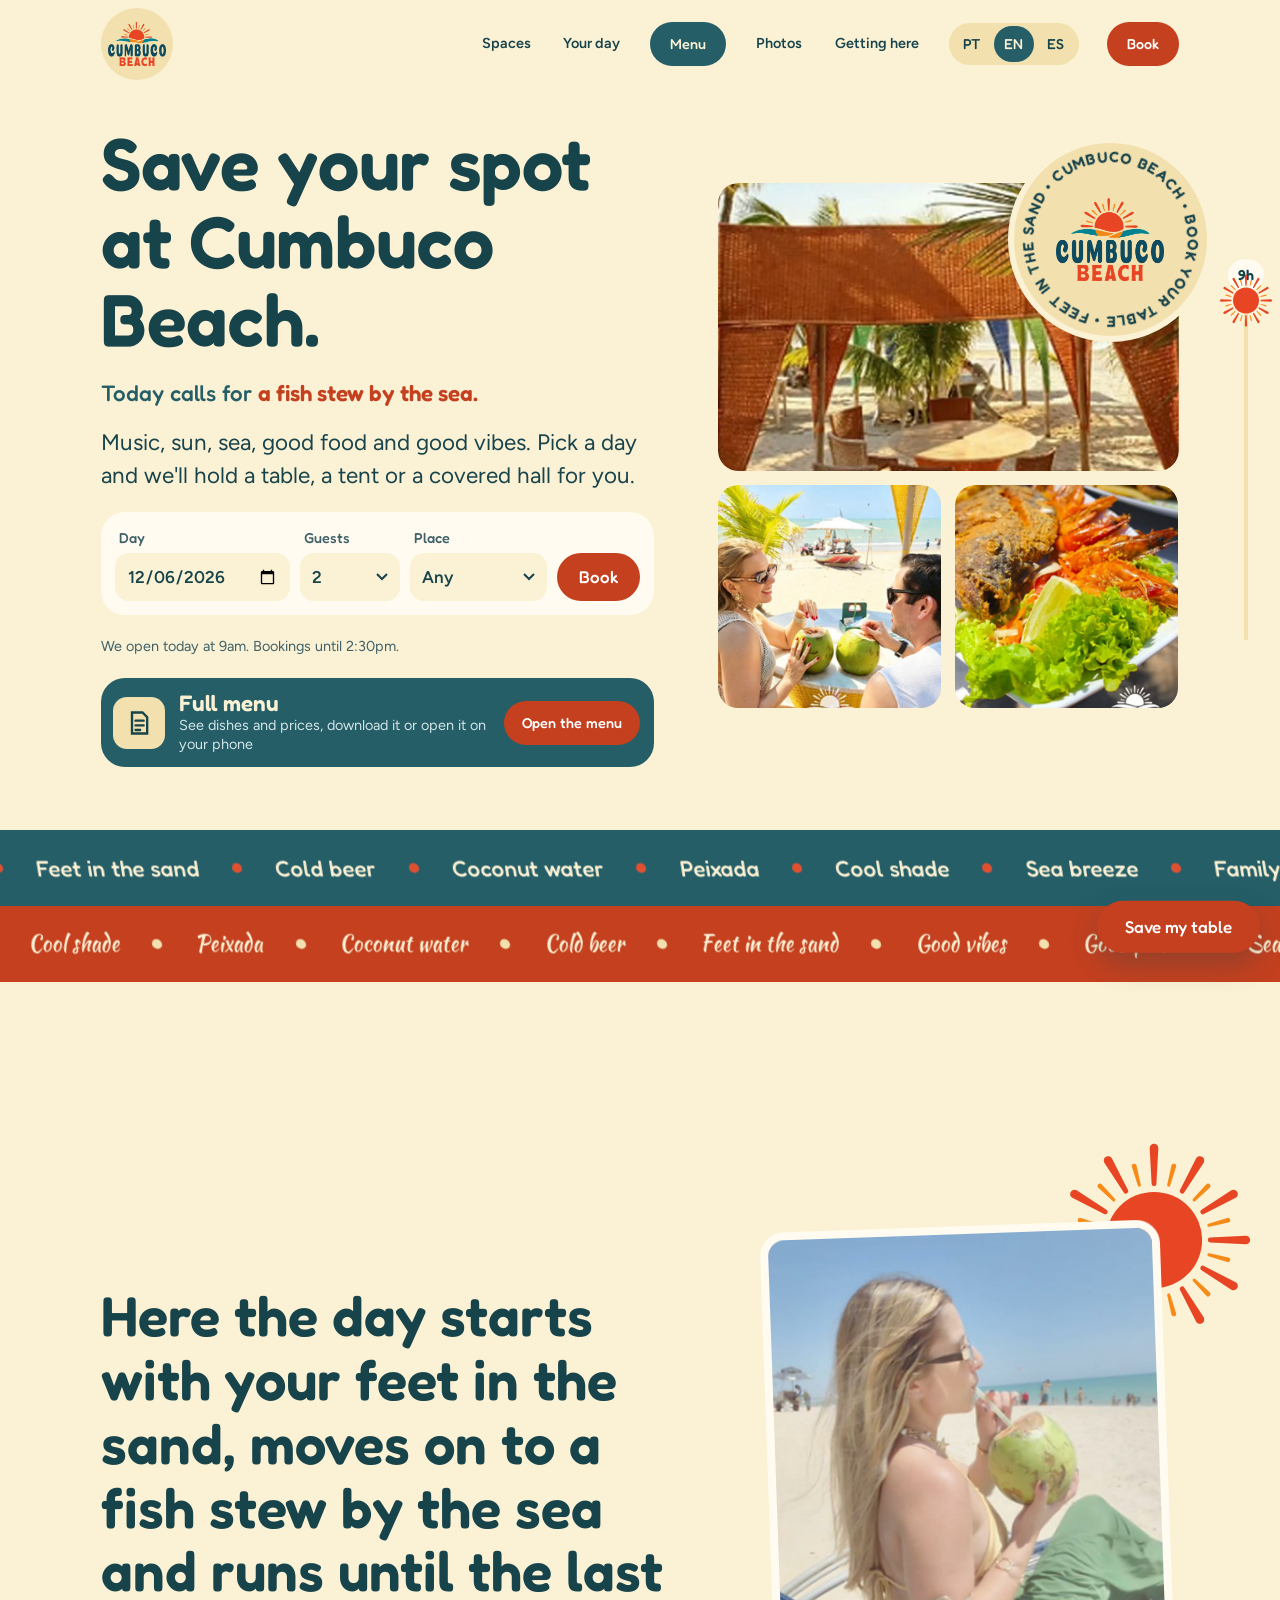
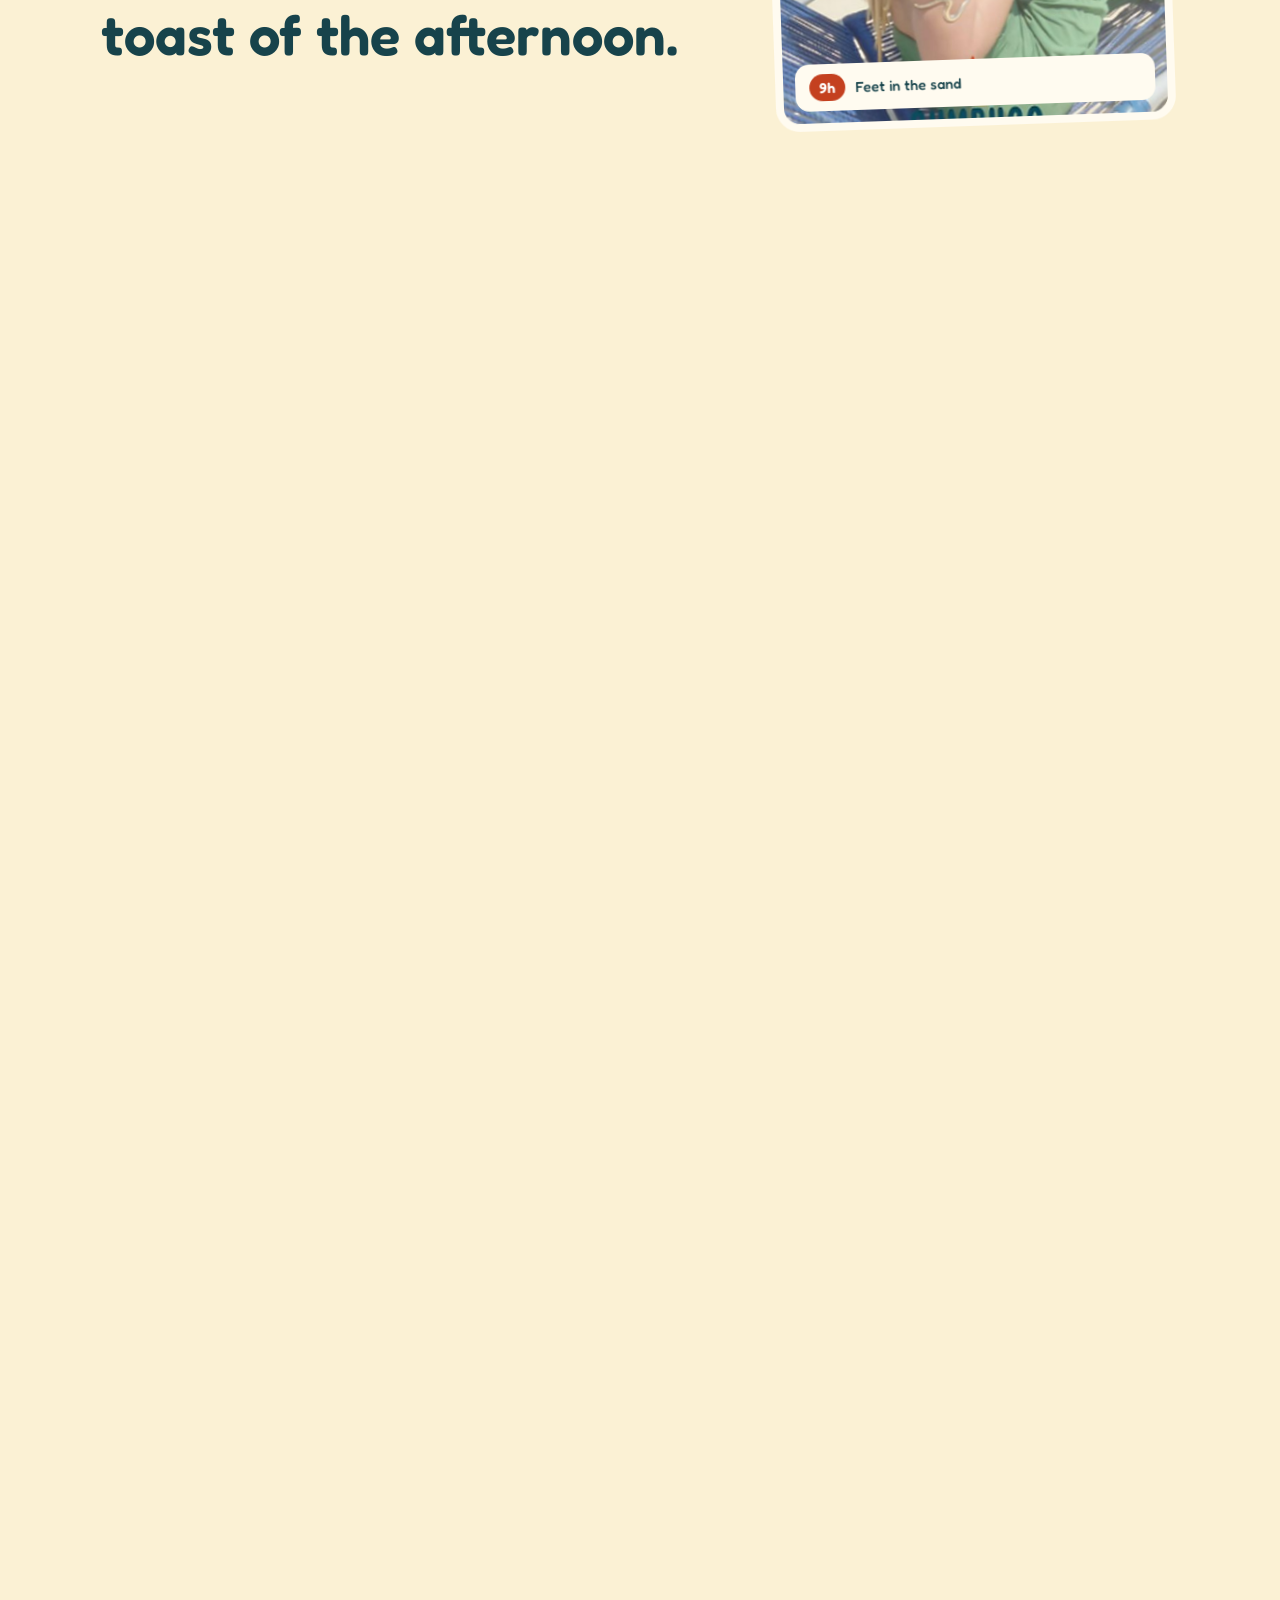
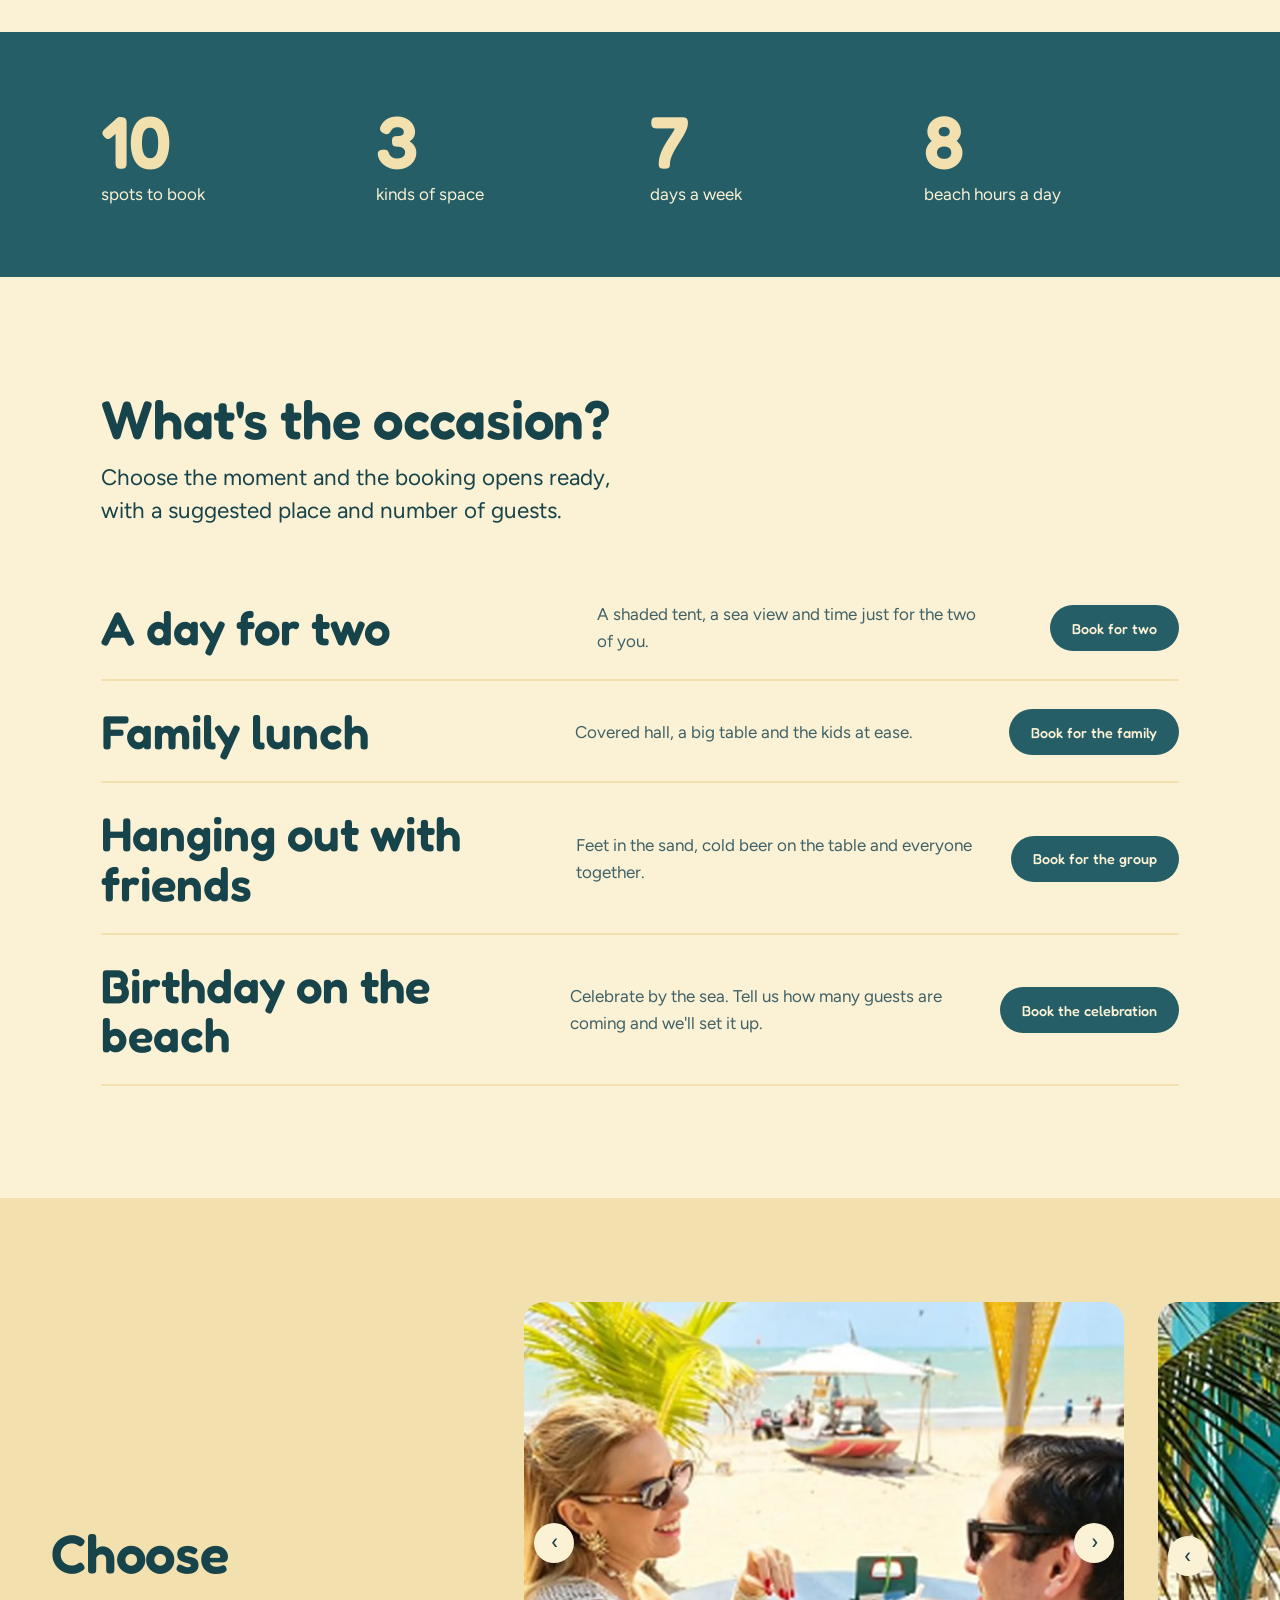
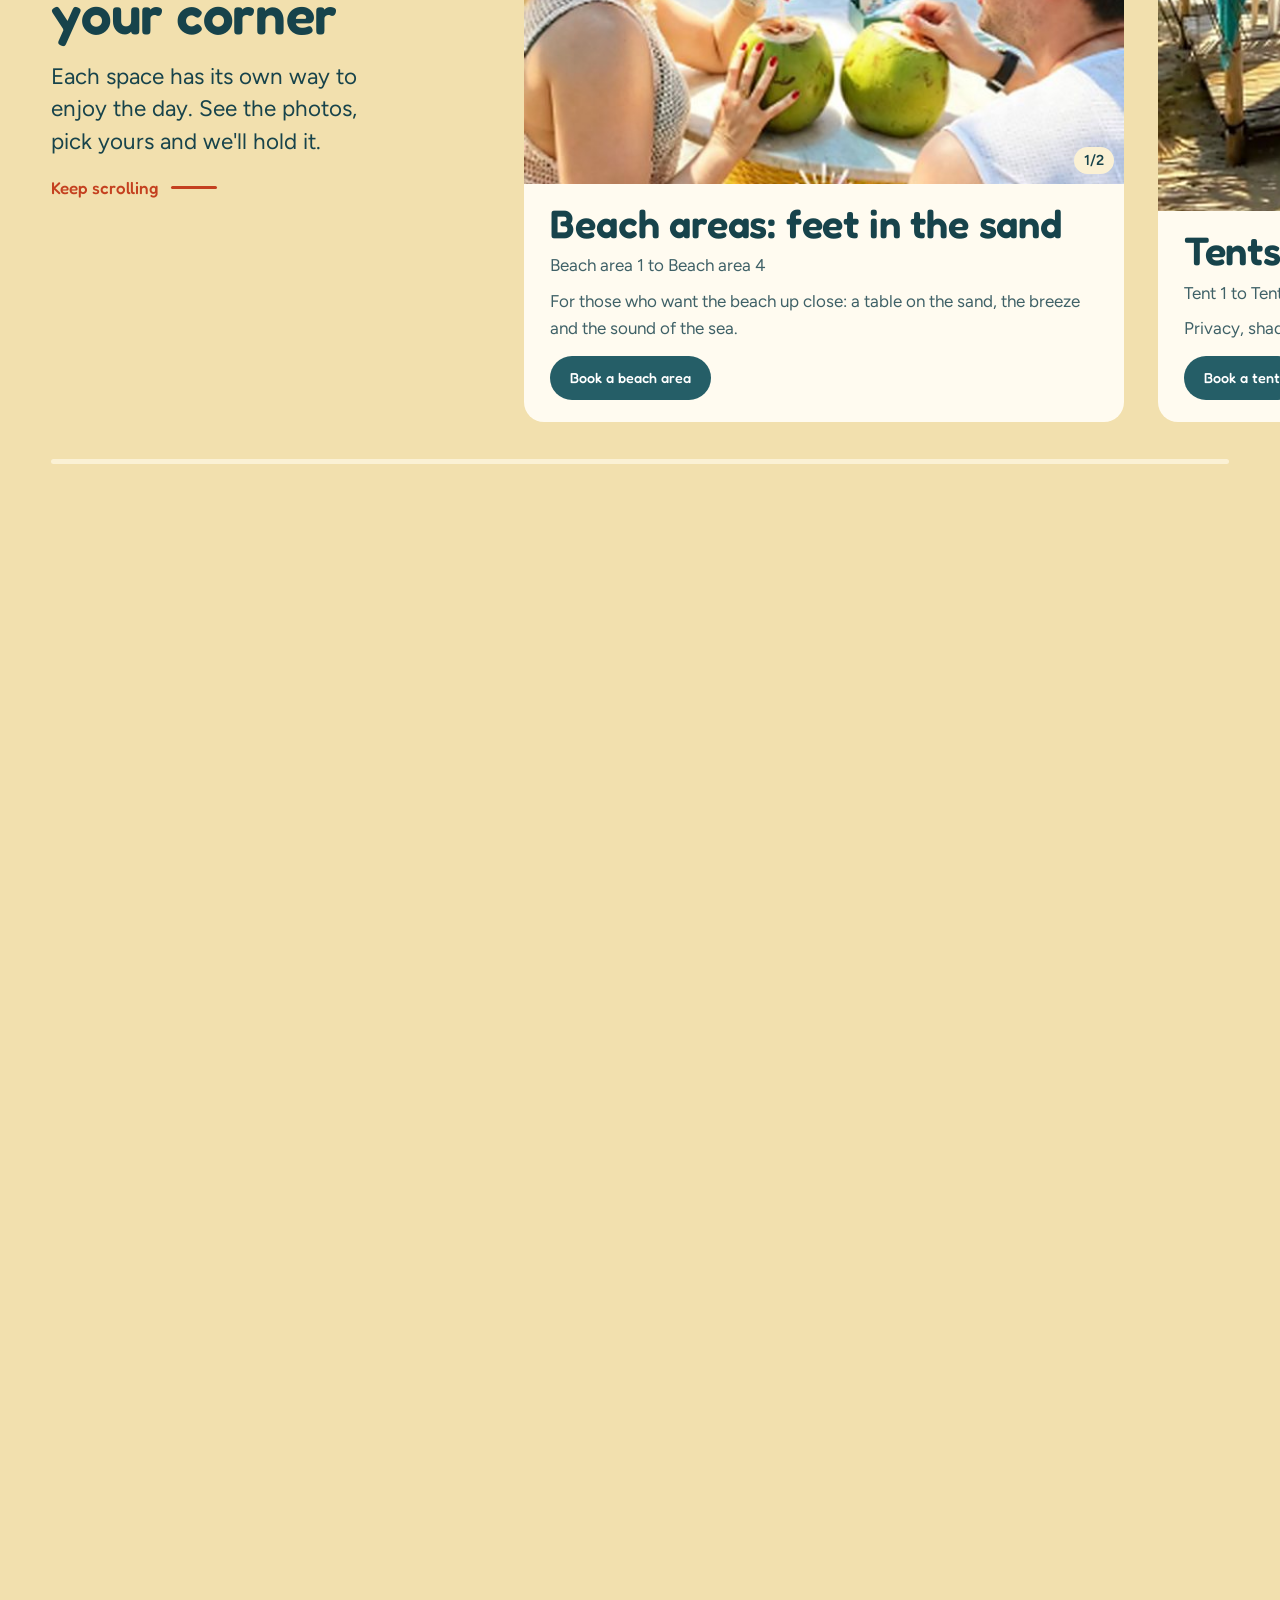
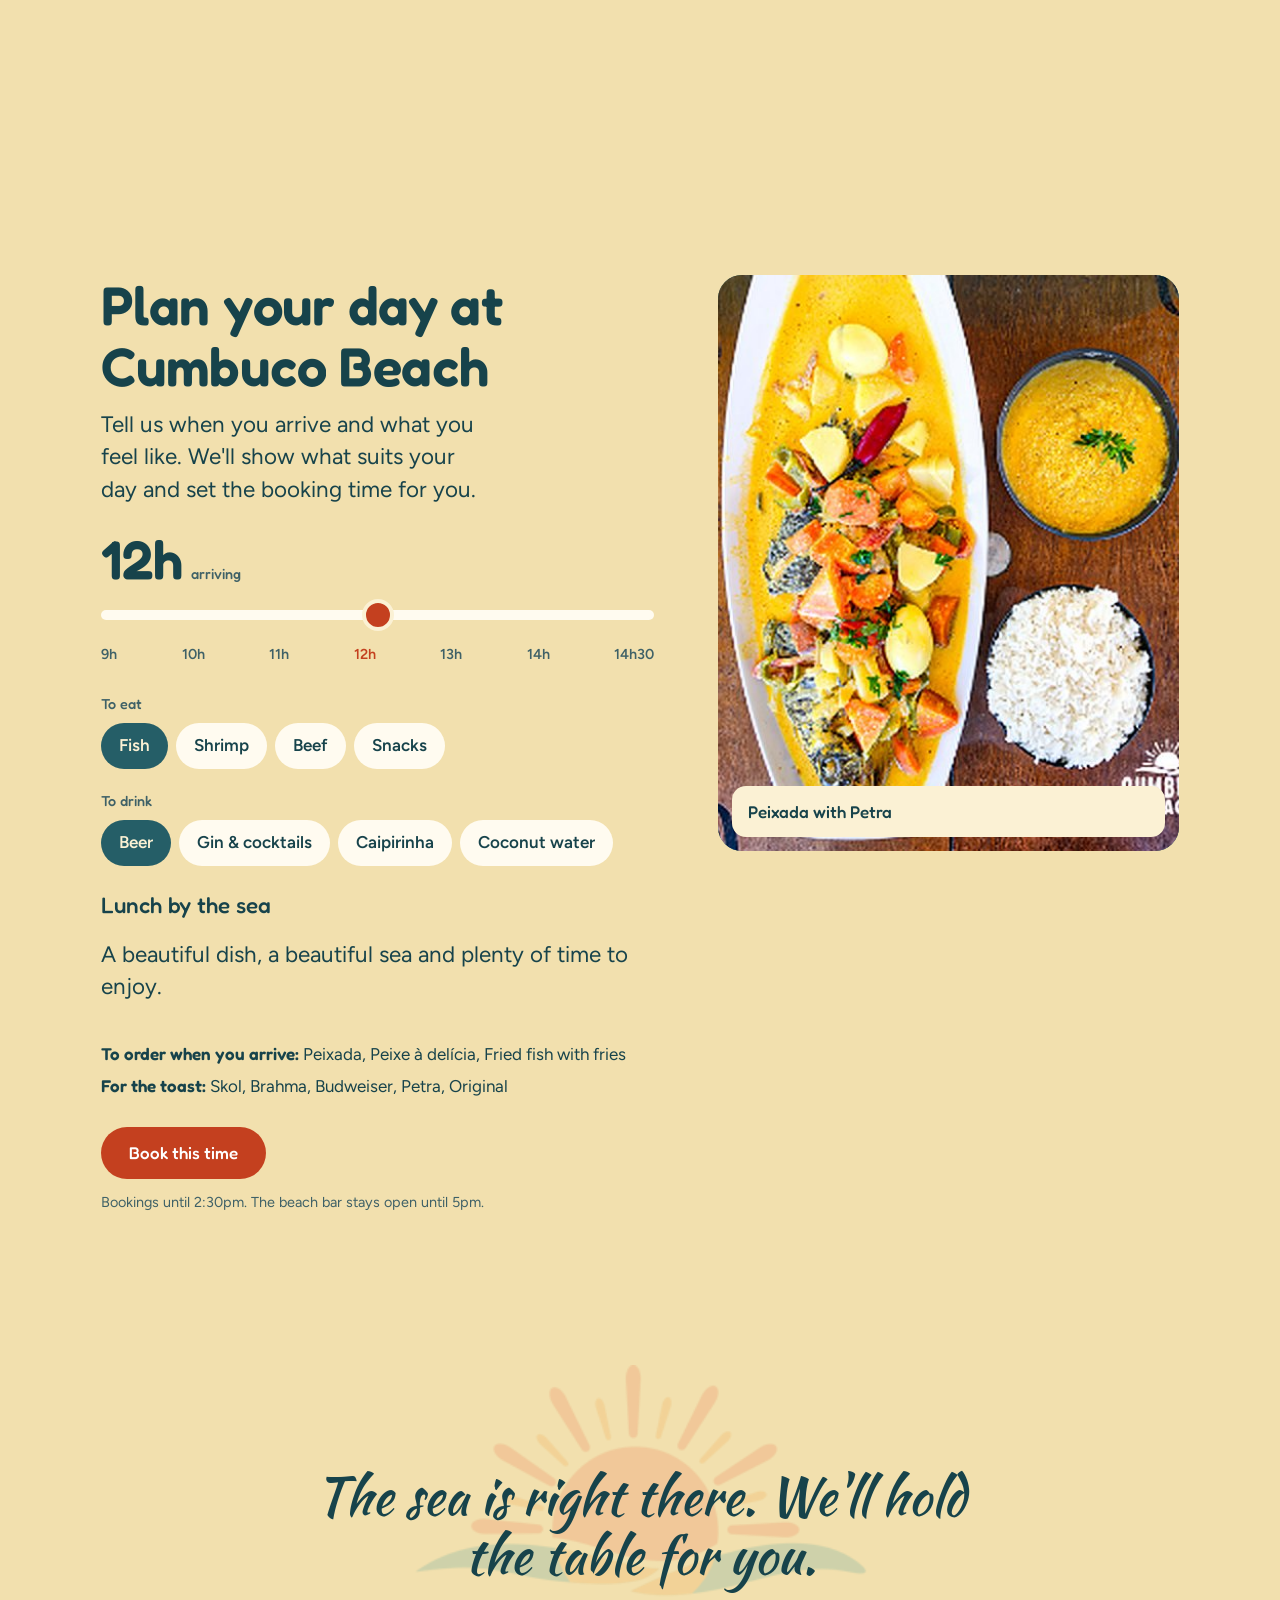
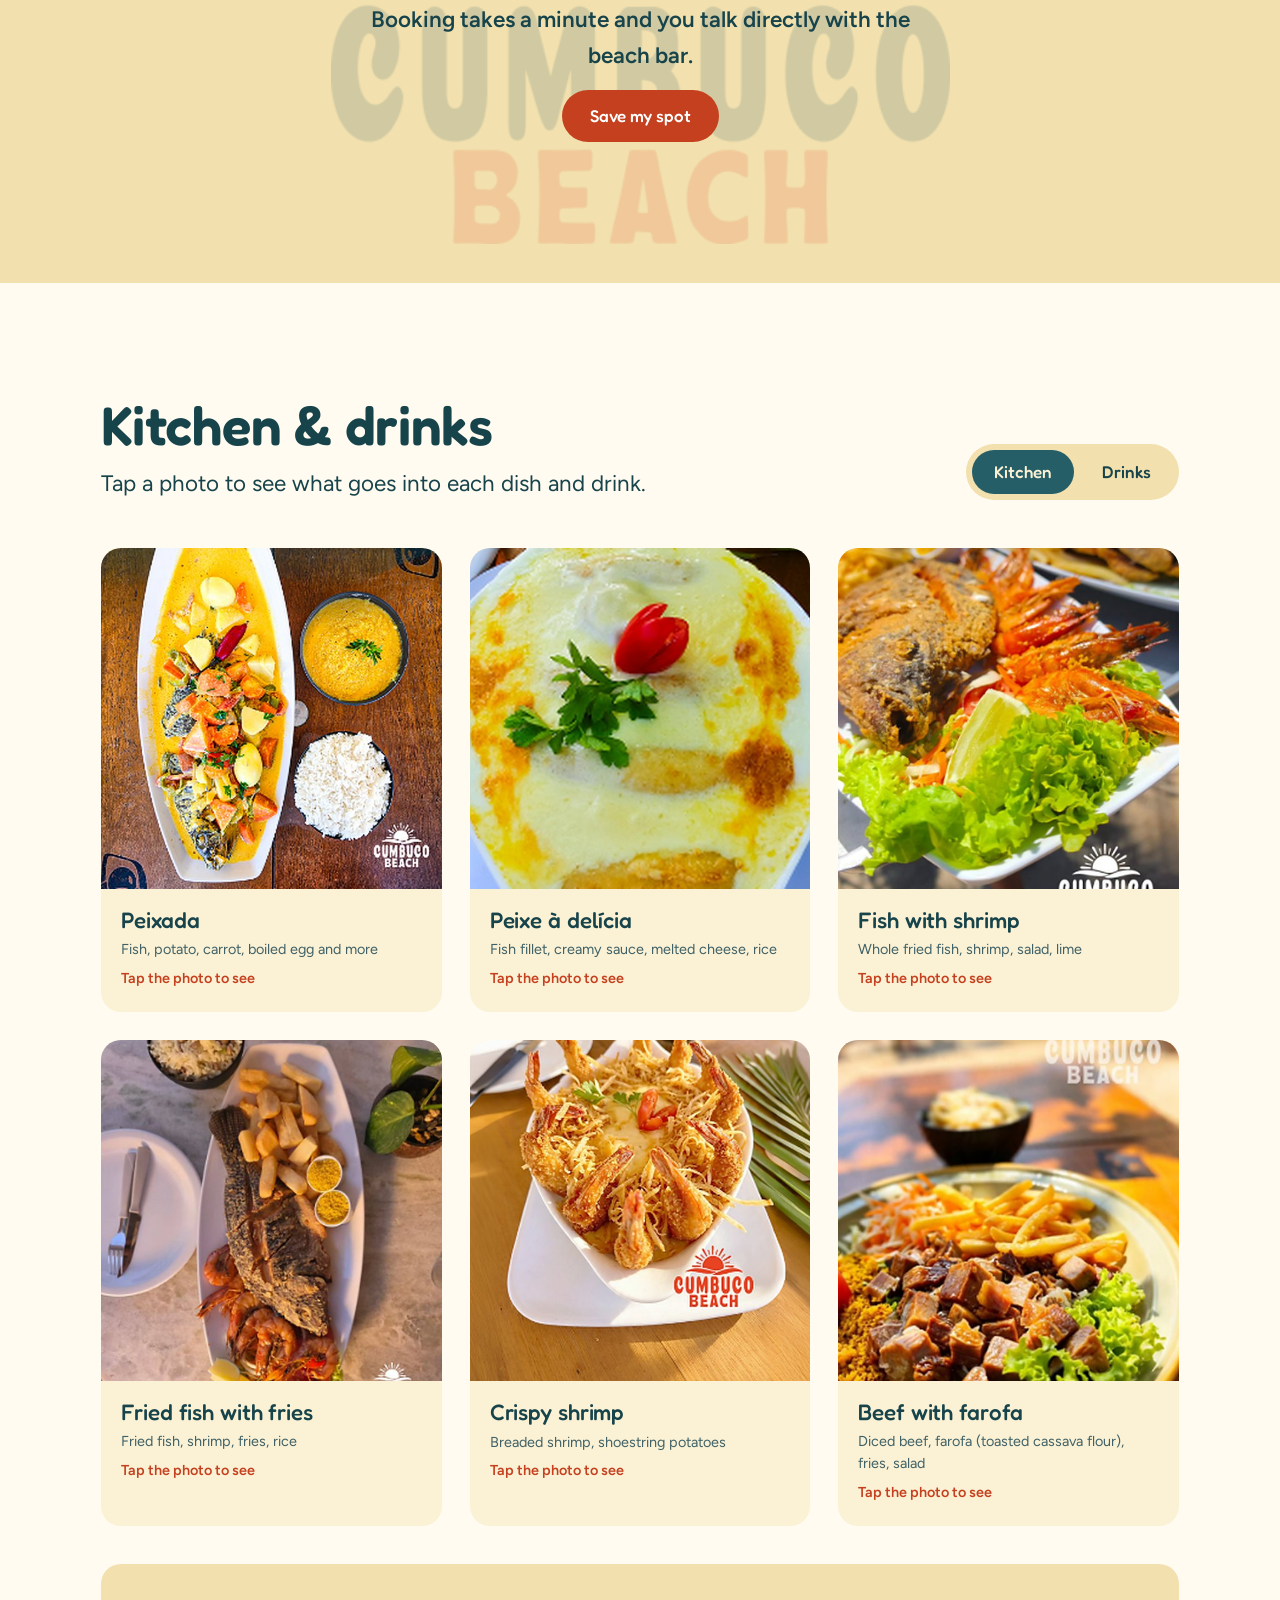
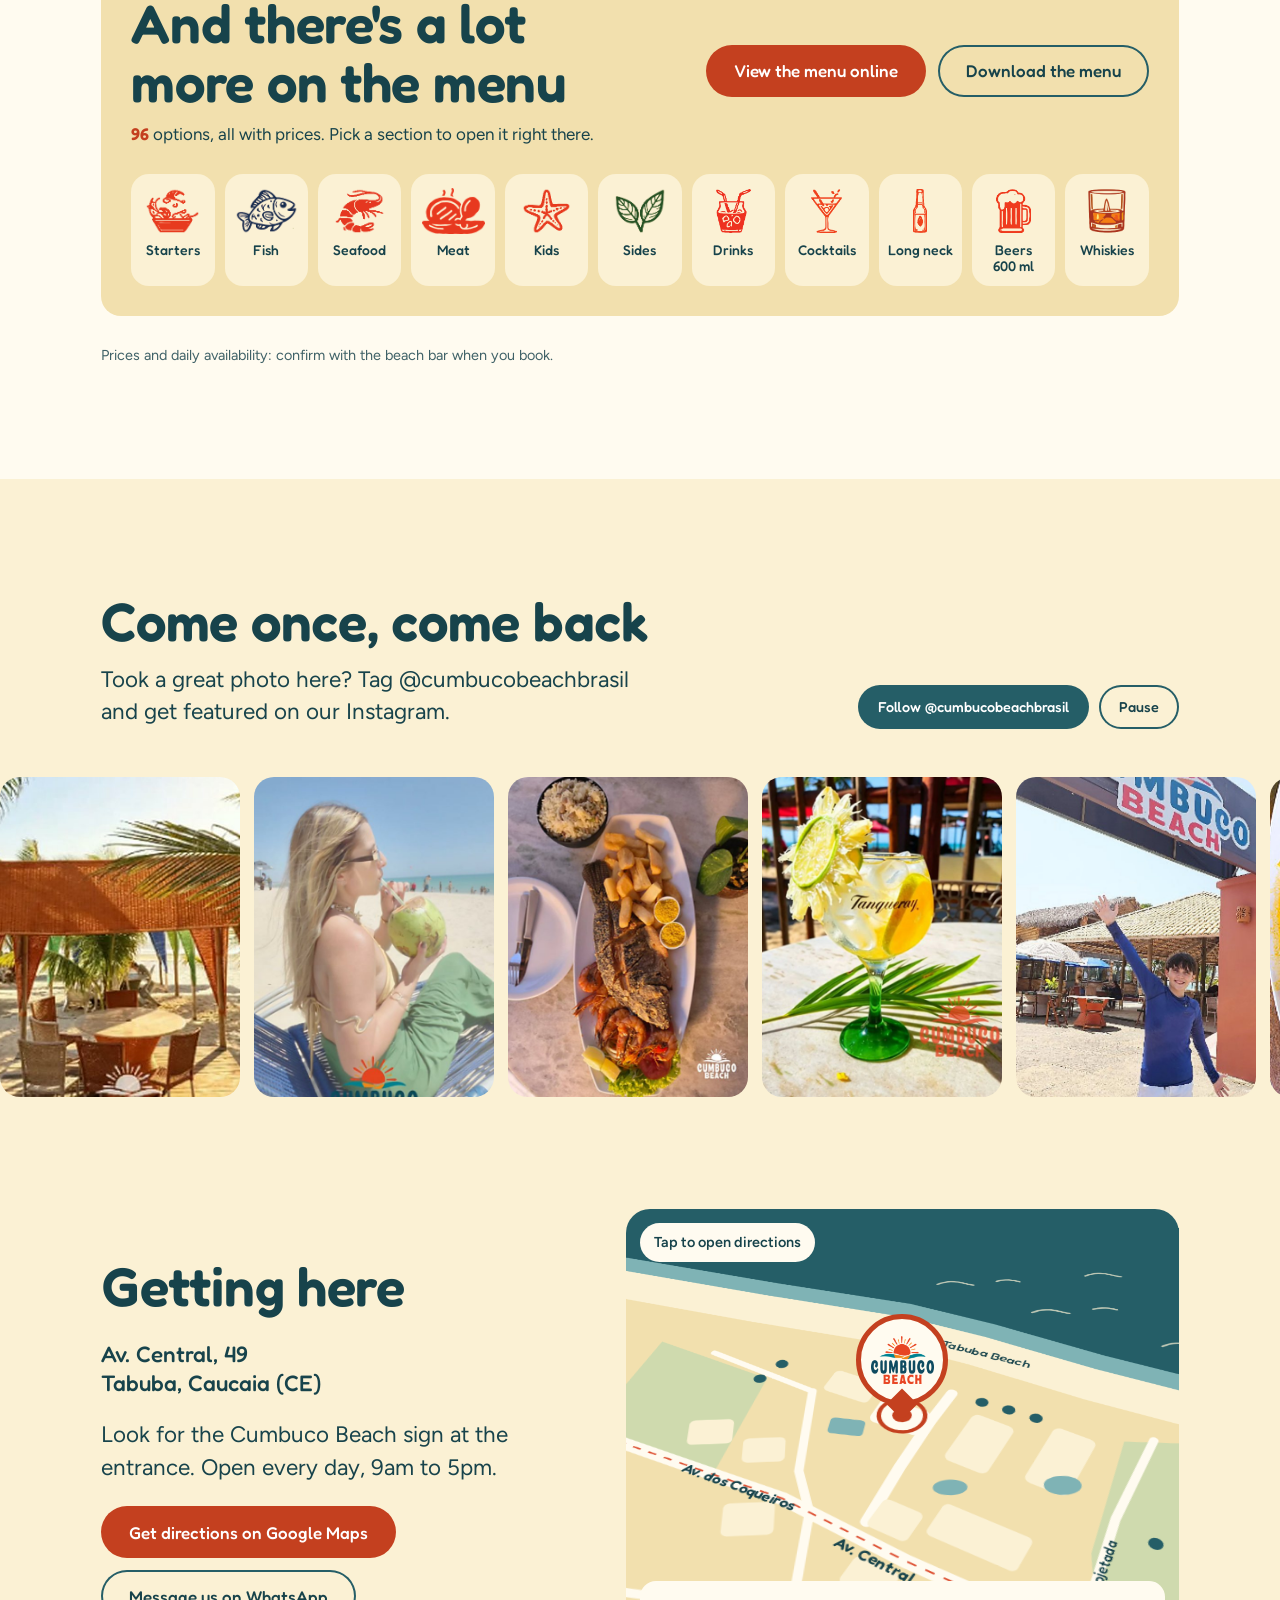
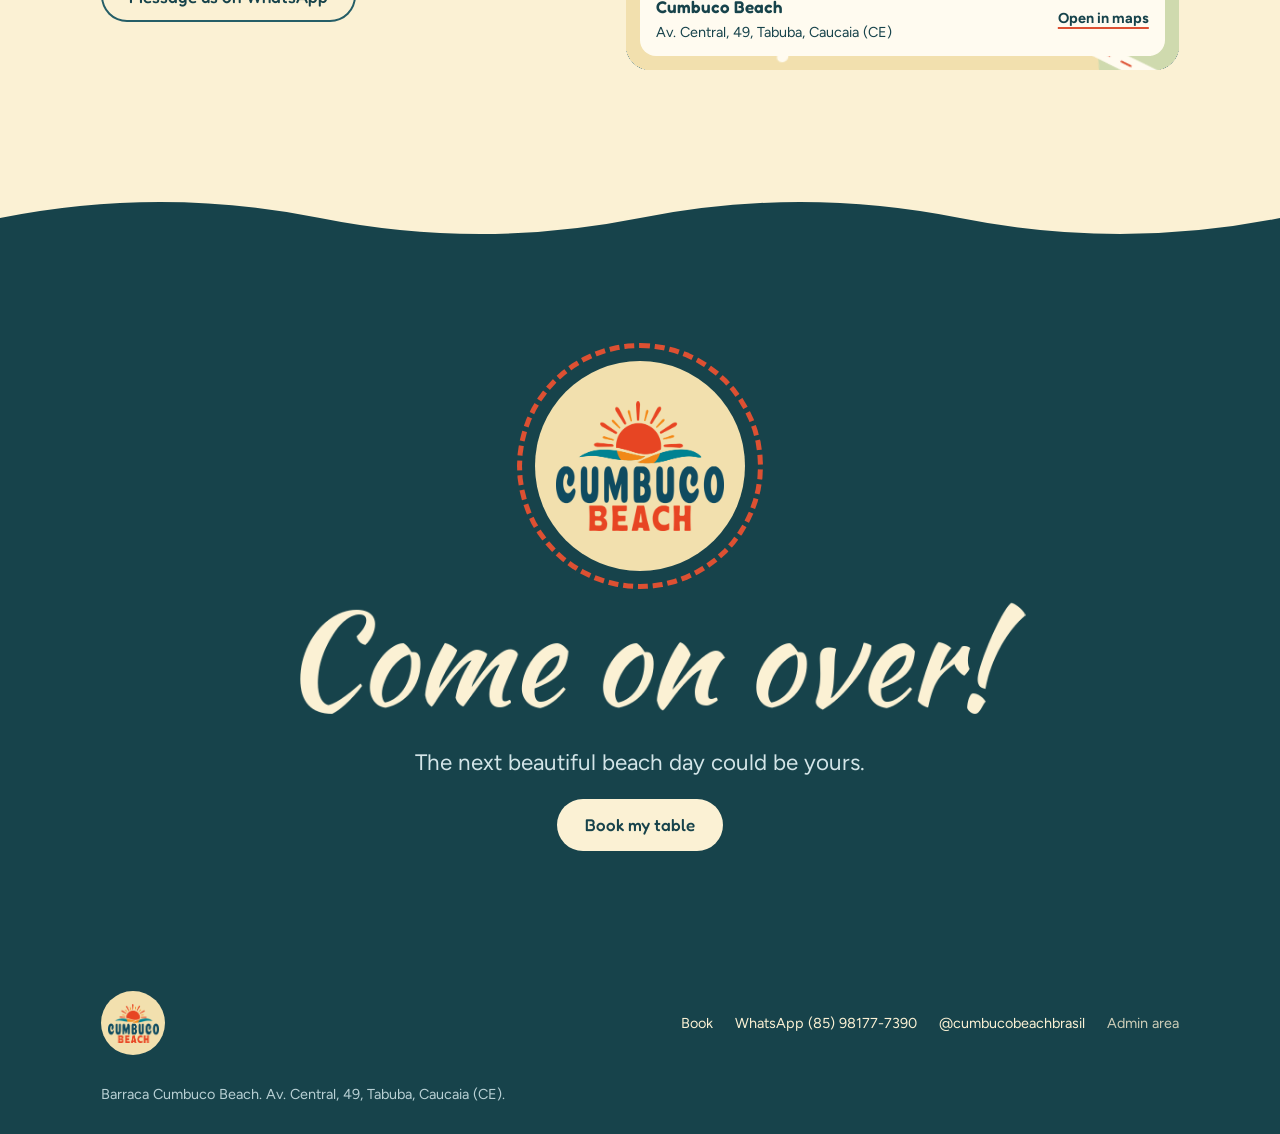
==== index.html @ 30a51446 "Add files via upload" ====
<!doctype html>
<html lang="pt-BR" class="no-js">
<head>
<meta charset="utf-8">
<meta name="viewport" content="width=device-width,initial-scale=1">
<title>Cumbuco Beach | Guarde seu lugar de frente pro mar</title>
<meta name="description" content="Música, sol, mar, comida boa e alegria. Guarde sua mesa, tenda ou salão na Barraca Cumbuco Beach, em Tabuba, Caucaia (CE), direto pelo WhatsApp.">
<meta name="theme-color" content="#FBF1D4">
<meta property="og:type" content="website">
<meta property="og:title" content="Cumbuco Beach | Guarde seu lugar de frente pro mar">
<meta property="og:description" content="Música, sol, mar, comida boa e alegria. Reserve sua mesa, tenda ou salão direto pelo WhatsApp.">
<meta property="og:image" content="img/tenda-laranja.jpg">
<meta property="og:locale" content="pt_BR">
<meta name="twitter:card" content="summary_large_image">
<script type="application/ld+json">{"@context":"https://schema.org","@type":"Restaurant","name":"Barraca Cumbuco Beach","image":"img/tenda-laranja.jpg","telephone":"+55 85 98177-7390","servesCuisine":["Frutos do mar","Brasileira"],"address":{"@type":"PostalAddress","streetAddress":"Av. Central, 49","addressLocality":"Caucaia","addressRegion":"CE","addressCountry":"BR"},"openingHoursSpecification":[{"@type":"OpeningHoursSpecification","dayOfWeek":["Monday","Tuesday","Wednesday","Thursday","Friday","Saturday","Sunday"],"opens":"09:00","closes":"17:00"}],"acceptsReservations":"True","sameAs":["https://www.instagram.com/cumbucobeachbrasil/"]}</script>
<script>document.documentElement.classList.remove('no-js');document.documentElement.classList.add('js')</script>
<link rel="stylesheet" href="css/site.css">
<link rel="stylesheet" href="css/fx.css">
<link rel="stylesheet" href="css/menu.css">
</head>
<body>
<div class="ld" id="ld" aria-hidden="true"><div class="ld__logo"><i class="ld__rays"></i><img src="img/logo.png" alt=""></div><span class="ld__bar"><i></i></span></div>
<div class="day" id="day" aria-hidden="true"><span class="day__h" id="day-h">9h</span><span class="day__track"><i class="day__sun" id="day-sun"></i></span></div>

<header class="nav" id="nav">
  <div class="wrap nav__in">
    <a class="nav__logo" href="index.html" aria-label="Início"><span class="badge"><img src="img/logo.png" alt="" width="420" height="325"></span></a>
    <nav class="nav__links" aria-label="Principal">
      <span class="status" id="status" role="status"><i></i><span>Aberto todos os dias, das 9h às 17h</span></span>
      <a href="#ambientes">Ambientes</a>
      <a href="#seu-dia">Seu dia</a>
      <a class="btn btn--sm btn--teal nav__menu" href="cardapio.html">Cardápio</a>
      <a href="#fotos">Fotos</a>
      <a href="#chegar">Como chegar</a>
      <div class="lang" id="lang" role="group" aria-label="Idioma"></div>
      <a class="btn btn--sm" href="reservar.html">Reservar</a>
    </nav>
  </div>
</header>

<main id="topo">

  <section class="hero" aria-label="Início">
    <div class="wrap"><p class="aviso" id="aviso" role="status" hidden></p></div>
    <div class="wrap hero__in">
      <div class="hero__text">
        <h1>Guarde seu lugar na <span data-nome>Cumbuco Beach</span>.</h1>
        <p class="rot" aria-live="off">Hoje combina com <b id="rot">um coco gelado.</b></p>
        <p class="lead">Música, sol, mar, comida boa e alegria. Escolha o dia e a gente separa a mesa, a tenda ou o salão para você.</p>
        <form class="quick" id="quick" action="reservar.html" method="get" aria-label="Começar uma reserva">
          <div><label for="q-data">Dia</label><input id="q-data" name="data" type="date" required></div>
          <div><label for="q-pes">Pessoas</label>
            <select id="q-pes" name="pes"><option>2</option><option>3</option><option>4</option><option>5</option><option>6</option><option>7</option><option>8</option><option>9</option><option>10</option><option>11</option><option>12</option><option value="mais de 12">12+</option><option>1</option></select></div>
          <div><label for="q-amb">Lugar</label>
            <select id="q-amb" name="amb"><option value="">Qualquer</option><option value="Área">Área</option><option value="Tenda">Tenda</option><option value="Salão">Salão</option></select></div>
          <button class="btn" type="submit">Reservar</button>
        </form>
        <div class="hero__live" id="live" role="status"></div>
        <a class="hmenu" href="cardapio.html"><span class="hmenu__ic" aria-hidden="true"></span><span><b>Cardápio completo</b><small>Veja os pratos e preços, baixe ou abra no celular</small></span><span class="hmenu__go">Abrir cardápio</span></a>
      </div>
      <div class="mwrap">
        <div class="spin" id="spin"><svg viewBox="0 0 200 200" class="spin__t" aria-hidden="true"><defs><path id="circ" d="M100,100 m-80,0 a80,80 0 1,1 160,0 a80,80 0 1,1 -160,0"/></defs><text><textPath href="#circ" id="spin-tx" textLength="495"></textPath></text></svg><img src="img/logo.png" alt="Barraca Cumbuco Beach" width="420" height="325"></div>
        <div class="mosaic" id="mosaic">
          <figure class="wide" data-speed="-.06"><img id="h0" src="img/tenda-laranja.jpg" alt="Foto da barraca em destaque" width="576" height="492"></figure>
          <figure class="sq" data-speed=".05"><img id="h1" src="img/casal-coco.jpg" alt="Clientes na barraca" width="576" height="742"></figure>
          <figure class="sq" data-speed="-.12"><img id="h2" src="img/peixe-camarao.jpg" alt="Prato da casa" width="580" height="718"></figure>
        </div>
      </div>
    </div>
  </section>

  <div class="marq" aria-label="O que você encontra por aqui"><div class="marq__t" id="marq"></div></div>
  <div class="marq marq--b" aria-hidden="true"><div class="marq__t" id="marq2"></div></div>

  <section class="say" id="say" aria-label="O dia na barraca">
    <div class="say__pin"><div class="wrap say__g">
      <p class="say__p" id="say-p">Aqui o dia começa com o pé na areia, passa por uma peixada de frente pro mar e segue até o último brinde da tarde.</p>
      <div class="say__pics" id="say-pics" aria-hidden="true">
        <figure><img src="img/coco-praia.jpg" alt=""><figcaption><b>9h</b> <span>Pé na areia</span></figcaption></figure>
        <figure><img src="img/peixada.jpg" alt=""><figcaption><b>12h</b> <span>Almoço de frente pro mar</span></figcaption></figure>
        <figure><img src="img/gin-tonica.jpg" alt=""><figcaption><b>15h</b> <span>A tarde pede um brinde</span></figcaption></figure>
        <i class="say__sun"></i>
      </div>
    </div></div>
  </section>

  <section class="stats" aria-label="A barraca em números"><div class="wrap stats__g" id="stats"></div></section>

  <section class="sect agenda" id="agenda" aria-labelledby="h-ag" hidden>
    <div class="wrap">
      <div class="head rv">
        <h2 id="h-ag">Vem aí na <span data-nome>Cumbuco Beach</span></h2>
        <p class="lead">Escolha a data e já garanta o seu lugar.</p>
      </div>
      <div class="evs" id="evs"></div>
    </div>
  </section>

  <section class="sect" id="ocasioes" aria-labelledby="h-why">
    <div class="wrap">
      <div class="head rv">
        <h2 id="h-why">Qual é a ocasião?</h2>
        <p class="lead">Escolha o momento e a reserva já abre pronta, com o lugar e o número de pessoas sugeridos.</p>
      </div>
      <div class="occ" id="occ">
        <a class="occ__i rv" href="reservar.html?oca=Encontro+a+dois&amb=Tenda&pes=2" data-img="img/casal-coco.jpg"><span class="occ__n">Dia a dois</span><span class="occ__d">Tenda com sombra, vista pro mar e tempo só pra vocês.</span><span class="occ__go">Reservar para dois</span></a>
        <a class="occ__i rv" href="reservar.html?oca=Almo%C3%A7o+em+fam%C3%ADlia&amb=Sal%C3%A3o&pes=4&hor=12h" data-img="img/peixada.jpg"><span class="occ__n">Almoço em família</span><span class="occ__d">Salão coberto, mesa grande e a criançada à vontade.</span><span class="occ__go">Reservar para a família</span></a>
        <a class="occ__i rv" href="reservar.html?oca=Turma+de+amigos&amb=%C3%81rea&pes=6" data-img="img/cervejas.jpg"><span class="occ__n">Resenha com a turma</span><span class="occ__d">Pé na areia, gelada na mesa e todo mundo junto.</span><span class="occ__go">Reservar para a turma</span></a>
        <a class="occ__i rv" href="reservar.html?oca=Anivers%C3%A1rio&amb=Sal%C3%A3o&pes=mais+de+12" data-img="img/tenda-laranja.jpg"><span class="occ__n">Aniversário na praia</span><span class="occ__d">Comemore de frente pro mar. Conte quantos convidados vêm e a gente organiza.</span><span class="occ__go">Reservar a comemoração</span></a>
      </div>
    </div>
    <div class="peek" id="peek" aria-hidden="true"><img alt=""></div>
  </section>

  <section class="hz" id="ambientes" aria-labelledby="h-amb">
    <div class="hz__pin">
      <div class="hz__track" id="spaces">
        <div class="hz__intro">
          <h2 id="h-amb">Escolha o seu cantinho</h2>
          <p class="lead">Cada ambiente tem um jeito de curtir o dia. Veja as fotos, escolha o seu e a gente guarda.</p>
          <p class="hz__hint">Continue rolando</p>
        </div>
      </div>
      <span class="hz__bar"><i id="hz-bar"></i></span>
    </div>
  </section>

  <section class="sect plan" id="seu-dia" aria-labelledby="h-plan">
    <div class="wrap plan__grid">
      <div class="plan__ctl">
        <div class="head rv" style="margin:0">
          <h2 id="h-plan">Monte o seu dia na <span data-nome>Cumbuco Beach</span></h2>
          <p class="lead">Diga a que horas chega e o que está com vontade. A gente mostra o que combina com o seu dia e já deixa o horário da reserva escolhido.</p>
        </div>
        <div class="time">
          <label class="sr" for="hora">Horário de chegada</label>
          <div class="time__big" id="hora-t" aria-hidden="true">12h<small>chegando</small></div>
          <input id="hora" type="range" min="0" max="6" step="1" value="3" aria-valuetext="12h">
          <div class="ticks" id="ticks" aria-hidden="true"><span>9h</span><span>10h</span><span>11h</span><span>12h</span><span>13h</span><span>14h</span><span>14h30</span></div>
        </div>
        <fieldset class="grp">
          <legend>Pra comer</legend>
          <div class="chips" role="radiogroup" aria-label="Pra comer">
            <label class="chip"><input type="radio" name="comer" value="peixe" checked><span>Peixe</span></label>
            <label class="chip"><input type="radio" name="comer" value="camarao"><span>Camarão</span></label>
            <label class="chip"><input type="radio" name="comer" value="carne"><span>Carne</span></label>
            <label class="chip"><input type="radio" name="comer" value="petiscos"><span>Petiscos</span></label>
          </div>
        </fieldset>
        <fieldset class="grp">
          <legend>Pra beber</legend>
          <div class="chips" role="radiogroup" aria-label="Pra beber">
            <label class="chip"><input type="radio" name="beber" value="cerveja" checked><span>Cerveja</span></label>
            <label class="chip"><input type="radio" name="beber" value="gin"><span>Gin e drinks</span></label>
            <label class="chip"><input type="radio" name="beber" value="caipirinha"><span>Caipirinha</span></label>
            <label class="chip"><input type="radio" name="beber" value="coco"><span>Água de coco</span></label>
          </div>
        </fieldset>
        <div class="scene" id="scene" aria-live="polite"><h3 id="sc-t"></h3><p id="sc-p"></p></div>
        <div class="picks" id="picks"></div>
        <div class="plan__go">
          <a class="btn" id="plan-go" href="reservar.html">Reservar nesse horário</a>
          <span class="small">Reservas até as 14h30. A barraca fica aberta até as 17h.</span>
        </div>
      </div>
      <div class="stack" id="stack">
        <img data-c="peixe" src="img/peixada.jpg" alt="Peixada servida em travessa, com pirão e arroz" loading="lazy">
        <img data-c="camarao" src="img/camarao-crocante.jpg" alt="Camarões empanados" loading="lazy">
        <img data-c="carne" src="img/carne-farofa.jpg" alt="Carne em cubos com farofa e fritas" loading="lazy">
        <img data-c="petiscos" src="img/skol-bolinhos.jpg" alt="Bolinhos com cerveja gelada" loading="lazy">
        <p class="stack__cap" id="stack-cap"></p>
      </div>
    </div>
  </section>

  <section class="quote" aria-label="Convite">
    <div class="wrap">
      <p class="script rv">O mar está logo ali. A mesa, a gente guarda pra você.</p>
      <p class="sub rv">Reservar leva um minuto e a conversa é direto com a barraca.</p>
      <a class="btn btn--cream rv" href="reservar.html">Guardar meu lugar</a>
    </div>
  </section>

  <section class="sect menu" id="cardapio" aria-labelledby="h-menu">
    <div class="wrap">
      <div class="head head--row rv">
        <div class="head" style="margin:0">
          <h2 id="h-menu">Cozinha e drinks</h2>
          <p class="lead">Toque na foto para ver o que vai em cada prato e em cada drink.</p>
        </div>
        <div class="tabs" role="tablist" aria-label="Categorias do cardápio">
          <button class="tab" role="tab" id="t-coz" aria-selected="true" aria-controls="p-coz" type="button">Cozinha</button>
          <button class="tab" role="tab" id="t-dri" aria-selected="false" aria-controls="p-dri" type="button" tabindex="-1">Drinks</button>
        </div>
      </div>
      <div class="dishes" id="p-coz" role="tabpanel" aria-labelledby="t-coz"></div>
      <div class="dishes" id="p-dri" role="tabpanel" aria-labelledby="t-dri" hidden></div>
      <div class="mcta rv">
        <div class="mcta__t">
          <h3>E tem muito mais no cardápio</h3>
          <p><b id="mtotal">96</b> <span>opções, todas com preço.</span> <span id="mdica" hidden>Escolha uma parte e abra direto nela.</span></p>
        </div>
        <div class="mcta__act">
          <a class="btn" href="cardapio.html">Ver cardápio online</a>
          <a class="btn btn--line" href="cardapio.html#opcoes">Baixar cardápio</a>
        </div>
        <nav class="partes" id="mpartes" aria-label="Partes do cardápio" hidden></nav>
      </div>
      <p class="small menu__note">Valores e disponibilidade do dia: confirme com a barraca na hora da reserva.</p>
    </div>
  </section>

  <section class="sect" id="fotos" aria-labelledby="h-fotos">
    <div class="wrap">
      <div class="head head--row rv">
        <div class="head" style="margin:0">
          <h2 id="h-fotos">Quem vem, volta</h2>
          <p class="lead">Tirou uma foto bonita por aqui? Marque @cumbucobeachbrasil e apareça no nosso Instagram.</p>
        </div>
        <div class="gal__tools">
          <a class="btn btn--sm btn--teal" href="https://www.instagram.com/cumbucobeachbrasil/" target="_blank" rel="noopener">Seguir @cumbucobeachbrasil</a>
          <button class="btn btn--sm btn--line" type="button" id="gpause" aria-pressed="false">Pausar</button>
        </div>
      </div>
    </div>
    <div class="strip" id="strip"><div class="track" id="track"></div></div>
  </section>

  <section class="sect" id="chegar" aria-labelledby="h-chegar" style="padding-top:0">
    <div class="wrap where__grid">
      <div class="where__txt">
        <h2 id="h-chegar" class="rv">Como chegar</h2>
        <p class="addr rv">Av. Central, 49<br>Tabuba, Caucaia (CE)</p>
        <p class="lead rv">Procure o letreiro <span data-nome>Cumbuco Beach</span> na entrada. Abrimos todos os dias, das 9h às 17h.</p>
        <div class="where__act rv">
          <a class="btn" href="https://www.google.com/maps/search/?api=1&query=Barraca+Cumbuco+Beach+Av.+Central+49+Tabuba+Caucaia+CE" target="_blank" rel="noopener">Traçar rota no Google Maps</a>
          <a class="btn btn--line" href="https://wa.me/5585981777390" target="_blank" rel="noopener">Chamar no WhatsApp</a>
        </div>
      </div>
      <a class="map rv" href="https://www.google.com/maps/search/?api=1&query=Barraca+Cumbuco+Beach+Av.+Central+49+Tabuba+Caucaia+CE" target="_blank" rel="noopener" aria-label="Abrir a localização da barraca no Google Maps: Av. Central, 49, Tabuba, Caucaia, Ceará">
        <span class="map__plane" aria-hidden="true"><svg viewBox="0 0 1000 800" preserveAspectRatio="xMidYMid slice">
          <rect width="1000" height="800" fill="#F2E0AE"/>
          <g transform="translate(500 360) scale(.82) translate(-308 -235)">
            <!-- desenhado a partir da posição real: mar a nordeste, praia em diagonal, ruas de Tabuba -->
            <rect x="-400" y="-400" width="1900" height="1500" fill="#F2E0AE"/>
            <path d="M600 300L900 330 1500 560V1100H430L520 480Z" fill="#CFDAAE"/>
            <path d="M-40 60L120 150 60 330-120 250Z" fill="#CFDAAE"/>
            <path d="M-300 -200L120 -60 330 5 450 60 600 140 760 215 912 280 1500 520" fill="none" stroke="#FBF1D4" stroke-width="170" stroke-linejoin="round"/>
            <path d="M-300 -400H1600V560L912 280 760 215 600 140 450 60 330 5 120 -60 -300 -200Z" fill="#255E67"/>
            <path d="M-300 -200L120 -60 330 5 450 60 600 140 760 215 912 280 1500 520" fill="none" stroke="#7FB3B5" stroke-width="34" stroke-linejoin="round"/>
            <g stroke="#FBF1D4" stroke-width="3.5" stroke-linecap="round" fill="none" opacity=".7"><path class="wv" d="M520 20q22-12 44 0t44 0 44 0"/><path class="wv" d="M700 110q22-12 44 0t44 0"/><path class="wv" d="M380 -60q22-12 44 0t44 0 44 0"/><path class="wv" d="M820 30q22-12 44 0t44 0"/><path class="wv" d="M620 -70q22-12 44 0t44 0"/></g>
            <g stroke="#FFFBF0" stroke-linecap="round" stroke-linejoin="round" fill="none">
              <path d="M-200 200L0 300 150 375 300 480 430 560 620 690" stroke-width="20"/>
              <path d="M255 418L300 330 345 250 380 195" stroke-width="16"/>
              <path d="M185 180L170 330 185 400 160 600" stroke-width="12"/>
              <path d="M640 300L560 430 480 600" stroke-width="12"/>
              <path d="M-200 470L40 520 160 590" stroke-width="12"/>
              <path d="M40 90L185 180" stroke-width="10"/>
            </g>
            <path d="M-200 200L0 300 150 375 300 480 430 560 620 690" fill="none" stroke="#DD5032" stroke-width="2.5" stroke-dasharray="12 12"/>
            <g fill="#FBF1D4"><rect x="205" y="150" width="70" height="46" rx="8" transform="rotate(28 240 173)"/><rect x="360" y="262" width="96" height="62" rx="10" transform="rotate(-58 408 293)"/><rect x="455" y="300" width="110" height="60" rx="10" transform="rotate(-58 510 330)"/><rect x="330" y="420" width="120" height="56" rx="8" transform="rotate(32 390 448)"/><rect x="262" y="392" width="56" height="50" rx="8" transform="rotate(32 290 417)"/><rect x="20" y="230" width="60" height="46" rx="8"/><rect x="95" y="268" width="56" height="44" rx="8"/><rect x="78" y="380" width="64" height="52" rx="8"/><rect x="226" y="480" width="60" height="44" rx="8" transform="rotate(32 256 502)"/></g>
            <g fill="#7FB3B5"><rect x="208" y="238" width="48" height="30" rx="6" transform="rotate(12 232 253)"/><ellipse cx="505" cy="372" rx="24" ry="16"/><ellipse cx="362" cy="368" rx="22" ry="13"/></g>
            <g fill="#255E67"><circle cx="420" cy="215" r="9"/><circle cx="455" cy="232" r="9"/><circle cx="490" cy="250" r="9"/><circle cx="140" cy="120" r="9"/><circle cx="110" cy="150" r="9"/><circle cx="330" cy="172" r="8"/><circle cx="600" cy="470" r="9"/><circle cx="700" cy="400" r="9"/></g>
            <rect x="268" y="212" width="74" height="50" rx="10" fill="#FFFBF0" transform="rotate(28 305 237)"/>
            <g font-family="Fredoka,sans-serif" fill="#17434B" font-size="21" font-weight="600">
              <text transform="translate(18 322) rotate(27)">Av. dos Coqueiros</text>
              <text transform="translate(214 452) rotate(34)">Av. Central</text>
              <text transform="translate(505 560) rotate(-62)" font-weight="500" font-size="19">R. Projetada</text>
              <text transform="translate(372 92) rotate(24)" font-weight="500">Praia de Tabuba</text>
            </g>
          </g>
          <circle class="ring" cx="500" cy="360" r="26" fill="none" stroke="#C4401F" stroke-width="5"/>
          <circle cx="500" cy="360" r="11" fill="#C4401F"/>
        </svg></span>
        <span class="map__tip">Toque para abrir a rota</span>
        <span class="map__dot" aria-hidden="true"></span>
        <span class="map__pin" aria-hidden="true"><span><img src="img/logo.png" alt=""></span></span>
        <span class="map__bar"><span><b data-nome>Cumbuco Beach</b><br>Av. Central, 49, Tabuba, Caucaia (CE)</span><u>Abrir no mapa</u></span>
      </a>
    </div>
  </section>

  <section class="final dark" id="final" aria-label="Convite final">
    <svg class="wave" viewBox="0 0 2400 80" preserveAspectRatio="none" aria-hidden="true"><path d="M0 40q150-40 300 0t300 0 300 0 300 0 300 0 300 0 300 0 300 0V80H0z"/></svg>
    <div class="wrap">
      <div class="final__logo rv"><i class="ld__rays"></i><img src="img/logo.png" alt="Barraca Cumbuco Beach" width="420" height="325"></div>
      <p class="script" id="vem">Vem pra cá!</p>
      <p class="lead rv">O próximo dia bonito de praia pode ser o seu.</p>
      <a class="btn btn--cream rv" href="reservar.html">Reservar minha mesa</a>
    </div>
  </section>

</main>

<footer class="foot dark">
  <div class="wrap">
    <div class="foot__in">
      <a class="nav__logo" href="#topo" aria-label="Voltar ao topo"><span class="badge" style="width:64px;height:64px"><img src="img/logo.png" alt="" width="420" height="325"></span></a>
      <nav class="foot__links" aria-label="Rodapé">
        <a href="reservar.html">Reservar</a>
        <a href="https://wa.me/5585981777390" target="_blank" rel="noopener">WhatsApp (85) 98177-7390</a>
        <a href="https://www.instagram.com/cumbucobeachbrasil/" target="_blank" rel="noopener">@cumbucobeachbrasil</a>
        <a class="foot__adm" href="admin.html">Área do administrador</a>
      </nav>
    </div>
    <p class="foot__legal">Barraca <span data-nome>Cumbuco Beach</span>. Av. Central, 49, Tabuba, Caucaia (CE).</p>
  </div>
</footer>

<div class="fab" id="fab"><a class="btn" href="reservar.html">Guardar minha mesa</a></div>

<dialog class="lb" id="lb" aria-label="Foto ampliada">
  <div class="lb__in">
    <img id="lb-img" alt="">
    <button class="x" type="button" aria-label="Fechar">×</button>
    <button class="p" type="button" aria-label="Foto anterior">‹</button>
    <button class="n" type="button" aria-label="Próxima foto">›</button>
  </div>
</dialog>

<dialog class="dm" id="dm" aria-labelledby="dm-nome">
  <div class="dm__in">
    <div class="dm__img"><img id="dm-img" alt=""></div>
    <div class="dm__t">
      <h3 id="dm-nome"></h3>
      <p class="price" id="dm-preco" hidden></p>
      <div id="dm-comp"></div>
      <a class="btn" id="dm-go" href="reservar.html">Reservar minha mesa</a>
    </div>
  </div>
  <button class="dm__x" type="button" aria-label="Fechar">×</button>
</dialog>

<script src="js/i18n.js"></script>
<script src="js/site.js"></script>
<script src="js/dados.js"></script>
<script src="js/fx.js"></script>
<script>
(function(){
var $=CB.$,$$=CB.$$,esc=CB.esc,reduce=CB.reduce,HORAS=CB.HORAS,T=CB.T;

/* topo: data padrão, aviso ao vivo, frase que muda */
var P0=CB.partes(), qd=$('#q-data'); qd.min=P0.iso; qd.value=CB.defIso();
function live(){
  var t=CB.partes().t, rs;
  if(t<540) rs=T('Abrimos hoje às 9h. Reservas até 14h30.');
  else if(t<870) rs='<b>'+T('Reservas de hoje abertas:')+'</b> '+T('faltam')+' '+CB.dur(870-t)+' '+T('para o último horário.');
  else rs=T('As reservas de hoje já encerraram.')+' <b>'+T('Guarde o seu lugar para amanhã.')+'</b>';
  $('#live').innerHTML='<span>'+rs+'</span>';
}
live(); setInterval(live,30000);
var u=CB.ultima();
if(u&&u.nome){var w=document.createElement('div');w.className='welcome';w.innerHTML='<span>'+T('Que bom te ver de novo,')+' <b>'+esc(u.nome.split(' ')[0])+'</b>.</span> <a class="link" href="reservar.html?repetir=1">'+T('Repetir minha última reserva')+'</a>';$('#live').after(w)}
var rotEl=$('#rot'), frases=['um coco gelado.','uma peixada de frente pro mar.','pé na areia.','música e boa companhia.','uma gelada com a turma.','camarão crocante e brisa.','uma caipirinha bem gelada.'].map(T), ri=0; rotEl.textContent=frases[0];
if(!reduce&&rotEl.animate){setInterval(function(){
  ri=(ri+1)%frases.length;
  var out=rotEl.animate([{opacity:1,transform:'none'},{opacity:0,transform:'translateY(-40%)'}],{duration:240,easing:'ease-in',fill:'forwards'});
  out.onfinish=function(){rotEl.textContent=frases[ri];rotEl.animate([{opacity:0,transform:'translateY(40%)'},{opacity:1,transform:'none'}],{duration:520,easing:'cubic-bezier(.16,1,.3,1)',fill:'forwards'})};
},3400)}
var mos=$('#mosaic');
if(!reduce&&matchMedia('(pointer:fine)').matches){$('.hero').addEventListener('pointermove',function(e){mos.style.setProperty('--mx',((e.clientX/innerWidth)-.5).toFixed(3));mos.style.setProperty('--my',((e.clientY/innerHeight)-.5).toFixed(3))})}

/* mapa: acompanha o mouse */
var map=$('.map');
if(!reduce&&matchMedia('(pointer:fine)').matches){
  map.addEventListener('pointermove',function(e){var r=map.getBoundingClientRect();map.classList.add('live');map.style.setProperty('--rz',(((e.clientX-r.left)/r.width-.5)*-22).toFixed(1));map.style.setProperty('--rx',(((e.clientY-r.top)/r.height-.5)*-12).toFixed(1))});
  map.addEventListener('pointerleave',function(){map.classList.remove('live')});
}

/* botão flutuante */
var fab=$('#fab'), fin=$('#final');
addEventListener('scroll',function(){var b=fin.getBoundingClientRect();fab.classList.toggle('on',scrollY>innerHeight*.7&&!(b.top<innerHeight*.9))},{passive:true});

/* monte o seu dia */
var COMER={peixe:{l:'Peixe',o:['Peixada','Peixe à delícia','Peixe frito com fritas']},camarao:{l:'Camarão',o:['Camarão crocante','Peixe com camarão']},carne:{l:'Carne',o:['Carne com farofa']},petiscos:{l:'Petiscos',o:['Porção de bolinhos','Camarão crocante']}};
var BEBER={cerveja:{l:'Cerveja gelada',o:['Skol','Brahma','Budweiser','Petra','Original']},gin:{l:'Gin e drinks',o:['Gin tônica','Drink tropical']},caipirinha:{l:'Caipirinha',o:['Caipirinha de limão']},coco:{l:'Água de coco',o:['Água de coco gelada']}};
var CENAS=[
  {t:'De manhã, a praia é toda sua',p:'Chegue cedo, escolha o melhor lugar e comece o dia sem pressa.'},
  {t:'Chegou a hora da gelada',p:'Bebida no ponto, petisco na mesa e a música esquentando o dia.'},
  {t:'Almoço de frente pro mar',p:'Prato bonito, mar bonito e tempo de sobra para aproveitar.'},
  {t:'A tarde pede um brinde',p:'Último horário de reserva às 14h30. Dá tempo de brindar e ficar até as 17h.'}
];
var rg=$('#hora'), tk=$$('#ticks span'), sim=$$('#stack img');
function sel(n){return ($('input[name='+n+']:checked')||{}).value}
function plano(){
  var h=+rg.value, hs=HORAS[h], c=COMER[sel('comer')], b=BEBER[sel('beber')], ce=CENAS[h<=1?0:h===2?1:h<=4?2:3];
  $('#hora-t').innerHTML=hs+'<small>'+T('chegando')+'</small>'; rg.setAttribute('aria-valuetext',hs);
  tk.forEach(function(t,i){t.classList.toggle('on',i===h)});
  $('#sc-t').textContent=T(ce.t); $('#sc-p').textContent=T(ce.p);
  sim.forEach(function(im){im.classList.toggle('on',im.dataset.c===sel('comer'))});
  $('#stack-cap').textContent=T(c.o[h%c.o.length])+' '+T('com')+' '+T(b.o[h%b.o.length]);
  $('#picks').innerHTML='<span><b>'+T('Pra pedir quando chegar:')+'</b> '+c.o.map(T).join(', ')+'</span><span><b>'+T('Pra brindar:')+'</b> '+b.o.map(T).join(', ')+'</span>';
  $('#plan-go').href='reservar.html?hor='+encodeURIComponent(hs);
}
rg.addEventListener('input',plano); $$('.plan input[type=radio]').forEach(function(r){r.addEventListener('change',plano)}); plano();

/* ampliar fotos */
var lb=$('#lb'), lbi=$('#lb-img'), cur=0, list=[];
function open(i){cur=(i+list.length)%list.length;lbi.src=list[cur].src;lbi.alt=list[cur].alt||'';lbi.style.animation='none';void lbi.offsetWidth;lbi.style.animation=''}
function show(arr,i){list=arr;open(i);if(!lb.open)lb.showModal()}
$('.lb .x').addEventListener('click',function(){lb.close()});
$('.lb .p').addEventListener('click',function(){open(cur-1)});
$('.lb .n').addEventListener('click',function(){open(cur+1)});
lb.addEventListener('click',function(e){if(e.target===lb||e.target.classList.contains('lb__in'))lb.close()});
lb.addEventListener('keydown',function(e){if(e.key==='ArrowLeft')open(cur-1);if(e.key==='ArrowRight')open(cur+1)});
var dm=$('#dm');
$('.dm__x').addEventListener('click',function(){dm.close()});
dm.addEventListener('click',function(e){if(e.target===dm)dm.close()});

/* abas do cardápio */
var tabs=$$('.tab');
function showTab(t){tabs.forEach(function(b){var on=b===t;b.setAttribute('aria-selected',on);b.tabIndex=on?0:-1;var p=$('#'+b.getAttribute('aria-controls'));p.hidden=!on;if(on){p.classList.remove('swap');void p.offsetWidth;p.classList.add('swap')}})}
tabs.forEach(function(t,i){t.addEventListener('click',function(){showTab(t)});t.addEventListener('keydown',function(e){if(e.key==='ArrowRight'||e.key==='ArrowLeft'){var n=tabs[(i+1)%tabs.length];showTab(n);n.focus()}})});

/* galeria que corre */
var strip=$('#strip'), track=$('#track'), gp=$('#gpause');
gp.addEventListener('click',function(){var p=strip.classList.toggle('paused');gp.setAttribute('aria-pressed',p);gp.textContent=T(p?'Tocar':'Pausar')});
if(reduce)gp.hidden=true;
/* monta a faixa. doInstagram: fotos guardadas pelo robô; se uma falhar, o quadrinho sai, e se todas falharem chama semFotos */
function faixaFotos(items,doInstagram,semFotos){
  track.innerHTML='';
  var fotos=items.map(function(x,k){return {src:x.src,alt:x.alt||('Foto '+(k+1)+(doInstagram?' do Instagram da barraca':' da barraca'))}});
  var mk=function(it,i,clone){
    var el=document.createElement('button'); el.className='tile'; el.type='button'; el.setAttribute('data-k',i);
    el.setAttribute('aria-label','Ampliar foto '+(i+1));
    el.addEventListener('click',function(){var k=fotos.map(function(f){return f.src}).indexOf(it.src);if(k>=0)show(fotos,k)});
    if(clone){el.setAttribute('aria-hidden','true');el.tabIndex=-1}
    var im=new Image();
    if(doInstagram){
      im.setAttribute('data-sem-reserva','');
      im.onerror=function(){
        [].slice.call(track.querySelectorAll('.tile[data-k="'+i+'"]')).forEach(function(t){t.remove()});
        fotos=fotos.filter(function(f){return f.src!==it.src});
        if(!fotos.length&&semFotos)semFotos();
      };
    }
    im.alt='';im.loading='lazy';im.decoding='async';im.src=it.src;el.appendChild(im);track.appendChild(el);
  };
  items.forEach(function(it,i){mk(it,i,false)});
  var corre=!reduce&&items.length>3;
  if(corre)items.forEach(function(it,i){mk(it,i,true)});
  track.style.animation=corre?'':'none';
  track.style.animationDuration=corre?Math.max(24,Math.round(items.length*5.7))+'s':'';
}
/* Instagram automático (opcional): fotos que o robô do GitHub guarda dentro do próprio site, em insta.json e img/insta.
   Enquanto ele não estiver ligado, essa lista vem vazia e a faixa fica com as fotos do site. */
function fotosInstagram(){
  return fetch('insta.json',{cache:'no-cache'}).then(function(r){if(!r.ok)throw new Error('sem lista');return r.json()}).then(function(j){
    var i=(j&&j.fotos||[]).filter(function(f){return f&&typeof f.arquivo==='string'&&/^img\/insta\/[A-Za-z0-9_-]+\.(webp|jpg|png)$/.test(f.arquivo)})
      .map(function(f){return {src:f.arquivo,alt:String(f.legenda||'')}});
    if(!i.length)throw new Error('vazia'); return i;
  });
}

CB.load().then(function(cfg){
  /* topo */
  cfg.hero.slice(0,3).forEach(function(s,i){var im=$('#h'+i);if(im&&s)im.src=s});
  /* faixa que passa */
  var ws=cfg.faixa.slice(); while(ws.length&&ws.length<14)ws=ws.concat(cfg.faixa);
  var ul='<ul>'+ws.map(function(w){return '<li>'+esc(w)+'</li>'}).join('')+'</ul>';
  $('#marq').innerHTML=ul+ul.replace('<ul>','<ul aria-hidden="true">');
  var ul2='<ul>'+ws.slice().reverse().map(function(w){return '<li>'+esc(w)+'</li>'}).join('')+'</ul>'; $('#marq2').innerHTML=ul2+ul2;
  /* ambientes */
  var sp=$('#spaces');
  cfg.tipos.forEach(function(t,i){
    var a=document.createElement('article'); a.className='card rv'; a.style.setProperty('--d',(i*90)+'ms');
    a.innerHTML='<div class="card__img"></div><div class="card__body"><h3>'+esc(T(t.titulo))+'</h3><p class="small">'+esc(T(t.id))+' 1 '+T('a')+' '+esc(T(t.id))+' '+t.qtd+'</p><p>'+esc(T(t.desc))+'</p><a class="btn btn--teal btn--sm" href="reservar.html?amb='+encodeURIComponent(t.id)+'">'+T('Reservar '+(t.id==='Área'?'uma área':t.id==='Tenda'?'uma tenda':'um salão'))+'</a></div>';
    CB.slider(a.firstChild,t.fotos,'Fotos: '+t.titulo); sp.appendChild(a);
  });
  /* cardápio */
  [['coz','#p-coz'],['dri','#p-dri']].forEach(function(g){
    var host=$(g[1]);
    cfg.cardapio[g[0]].forEach(function(d,i){
      var parts=CB.comp(d.comp).map(T), nome=T(d.nome), a=document.createElement('article'); a.className='card dish'; a.style.setProperty('--i',i);
      a.innerHTML='<button class="card__img" type="button" aria-label="Ver o que vai em: '+esc(d.nome)+'"><img src="'+esc(d.foto||CB.SEMFOTO)+'" alt="'+esc(d.nome)+'" loading="lazy"></button><div class="dish__body"><h3>'+esc(nome)+'</h3>'+(d.preco?'<p class="price">'+esc(d.preco)+'</p>':'')+'<p>'+(parts.length?esc(parts.slice(0,4).join(', '))+(parts.length>4?' '+T('e mais'):''):'')+'</p><span class="small">'+T('Toque na foto para ver')+'</span></div>';
      a.firstChild.addEventListener('click',function(){
        $('#dm-img').src=d.foto||CB.SEMFOTO; $('#dm-img').alt=d.nome; $('#dm-nome').textContent=nome; $('#dm-preco').textContent=d.preco||''; $('#dm-preco').hidden=!d.preco;
        $('#dm-comp').innerHTML=parts.length?'<p class="dm__lab">'+T('O que vai')+'</p><ul class="dm__list">'+parts.map(function(p){return '<li>'+esc(p)+'</li>'}).join('')+'</ul>':'';
            dm.showModal();
      });
      host.appendChild(a);
    });
  });
  /* aviso do dia e agenda */
  if(cfg.aviso.on&&cfg.aviso.texto){var av=$('#aviso');av.textContent=cfg.aviso.texto;av.hidden=false}
  var hoje=CB.partes().iso, evs=(cfg.eventos||[]).filter(function(e){return e.titulo&&e.data&&e.data>=hoje}).sort(function(a,b){return a.data<b.data?-1:1});
  if(evs.length){
    $('#agenda').hidden=false;
    evs.forEach(function(e,i){
      var dt=new Date(e.data+'T12:00:00'), a=document.createElement('article'); a.className='ev rv'; a.style.setProperty('--d',(i*90)+'ms');
      a.innerHTML=(e.foto?'<div class="ev__img"><img src="'+esc(e.foto)+'" alt="" loading="lazy"></div>':'')+'<div class="ev__in"><div class="ev__date" data-noi18n><b>'+dt.getDate()+'</b><span>'+esc(dt.toLocaleDateString(CB.loc,{month:'short'}).replace('.',''))+'</span></div><div class="ev__t"><p class="small" data-noi18n>'+esc(dt.toLocaleDateString(CB.loc,{weekday:'long'}))+'</p><h3>'+esc(e.titulo)+'</h3>'+(e.desc?'<p>'+esc(e.desc)+'</p>':'')+'<a class="btn btn--sm btn--teal" href="reservar.html?data='+e.data+'">'+T('Reservar para esse dia')+'</a></div></div>';
      $('#evs').appendChild(a);
    });
  }
  /* faixa "Quem vem, volta": fotos do site; com o Instagram automático ligado, entram as publicações mais recentes */
  var doSite=cfg.galeria.map(function(s){return {src:s}});
  faixaFotos(doSite);
  if(cfg.insta.on)fotosInstagram().then(function(itens){faixaFotos(itens,true,function(){faixaFotos(doSite)})}).catch(function(){});
  /* chamada do cardápio: as partes do cardápio viram atalhos, e cada uma abre o cardápio direto nela.
     As partes e a contagem vêm do próprio cardápio (js/dados.js), então acompanham qualquer mudança nele. */
  (function(){
    var C=window.CARDAPIO, box=$('#mpartes'), dica=$('#mdica'), total=0, vez=0;
    /* nomes curtos, os mesmos da página do cardápio. \u00A0 mantém "do mar" e "600 ml" juntos; \u00AD só aparece se a palavra precisar quebrar */
    var N={pt:{entradas:'Entradas',peixes:'Peixes',frutos:'Frutos do\u00A0mar',carnes:'Carnes',kids:'Kids',guarnicoes:'Guarni\u00ADções',bebidas:'Bebidas',drinks:'Drinks',longneck:'Long neck',cervejas:'Cervejas 600\u00A0ml',whiskies:'Whiskies'},
           en:{entradas:'Starters',peixes:'Fish',frutos:'Seafood',carnes:'Meat',kids:'Kids',guarnicoes:'Sides',bebidas:'Drinks',drinks:'Cocktails',longneck:'Long neck',cervejas:'Beers 600\u00A0ml',whiskies:'Whiskies'},
           es:{entradas:'Entradas',peixes:'Pescados',frutos:'Mariscos',carnes:'Carnes',kids:'Kids',guarnicoes:'Guarni\u00ADciones',bebidas:'Bebidas',drinks:'Tragos',longneck:'Long neck',cervejas:'Cervezas 600\u00A0ml',whiskies:'Whiskies'}};
    if(!C||!C.cats||!C.cats.length||!box)return;
    C.cats.forEach(function(c,i){
      total+=(c.itens||[]).length;
      var a=document.createElement('a'), im=new Image(), s=document.createElement('span');
      a.className='parte'; a.href='cardapio.html#'+encodeURIComponent(c.id); a.style.setProperty('--i',i);
      im.alt=''; im.decoding='async'; im.setAttribute('data-sem-reserva',''); im.setAttribute('data-src','img/ic-'+c.id+'.png'); im.onerror=function(){im.remove()};
      s.textContent=(N[CB.lang]||N.pt)[c.id]||c.nome;
      a.appendChild(im); a.appendChild(s); box.appendChild(a);
    });
    box.hidden=false; if(dica)dica.hidden=false;
    if(total)$('#mtotal').textContent=total;
    /* os desenhos só são buscados quando a chamada está chegando na tela */
    function desenhos(){[].forEach.call(box.querySelectorAll('img[data-src]'),function(im){im.src=im.getAttribute('data-src');im.removeAttribute('data-src')})}
    if('IntersectionObserver' in window){var io=new IntersectionObserver(function(es){if(es.some(function(e){return e.isIntersecting})){io.disconnect();desenhos()}},{rootMargin:'900px 0px'});io.observe(box)}
    else desenhos();
    /* no celular a fileira rola de lado: a borda esmaece só do lado em que ainda há partes para ver */
    function bordas(){vez=0;var sobra=box.scrollWidth-box.clientWidth, x=box.scrollLeft;box.style.setProperty('--fe',sobra>1&&x>2?'32px':'0px');box.style.setProperty('--fd',sobra>1&&x<sobra-2?'44px':'0px')}
    box.addEventListener('scroll',function(){if(!vez)vez=requestAnimationFrame(bordas)},{passive:true});
    window.addEventListener('resize',bordas); bordas();
  })();
  CB.chrome(cfg);
  if(window.FX)FX.init(cfg);
});
})();
</script>
</body>
</html>
---- css/site.css ----
/* modelo 5: identidade do Instagram da barraca, pensada para levar à reserva */
@font-face{font-family:"Fredoka";src:url(../fonts/fredoka.woff2) format("woff2");font-weight:300 700;font-display:swap}
@font-face{font-family:"Figtree";src:url(../fonts/figtree.woff2) format("woff2");font-weight:300 900;font-display:swap}
@font-face{font-family:"Kaushan Script";src:url(../fonts/kaushan.woff2) format("woff2");font-weight:400;font-display:swap}
:root{
  --cream:#FBF1D4; --sand:#F2E0AE; --paper:#FFFBF0;
  --teal:#255E67; --deep:#17434B; --orange:#DD5032; --btn:#C4401F; --btn-h:#AE3414;
  --ink:#17434B; --muted:#3F6167; --wa:#DCF2D0;
  --font-d:"Fredoka","Nunito","Trebuchet MS",system-ui,sans-serif;
  --font-b:"Figtree","Segoe UI",system-ui,-apple-system,sans-serif;
  --font-s:"Kaushan Script","Brush Script MT",cursive;
  --s-sm:.9rem; --s-body:1.0625rem;
  --s-lead:clamp(1.15rem,1.05rem + .5vw,1.4rem);
  --s-h2:clamp(1.9rem,1.4rem + 1.9vw,2.75rem);
  --s-h1:clamp(2.3rem,1.4rem + 3.2vw,3.75rem);
  --r:20px; --pad:clamp(18px,4vw,56px); --max:1180px; --nav:88px;
  --ease:cubic-bezier(.16,1,.3,1);
}
[hidden]{display:none!important}
*,*::before,*::after{box-sizing:border-box}
html{scroll-behavior:smooth;scroll-padding-top:calc(var(--nav) + 12px);-webkit-text-size-adjust:100%;overflow-x:clip}
body{margin:0;background:var(--cream);color:var(--ink);font-family:var(--font-b);font-size:var(--s-body);line-height:1.6;-webkit-font-smoothing:antialiased;overflow-x:clip}
img{display:block;max-width:100%}
a{color:inherit}
h1,h2,h3,p,figure,ul,ol,dl,dd,fieldset{margin:0;padding:0}
ul,ol{list-style:none}
fieldset{border:0;min-width:0}
button,input,select{font:inherit;color:inherit}
::selection{background:var(--orange);color:#fff}
:focus-visible{outline:3px solid var(--teal);outline-offset:3px;border-radius:6px}
.dark :focus-visible{outline-color:var(--sand)}
.sr{position:absolute;width:1px;height:1px;overflow:hidden;clip-path:inset(50%);white-space:nowrap}
h1,h2,h3{font-family:var(--font-d);font-weight:600;color:var(--deep);letter-spacing:-.005em;text-wrap:balance}
h1{font-size:var(--s-h1);line-height:1.06}
h2{font-size:var(--s-h2);line-height:1.12}
h3{font-size:var(--s-lead);line-height:1.2;font-weight:500}
.lead{font-size:var(--s-lead);line-height:1.45;max-width:46ch;text-wrap:balance}
.small{font-size:var(--s-sm);color:var(--muted)}
.script{font-family:var(--font-s);font-weight:400;letter-spacing:0;line-height:1.15}
.wrap{width:100%;max-width:var(--max);margin-inline:auto;padding-inline:var(--pad)}
.sect{padding-block:clamp(64px,9vw,112px)}

/* botões */
.btn{display:inline-flex;align-items:center;justify-content:center;min-height:52px;padding:0 28px;border:0;border-radius:999px;background:var(--btn);color:#fff;font-family:var(--font-d);font-weight:500;font-size:var(--s-body);text-decoration:none;cursor:pointer;transition:background-color .25s,transform .35s var(--ease),box-shadow .35s var(--ease)}
.btn:hover{background:var(--btn-h);transform:translateY(-2px);box-shadow:0 10px 22px rgba(196,64,31,.28)}
.btn:active{transform:translateY(1px);box-shadow:none}
.btn--teal{background:var(--teal)}
.btn--teal:hover{background:var(--deep);box-shadow:0 10px 22px rgba(23,67,75,.25)}
.btn--line{background:transparent;color:var(--deep);box-shadow:inset 0 0 0 2px var(--teal)}
.btn--line:hover{background:var(--deep);color:var(--cream);box-shadow:inset 0 0 0 2px var(--deep)}
.btn--cream{background:var(--cream);color:var(--deep)}
.btn--cream:hover{background:#fff;box-shadow:0 10px 22px rgba(0,0,0,.22)}
.btn--sm{min-height:44px;padding:0 20px;font-size:var(--s-sm)}
.link{color:var(--deep);font-weight:600;text-decoration:underline;text-decoration-thickness:2px;text-underline-offset:.25em;text-decoration-color:var(--orange);transition:text-decoration-color .2s,color .2s;background:none;border:0;padding:0;cursor:pointer}
.link:hover{color:var(--btn)}

/* topo */
.nav{position:fixed;inset:0 0 auto 0;z-index:50;height:var(--nav);background:var(--cream);transition:transform .45s var(--ease)}
.nav.hide{transform:translateY(-100%)}
.nav__in{height:100%;display:flex;align-items:center;justify-content:space-between;gap:20px}
.badge{display:grid;place-items:center;width:72px;height:72px;border-radius:50%;background:var(--sand);flex:none;transition:transform .5s var(--ease)}
.badge img{width:80%;height:auto}
.nav__logo:hover .badge{transform:rotate(-8deg) scale(1.05)}
.nav__links{display:flex;align-items:center;gap:clamp(14px,2.2vw,30px);font-size:var(--s-sm)}
.nav__links a:not(.btn){text-decoration:underline;text-decoration-color:transparent;text-decoration-thickness:3px;text-underline-offset:.35em;font-weight:600;color:var(--deep);padding:8px 2px;transition:text-decoration-color .25s}
.nav__links a:not(.btn):hover{text-decoration-color:var(--orange)}
.status{display:inline-flex;align-items:center;gap:.55em;font-size:var(--s-sm);color:var(--muted);font-weight:500}
.status i{width:9px;height:9px;border-radius:50%;background:#8da3a6;flex:none}
.status.open i{background:#2f9e5b;animation:pulse 2.4s var(--ease) infinite}
@keyframes pulse{0%{box-shadow:0 0 0 0 rgba(47,158,91,.5)}70%,100%{box-shadow:0 0 0 9px rgba(47,158,91,0)}}

/* início */
.hero{padding:calc(var(--nav) + clamp(20px,4vh,48px)) 0 clamp(48px,7vh,80px)}
.hero__in{display:grid;grid-template-columns:minmax(0,6fr) minmax(0,5fr);gap:clamp(28px,5vw,64px);align-items:center}
.hero__text{display:grid;gap:20px;justify-items:start}
.hero__text h1{max-width:19ch}
.rot{font-family:var(--font-d);font-weight:500;font-size:var(--s-lead);color:var(--teal);line-height:1.3;min-height:1.3em}
.rot b{display:inline-block;font-weight:600;color:var(--btn)}
.hero__text .lead{max-width:44ch}
.quick{width:100%;max-width:620px;display:grid;grid-template-columns:1.3fr .8fr 1.1fr auto;gap:10px;align-items:end;padding:14px;border-radius:calc(var(--r) + 4px);background:var(--paper)}
.quick label{display:block;font-family:var(--font-d);font-weight:500;font-size:var(--s-sm);color:var(--muted);margin:0 0 4px 4px}
.quick input,.quick select{width:100%;min-height:48px;padding:0 12px;border:0;border-radius:14px;background:var(--cream);color:var(--deep);font-weight:600;appearance:none;-webkit-appearance:none}
.quick select{background-image:url("data:image/svg+xml,%3Csvg xmlns='http://www.w3.org/2000/svg' width='12' height='8'%3E%3Cpath d='M1 1l5 5 5-5' fill='none' stroke='%2317434B' stroke-width='2'/%3E%3C/svg%3E");background-position:calc(100% - 12px) 50%;background-repeat:no-repeat;padding-right:30px}
.quick .btn{min-height:48px;padding:0 22px}
.hero__live{font-size:var(--s-sm);color:var(--muted);display:flex;flex-wrap:wrap;align-items:center;gap:6px 14px;min-height:1.6em}
.hero__live b{color:var(--deep);font-weight:600}
.welcome{display:flex;flex-wrap:wrap;align-items:center;gap:10px 16px;padding:12px 16px;border-radius:16px;background:var(--sand);font-size:var(--s-sm);color:var(--deep)}
.welcome b{font-weight:700}
.mwrap{position:relative}
.sun{position:absolute;right:-26px;top:-30px;width:clamp(110px,13vw,170px);aspect-ratio:1;border-radius:50%;background:var(--orange);animation:float 8s ease-in-out infinite alternate}
@keyframes float{to{transform:translate3d(-8px,10px,0)}}
.mosaic{position:relative;z-index:1;display:grid;grid-template-columns:1fr 1fr;gap:14px}
.mosaic figure{position:relative;margin:0;border-radius:var(--r);overflow:hidden;background:var(--sand)}
.mosaic .wide{grid-column:1/-1;aspect-ratio:16/10}
.mosaic .sq{aspect-ratio:1}
.mosaic img{width:100%;height:100%;object-fit:cover;transform:scale(1.08);translate:calc(var(--mx,0)*var(--k,10)*1px) calc(var(--my,0)*var(--k,10)*1px);transition:transform .9s var(--ease),translate .5s var(--ease)}
.mosaic figure:hover img{transform:scale(1.14)}
.mosaic .wide img{--k:-8}.mosaic .sq img{--k:12}

/* faixa da marca */
.words{background:var(--teal);color:var(--cream)}
.words ul{display:flex;flex-wrap:wrap;justify-content:space-between;gap:10px clamp(20px,4vw,56px);padding-block:22px;font-family:var(--font-d);font-weight:500;font-size:var(--s-lead)}
.words li{transition:transform .35s var(--ease)}
.words li:hover{transform:translateY(-3px) rotate(-2deg)}

.head{display:grid;gap:12px;margin-bottom:clamp(28px,4vw,48px)}
.head--row{display:flex;flex-wrap:wrap;align-items:end;justify-content:space-between;gap:20px 32px}

/* motivos */
.why{display:grid;grid-template-columns:1fr 1fr;gap:clamp(16px,2.4vw,28px)}
.why__i{display:grid;grid-template-columns:minmax(0,5fr) minmax(0,6fr);background:var(--paper);border-radius:var(--r);overflow:hidden;transition:transform .45s var(--ease),box-shadow .45s var(--ease)}
.why__i:hover{transform:translateY(-4px);box-shadow:0 18px 36px rgba(23,67,75,.13)}
.why__img{overflow:hidden;background:var(--sand);min-height:220px}
.why__img img{width:100%;height:100%;object-fit:cover;transition:transform .9s var(--ease)}
.why__i:hover .why__img img{transform:scale(1.07)}
.why__t{display:grid;gap:10px;align-content:center;padding:clamp(18px,2.4vw,30px);justify-items:start}
.why__t p{color:var(--muted);font-size:var(--s-body)}

/* cards */
.spaces{display:grid;grid-template-columns:repeat(3,minmax(0,1fr));gap:clamp(16px,2.4vw,28px)}
.card{display:flex;flex-direction:column;background:var(--paper);border-radius:var(--r);overflow:hidden;transition:transform .45s var(--ease),box-shadow .45s var(--ease)}
.card:hover{transform:translateY(-5px);box-shadow:0 18px 36px rgba(23,67,75,.14)}
.card__img{aspect-ratio:5/4;overflow:hidden;background:var(--sand)}
.card__img img{width:100%;height:100%;object-fit:cover;transition:transform .9s var(--ease)}
.card:hover .card__img img{transform:scale(1.06)}
.card__body{display:grid;gap:8px;padding:22px 22px 24px;flex:1;align-content:start}
.card__body .btn{justify-self:start;margin-top:10px}
.card__body p{color:var(--muted);font-size:var(--s-body)}

/* planejador */
.plan{background:var(--sand)}
.plan__grid{display:grid;grid-template-columns:minmax(0,6fr) minmax(0,5fr);gap:clamp(28px,5vw,64px);align-items:start}
.plan__ctl{display:grid;gap:26px}
.grp legend,.field label{display:block;font-family:var(--font-d);font-weight:500;font-size:var(--s-sm);color:var(--muted);margin-bottom:8px;padding:0}
.chips{display:flex;flex-wrap:wrap;gap:8px}
.chip{position:relative}
.chip input{position:absolute;inset:0;width:100%;height:100%;margin:0;opacity:0;cursor:pointer}
.chip span{display:inline-flex;align-items:center;min-height:46px;padding:0 18px;border-radius:999px;background:var(--cream);font-weight:600;transition:background-color .2s,color .2s,transform .3s var(--ease)}
.plan .chip span{background:var(--paper)}
.chip:hover span{background:var(--sand)}
.plan .chip:hover span{background:#fff}
.chip input:checked+span{background:var(--teal);color:var(--cream)}
.chip input:focus-visible+span{outline:3px solid var(--teal);outline-offset:3px}
.chip input:active+span{transform:scale(.96)}
.time{display:grid;gap:10px}
.time__big{font-family:var(--font-d);font-weight:600;font-size:var(--s-h2);line-height:1;color:var(--deep)}
.time__big small{font-size:var(--s-sm);font-weight:500;color:var(--muted);margin-left:8px}
input[type=range]{width:100%;height:36px;background:transparent;appearance:none;-webkit-appearance:none;cursor:pointer;margin:0}
input[type=range]::-webkit-slider-runnable-track{height:10px;border-radius:999px;background:var(--paper)}
input[type=range]::-moz-range-track{height:10px;border-radius:999px;background:var(--paper)}
input[type=range]::-webkit-slider-thumb{-webkit-appearance:none;width:32px;height:32px;margin-top:-11px;border-radius:50%;background:var(--btn);border:4px solid var(--cream);transition:transform .25s var(--ease)}
input[type=range]::-moz-range-thumb{width:24px;height:24px;border-radius:50%;background:var(--btn);border:4px solid var(--cream)}
input[type=range]:hover::-webkit-slider-thumb{transform:scale(1.12)}
.ticks{display:flex;justify-content:space-between;font-size:var(--s-sm);color:var(--muted);font-weight:600}
.ticks span.on{color:var(--btn)}
.scene{display:grid;gap:8px;min-height:7.2em}
.scene p{font-size:var(--s-lead);line-height:1.4;max-width:40ch}
.picks{display:grid;gap:4px;font-size:var(--s-body)}
.picks b{font-family:var(--font-d);font-weight:600;color:var(--deep)}
.plan__go{display:flex;flex-wrap:wrap;align-items:center;gap:12px 20px}
.stack{position:sticky;top:calc(var(--nav) + 20px);border-radius:calc(var(--r) + 4px);overflow:hidden;aspect-ratio:4/5;background:var(--teal)}
.stack img{position:absolute;inset:0;width:100%;height:100%;object-fit:cover;opacity:0;transform:scale(1.06);transition:opacity .7s var(--ease),transform 1.4s var(--ease)}
.stack img.on{opacity:1;transform:none}
.stack__cap{position:absolute;left:14px;bottom:14px;right:14px;z-index:2;padding:12px 16px;border-radius:14px;background:var(--cream);font-family:var(--font-d);font-weight:500;color:var(--deep)}

/* frase */
.quote{background:var(--teal);color:var(--cream);text-align:center}
.quote .wrap{padding-block:clamp(56px,8vw,96px);display:grid;gap:16px;justify-items:center}
.quote p.script{font-size:var(--s-h2);max-width:22ch;color:var(--cream)}
.quote p.sub{max-width:44ch;color:#d3e5e8}

/* cardápio */
.menu{background:var(--paper)}
.tabs{display:inline-flex;gap:6px;padding:6px;border-radius:999px;background:var(--sand)}
.tab{min-height:44px;padding:0 22px;border:0;border-radius:999px;background:transparent;font-family:var(--font-d);font-weight:500;font-size:var(--s-body);color:var(--deep);cursor:pointer;transition:background-color .25s,color .25s}
.tab:hover{background:var(--cream)}
.tab[aria-selected="true"]{background:var(--teal);color:var(--cream)}
.dishes{display:grid;grid-template-columns:repeat(3,minmax(0,1fr));gap:clamp(16px,2.4vw,28px)}
.menu .card{background:var(--cream)}
.dish .card__img{aspect-ratio:1;cursor:zoom-in;border:0;padding:0;display:block;width:100%}
.dish__body{display:grid;gap:6px;padding:18px 20px 20px;align-content:start}
.dish__body p{font-size:var(--s-sm);color:var(--muted);line-height:1.5}
.dish__body a{font-size:var(--s-sm);justify-self:start;margin-top:6px}
.menu__note{margin-top:28px}
.swap .dish{animation:up .6s var(--ease) both;animation-delay:calc(var(--i,0)*70ms)}
@keyframes up{from{opacity:0;transform:translate3d(0,18px,0)}to{opacity:1;transform:none}}

/* galeria */
.strip{overflow:hidden;margin-top:6px}
.track{display:flex;gap:14px;width:max-content;animation:slide 80s linear infinite}
.strip:hover .track,.strip.paused .track,.strip:focus-within .track{animation-play-state:paused}
@keyframes slide{to{transform:translate3d(calc(-50% - 7px),0,0)}}
.tile{flex:none;width:clamp(180px,19vw,240px);aspect-ratio:3/4;border:0;padding:0;border-radius:var(--r);overflow:hidden;cursor:zoom-in;background:var(--sand)}
.tile img{width:100%;height:100%;object-fit:cover;transition:transform .8s var(--ease)}
.tile:hover img{transform:scale(1.07)}
.gal__tools{display:flex;flex-wrap:wrap;gap:10px}

/* reservar */
.book{background:var(--teal);color:var(--cream)}
.book h2,.book h3{color:var(--cream)}
.book__grid{display:grid;grid-template-columns:minmax(0,5fr) minmax(0,6fr);gap:clamp(28px,5vw,72px);align-items:start}
.book__txt{display:grid;gap:24px;align-content:start}
.book__txt .lead{color:var(--cream)}
.steps{display:grid;gap:12px;counter-reset:s}
.steps li{display:grid;grid-template-columns:36px 1fr;gap:12px;align-items:center;counter-increment:s}
.steps li::before{content:counter(s);display:grid;place-items:center;width:36px;height:36px;border-radius:50%;background:var(--sand);color:var(--deep);font-family:var(--font-d);font-weight:600}
.facts{display:grid;gap:6px}
.facts b{font-weight:600;color:#fff}
.chat{display:grid;gap:10px}
.chat>span{font-size:var(--s-sm);color:#cfe3e6}
.bubble{background:var(--wa);color:#16323a;border-radius:6px 18px 18px 18px;padding:16px 18px;font-size:var(--s-sm);line-height:1.55;white-space:pre-line;min-height:190px}
.bubble.pop{animation:pop .35s var(--ease)}
@keyframes pop{from{transform:scale(.985)}to{transform:none}}
.form{background:var(--paper);color:var(--deep);border-radius:calc(var(--r) + 6px);padding:clamp(20px,3vw,34px);display:grid;gap:22px}
.form.flash{animation:flash 1.4s var(--ease)}
@keyframes flash{0%{box-shadow:0 0 0 0 rgba(242,224,174,.9)}100%{box-shadow:0 0 0 18px rgba(242,224,174,0)}}
.two{display:grid;grid-template-columns:1fr 1fr;gap:14px}
.field input,.field select{width:100%;min-height:52px;padding:0 16px;border:0;border-radius:14px;background:var(--cream);color:var(--deep);font-weight:500;appearance:none;-webkit-appearance:none}
.field select{background-image:url("data:image/svg+xml,%3Csvg xmlns='http://www.w3.org/2000/svg' width='12' height='8'%3E%3Cpath d='M1 1l5 5 5-5' fill='none' stroke='%2317434B' stroke-width='2'/%3E%3C/svg%3E");background-position:calc(100% - 16px) 50%;background-repeat:no-repeat;padding-right:40px}
.field select:disabled{color:#6d8a8f}
.field input:focus-visible,.field select:focus-visible,.quick input:focus-visible,.quick select:focus-visible{outline:3px solid var(--teal);outline-offset:2px}
.field[aria-invalid="true"] input,.field[aria-invalid="true"] select{outline:3px solid #c4401f;outline-offset:2px}
.msg{min-height:1.5em;font-size:var(--s-sm);color:var(--muted)}
.msg[data-s="error"]{color:#a8321a;font-weight:600}
.form .btn{width:100%}
.form .welcome{background:var(--sand)}

/* como chegar */
.where__grid{display:grid;grid-template-columns:minmax(0,5fr) minmax(0,6fr);gap:clamp(28px,5vw,72px);align-items:center}
.where__txt{display:grid;gap:22px;justify-items:start}
.addr{font-family:var(--font-d);font-weight:500;font-size:var(--s-lead);line-height:1.3;color:var(--deep)}
.where__act{display:flex;flex-wrap:wrap;gap:12px}
.pair{display:grid;grid-template-columns:1fr 1fr;gap:14px;align-items:start}
.pair figure{border-radius:var(--r);overflow:hidden;aspect-ratio:3/4;background:var(--sand)}
.pair figure:nth-child(2){margin-top:36px}
.pair img{width:100%;height:100%;object-fit:cover;transition:transform .9s var(--ease)}
.pair figure:hover img{transform:scale(1.05)}

/* chamada final e rodapé */
.final{background:var(--deep);color:var(--cream);text-align:center}
.final .wrap{padding-block:clamp(64px,9vw,112px);display:grid;gap:20px;justify-items:center}
.final .script{font-size:clamp(2.6rem,1.6rem + 5vw,5rem)}
.final .lead{color:#d3e5e8;max-width:40ch}
.foot{background:var(--deep);color:var(--cream)}
.foot__in{display:flex;flex-wrap:wrap;align-items:center;justify-content:space-between;gap:20px 40px;padding-block:28px}
.foot__links{display:flex;flex-wrap:wrap;gap:10px 22px;font-size:var(--s-sm)}
.foot a{text-decoration:none}
.foot a:hover{color:var(--sand);text-decoration:underline}
.foot__legal{padding-block:0 28px;font-size:var(--s-sm);color:#b8d0d4}

/* galeria ampliada */
dialog.lb{border:0;padding:0;background:transparent;max-width:100vw;max-height:100dvh;width:100%;height:100%;color:#fff}
dialog.lb::backdrop{background:rgba(10,30,36,.88)}
.lb__in{position:relative;width:100%;height:100%;display:grid;place-items:center;padding:56px 16px}
.lb img{max-width:min(92vw,720px);max-height:82vh;width:auto;height:auto;border-radius:var(--r);animation:pop .4s var(--ease)}
.lb button{position:absolute;display:grid;place-items:center;width:52px;height:52px;border:0;border-radius:50%;background:var(--cream);color:var(--deep);font-size:1.5rem;cursor:pointer;transition:transform .3s var(--ease)}
.lb button:hover{transform:scale(1.08)}
.lb .x{top:14px;right:14px}.lb .p{left:14px;top:50%}.lb .n{right:14px;top:50%}

/* botão flutuante */
.fab{position:fixed;right:20px;bottom:20px;z-index:60;transform:translateY(140%);transition:transform .5s var(--ease)}
.fab.on{transform:none}
.fab .btn{box-shadow:0 12px 28px rgba(23,67,75,.28)}

/* entradas */
.js .rv{opacity:0;transform:translate3d(0,22px,0);transition:opacity .8s var(--ease),transform .8s var(--ease);transition-delay:var(--d,0ms)}
.js .rv.in{opacity:1;transform:none}
.js .hero__text>*{opacity:0;transform:translate3d(0,20px,0);animation:up .9s var(--ease) forwards}
.js .hero__text>*:nth-child(1){animation-delay:.1s}.js .hero__text>*:nth-child(2){animation-delay:.22s}.js .hero__text>*:nth-child(3){animation-delay:.34s}.js .hero__text>*:nth-child(4){animation-delay:.46s}.js .hero__text>*:nth-child(5){animation-delay:.58s}
.js .mosaic figure{animation:reveal 1.1s var(--ease) both}
.js .mosaic figure:nth-child(1){animation-delay:.15s}.js .mosaic figure:nth-child(2){animation-delay:.3s}.js .mosaic figure:nth-child(3){animation-delay:.45s}
@keyframes reveal{from{clip-path:inset(100% 0 0 0 round 20px);transform:translate3d(0,24px,0)}to{clip-path:inset(0 0 0 0 round 20px);transform:none}}

@media (max-width:62rem){
  .nav__links a:not(.btn),.nav .status{display:none}
  .hero__in,.book__grid,.where__grid,.plan__grid{grid-template-columns:1fr}
  .hero__text h1{max-width:none}
  .stack{position:relative;top:0;aspect-ratio:4/3}
  .spaces,.dishes{grid-template-columns:1fr 1fr}
  .why{grid-template-columns:1fr}
  .fab{left:14px;right:14px;bottom:calc(10px + env(safe-area-inset-bottom))}
  .fab .btn{width:100%}
  .sun{right:-10px;top:-24px}
}
@media (max-width:40rem){
  .spaces,.dishes{grid-template-columns:1fr}
  .two{grid-template-columns:1fr}
  .quick{grid-template-columns:1fr 1fr}
  .quick .btn{grid-column:1/-1}
  .why__i{grid-template-columns:1fr}
  .why__img{min-height:0;aspect-ratio:16/10}
  .words ul{justify-content:center}
  .pair figure:nth-child(2){margin-top:20px}
  .lb .p,.lb .n{top:auto;bottom:14px}
  .lb .p{left:calc(50% - 62px)}.lb .n{right:calc(50% - 62px)}
}
@media (prefers-reduced-motion:reduce){
  html{scroll-behavior:auto}
  *,*::before,*::after{animation-duration:.01ms!important;animation-iteration-count:1!important;transition-duration:.01ms!important}
  .js .rv,.js .hero__text>*{opacity:1;transform:none}
  .strip{overflow-x:auto}
  .track{animation:none}
}

/* ===== modelo 6: três páginas ===== */
a.btn{text-align:center}
/* fotos que trocam */
.sl{position:relative;overflow:hidden;background:var(--sand)}
.sl img{position:absolute;inset:0;width:100%;height:100%;object-fit:cover;opacity:0;transition:opacity .6s var(--ease),transform .9s var(--ease)}
.sl img.on{opacity:1}
.sl button{position:absolute;top:50%;translate:0 -50%;z-index:2;display:grid;place-items:center;width:40px;height:40px;border:0;border-radius:50%;background:var(--cream);color:var(--deep);font-size:1.3rem;line-height:1;cursor:pointer;transition:transform .25s var(--ease)}
.sl button:hover{transform:scale(1.1)}
.sl__p{left:10px}.sl__x{right:10px}
.sl__n{position:absolute;right:10px;bottom:10px;z-index:2;padding:2px 10px;border-radius:999px;background:var(--cream);color:var(--deep);font-size:var(--s-sm);font-weight:600}
/* faixa que passa */
.marq{background:var(--teal);color:var(--cream);overflow:hidden}
.marq__t{display:flex;width:max-content;padding-block:20px;animation:slide 46s linear infinite}
.marq:hover .marq__t{animation-play-state:paused}
.marq ul{display:flex;flex:none;font-family:var(--font-d);font-weight:500;font-size:var(--s-lead);white-space:nowrap}
.marq li{display:flex;align-items:center;gap:clamp(18px,2.6vw,34px);padding-left:clamp(18px,2.6vw,34px)}
.marq li::after{content:"";width:10px;height:10px;border-radius:50%;background:var(--orange);flex:none}
.marq__t{animation-name:marq}
@keyframes marq{to{transform:translate3d(-50%,0,0)}}
/* ocasiões: o cartão inteiro leva à reserva */
a.why__i{text-decoration:none;color:inherit}
.why__go{display:inline-flex;align-items:center;min-height:44px;padding:0 20px;border-radius:999px;background:var(--teal);color:var(--cream);font-family:var(--font-d);font-weight:500;font-size:var(--s-sm);margin-top:4px;transition:background-color .25s}
a.why__i:hover .why__go{background:var(--btn)}
/* planejador */
.plan .grp+.grp{margin-top:-6px}
.stack img{transition:opacity .7s var(--ease),transform 1.4s var(--ease)}
/* prato ampliado */
.dish .card__img{cursor:pointer}
.dish__body{padding-bottom:22px}
.dish__body .small{font-weight:600;color:var(--btn)}
dialog.dm{border:0;padding:0;border-radius:calc(var(--r) + 6px);background:var(--paper);color:var(--deep);width:min(860px,calc(100vw - 28px));max-height:calc(100dvh - 28px);overflow:auto}
dialog.dm::backdrop{background:rgba(10,30,36,.82)}
.dm__in{display:grid;grid-template-columns:minmax(0,1fr) minmax(0,1fr);animation:pop .4s var(--ease)}
.dm__img{background:var(--sand);min-height:340px}
.dm__img img{width:100%;height:100%;object-fit:cover}
.dm__t{display:grid;gap:16px;align-content:center;padding:clamp(22px,4vw,44px);justify-items:start}
.dm__t h3{font-size:var(--s-h2);font-weight:600;line-height:1.08}
.dm__lab{font-family:var(--font-d);font-weight:500;font-size:var(--s-sm);color:var(--muted)}
.dm__list{display:flex;flex-wrap:wrap;gap:8px}
.dm__list li{padding:8px 16px;border-radius:999px;background:var(--cream);font-weight:600}
.dm__x{position:absolute;top:12px;right:12px;display:grid;place-items:center;width:44px;height:44px;border:0;border-radius:50%;background:var(--cream);color:var(--deep);font-size:1.4rem;cursor:pointer}
/* mapa */
.map{position:relative;display:block;border-radius:calc(var(--r) + 4px);overflow:hidden;aspect-ratio:6/5;background:var(--sand);text-decoration:none;color:var(--deep);transition:transform .45s var(--ease),box-shadow .45s var(--ease)}
.map:hover{transform:translateY(-4px);box-shadow:0 18px 36px rgba(23,67,75,.16)}
.map svg{position:absolute;inset:0;width:100%;height:100%}
.map{background:#255E67;perspective:900px}
.map__plane{position:absolute;inset:-25% -20% -30%;transform-origin:50% 45%;transform:rotateX(44deg) rotateZ(-3deg);animation:sway 9s ease-in-out infinite alternate;will-change:transform}
.map.live .map__plane{animation:none;transform:rotateX(calc(44deg + var(--rx,0)*1deg)) rotateZ(calc(var(--rz,0)*1deg));transition:transform .25s ease-out}
@keyframes sway{from{transform:rotateX(44deg) rotateZ(-4deg)}to{transform:rotateX(42deg) rotateZ(4deg)}}
.map .wv{stroke-dasharray:60 40;animation:wv 5s linear infinite}
@keyframes wv{to{stroke-dashoffset:-200}}
.map .ring{transform-origin:500px 360px;animation:ring 1.8s ease-out infinite}
@keyframes ring{from{transform:scale(.4);opacity:.9}to{transform:scale(2.4);opacity:0}}
.map__tip{position:absolute;left:14px;top:14px;z-index:2;padding:8px 14px;border-radius:999px;background:var(--paper);font-size:var(--s-sm);font-weight:600}
.map__bar{z-index:2}
.map__pin{position:absolute;left:50%;top:44.75%;translate:-50% -100%;display:grid;justify-items:center;animation:pin .85s ease-in-out infinite alternate;z-index:2}
.map__pin span{display:grid;place-items:center;width:92px;height:92px;border-radius:50%;background:var(--paper);border:5px solid var(--btn)}
.map__pin span img{width:76%;height:auto}
.map__pin::after{content:"";width:22px;height:22px;background:var(--btn);rotate:45deg;margin-top:-13px;border-radius:0 0 5px 0}
@keyframes pin{to{translate:-50% calc(-100% - 10px)}}
.map__dot{display:none;position:absolute;left:50%;top:60.25%;width:34px;height:12px;translate:-50% -30%;border-radius:50%;background:rgba(23,67,75,.25)}
.map__bar{position:absolute;left:14px;right:14px;bottom:14px;display:flex;flex-wrap:wrap;align-items:center;justify-content:space-between;gap:6px 16px;padding:12px 16px;border-radius:16px;background:var(--paper);font-size:var(--s-sm)}
.map__bar b{font-family:var(--font-d);font-weight:600;font-size:var(--s-body)}
.map__bar u{font-weight:700;text-decoration-color:var(--orange);text-decoration-thickness:2px;text-underline-offset:.25em}
/* página de reservas */
.rpage{padding:calc(var(--nav) + clamp(20px,4vh,44px)) 0 clamp(56px,8vw,96px)}
.rpage__head{display:grid;gap:10px;margin-bottom:clamp(22px,3vw,36px)}
.rgrid{display:grid;grid-template-columns:minmax(0,6fr) minmax(0,5fr);gap:clamp(24px,4vw,56px);align-items:start}
.rside{position:sticky;top:calc(var(--nav) + 16px);display:grid;gap:16px}
.rphoto{aspect-ratio:4/3;border-radius:calc(var(--r) + 4px)}
.rphoto__cap{font-family:var(--font-d);font-weight:500;color:var(--deep)}
.rside .bubble{min-height:0}
.rside .chat>span{color:var(--muted)}
.form--page{background:var(--paper)}
.form .opt{font-weight:400;color:var(--muted)}
.back{font-size:var(--s-sm)}
/* configurações */
.adm{padding:calc(var(--nav) + 28px) 0 96px}
.adm h1{font-size:var(--s-h2)}
.adm__top{display:flex;flex-wrap:wrap;align-items:end;justify-content:space-between;gap:14px 24px;margin-bottom:22px}
.adm__tabs{display:flex;flex-wrap:wrap;gap:6px;padding:6px;border-radius:22px;background:var(--sand);margin-bottom:26px}
.adm__panel{display:grid;gap:22px}
.box{background:var(--paper);border-radius:var(--r);padding:clamp(18px,2.6vw,28px);display:grid;gap:16px}
.box h2{font-size:var(--s-lead);font-weight:600}
.box h3{font-size:var(--s-body);font-weight:600}
.box .field textarea,.item textarea{width:100%;min-height:84px;padding:12px 16px;border:0;border-radius:14px;background:var(--cream);color:var(--deep);font:inherit;font-weight:500;resize:vertical}
.pe{display:grid;grid-template-columns:repeat(auto-fill,minmax(120px,1fr));gap:10px}
.pe__t{position:relative;aspect-ratio:1;border-radius:14px;overflow:hidden;background:var(--sand)}
.pe__t img{width:100%;height:100%;object-fit:cover}
.pe__t button{position:absolute;top:6px;display:grid;place-items:center;width:32px;height:32px;border:0;border-radius:50%;background:var(--cream);color:var(--deep);font-size:1rem;cursor:pointer}
.pe__t .rm{right:6px}.pe__t .mv{left:6px}
.pe__add{display:grid;place-items:center;aspect-ratio:1;border-radius:14px;background:var(--cream);box-shadow:inset 0 0 0 2px var(--teal);color:var(--deep);font-family:var(--font-d);font-weight:500;font-size:var(--s-sm);text-align:center;cursor:pointer;padding:8px;position:relative}
.pe__add input{position:absolute;inset:0;opacity:0;cursor:pointer}
.pe__add:focus-within{outline:3px solid var(--teal);outline-offset:3px}
.pe__link{display:flex;gap:8px;flex-wrap:wrap}
.pe__link input{flex:1;min-width:200px;min-height:44px;padding:0 14px;border:0;border-radius:12px;background:var(--cream);font-weight:500}
.item{display:grid;grid-template-columns:120px 1fr auto;gap:14px;align-items:start;padding:14px;border-radius:16px;background:var(--cream)}
.item .field input,.item textarea{background:var(--paper)}
.item .pe__t,.item .pe__add{width:120px}
.item__f{display:grid;gap:10px}
details.sub{display:grid;gap:10px;padding:14px;border-radius:16px;background:var(--cream)}
details.sub summary{cursor:pointer;font-family:var(--font-d);font-weight:500}
details.sub[open] summary{margin-bottom:10px}
.note{padding:12px 16px;border-radius:14px;background:var(--sand);font-size:var(--s-sm)}
.note.ok{background:#DDEFE0}
.box .pontos,.box .passos{display:grid;gap:10px;margin:0;padding-left:1.5em;line-height:1.5}
.box .pontos{list-style:disc}
.box .passos{list-style:decimal}
.box .passos li{padding-left:4px}
.box .passos li::marker{font-family:var(--font-d);font-weight:600;color:var(--btn)}
.box code{padding:1px 6px;border-radius:6px;background:var(--sand);font-size:.94em}
.row{display:flex;flex-wrap:wrap;gap:10px;align-items:center}
.foot__adm{opacity:.8}
@media (max-width:62rem){
  .rgrid{grid-template-columns:1fr}
  .rside{position:static;order:-1}
  .rphoto{aspect-ratio:16/10}
  .rside .chat{display:none}
}
@media (max-width:40rem){
  .dm__in{grid-template-columns:1fr}
  .dm__img{min-height:0;aspect-ratio:4/3}
  .item{grid-template-columns:1fr}
  .map{aspect-ratio:4/5}
  .map__pin span{width:76px;height:76px}
}
@media (prefers-reduced-motion:reduce){
  .marq__t{animation:none;flex-wrap:wrap;width:auto}
  .marq ul{flex-wrap:wrap;white-space:normal}
  .marq ul[aria-hidden]{display:none}
  .map__pin{animation:none}
}

/* logo em destaque */
.sun{z-index:2;display:grid;place-items:center;background:var(--sand);border:6px solid var(--cream);width:clamp(120px,14vw,180px);right:-30px;top:-40px}
.sun img{width:78%;height:auto}
.final__logo{display:grid;place-items:center;width:clamp(150px,18vw,210px);aspect-ratio:1;border-radius:50%;background:var(--sand)}
.final__logo img{width:80%;height:auto}
@media (max-width:62rem){:root{--nav:76px}.badge{width:60px;height:60px}.sun{right:-6px;top:-34px}}

/* faixa do convite com a logo de fundo, de ponta a ponta */
.quote{position:relative;overflow:hidden;background:var(--sand);color:var(--deep)}
.quote::before{content:"";position:absolute;inset:7% 6%;background:url(../img/logo.png) center/contain no-repeat;opacity:.15;pointer-events:none}
.quote .wrap{position:relative;padding-block:clamp(80px,11vw,150px)}
.quote p.script{color:var(--deep);font-size:clamp(2.1rem,1.4rem + 2.6vw,3.25rem);max-width:20ch}
.quote p.sub{color:var(--deep);font-weight:600;font-size:var(--s-lead);max-width:40ch}
.quote .btn--cream{background:var(--btn);color:#fff}
.quote .btn--cream:hover{background:var(--btn-h)}
@media (prefers-reduced-motion:reduce){.map__plane,.map .wv,.map .ring{animation:none}}

/* configurações: rótulo e campo bem diferentes um do outro */
.adm .field label,.adm .field>label{color:var(--deep);font-family:var(--font-d);font-weight:600;font-size:var(--s-body);margin-bottom:8px}
.adm input[type=text],.adm input[type=url],.adm .box .field textarea,.adm .item textarea,.adm .item .field input,.adm .pe__link input{background:#fff;border:2px solid #8FB3B7;border-radius:12px;color:var(--deep);font-family:var(--font-b);font-weight:500;font-size:var(--s-body)}
.adm .field label input,.adm .field label textarea{display:block;margin-top:8px}
.adm input[type=text]:hover,.adm input[type=url]:hover,.adm textarea:hover{border-color:var(--teal)}
.adm input[type=text]:focus-visible,.adm input[type=url]:focus-visible,.adm textarea:focus-visible{border-color:var(--teal);outline:3px solid var(--sand);outline-offset:0}
.adm ::placeholder{color:#6F8B8F;font-weight:400}
.adm .item{background:var(--cream);box-shadow:inset 0 0 0 2px var(--sand)}
.pe__up{display:flex;flex-wrap:wrap;align-items:center;gap:10px 16px;margin-bottom:12px}
.pe__up label{position:relative;cursor:pointer}
.pe__up input{position:absolute;inset:0;opacity:0;cursor:pointer}
.pe__up label:focus-within{outline:3px solid var(--teal);outline-offset:3px}

/* ===== modelo 7 ===== */
.lang{display:inline-flex;gap:2px;padding:3px;border-radius:999px;background:var(--sand)}
.lang button{min-width:40px;min-height:36px;border:0;border-radius:999px;background:transparent;font-family:var(--font-d);font-weight:500;font-size:var(--s-sm);color:var(--deep);cursor:pointer;transition:background-color .2s,color .2s}
.lang button:hover{background:var(--cream)}
.lang button[aria-pressed="true"]{background:var(--teal);color:var(--cream)}
.aviso{display:flex;align-items:center;gap:10px;margin:0 0 clamp(16px,2.4vw,26px);padding:12px 18px;border-radius:16px;background:var(--btn);color:#fff;font-family:var(--font-d);font-weight:500;font-size:var(--s-body);animation:up .8s var(--ease) both}
.aviso::before{content:"";width:10px;height:10px;border-radius:50%;background:var(--sand);flex:none;animation:pulse2 1.6s ease-in-out infinite}
@keyframes pulse2{50%{transform:scale(1.6);opacity:.5}}
.agenda{padding-bottom:0}
.evs{display:grid;grid-template-columns:repeat(auto-fit,minmax(min(100%,320px),1fr));gap:clamp(16px,2.4vw,28px)}
.ev{background:var(--paper);border-radius:var(--r);overflow:hidden;transition:transform .45s var(--ease),box-shadow .45s var(--ease)}
.ev:hover{transform:translateY(-4px);box-shadow:0 18px 36px rgba(23,67,75,.13)}
.ev__img{aspect-ratio:16/9;overflow:hidden;background:var(--sand)}
.ev__img img{width:100%;height:100%;object-fit:cover}
.ev__in{display:grid;grid-template-columns:auto 1fr;gap:18px;padding:22px}
.ev__date{display:grid;place-items:center;align-content:center;width:76px;height:84px;border-radius:16px;background:var(--teal);color:var(--cream);font-family:var(--font-d);text-transform:lowercase}
.ev__date b{font-size:var(--s-h2);font-weight:600;line-height:1}
.ev__date span{font-size:var(--s-sm);font-weight:500}
.ev__t{display:grid;gap:6px;justify-items:start;align-content:start}
.ev__t .small{text-transform:capitalize;font-weight:600;color:var(--btn)}
.ev__t p{color:var(--muted)}
.ev__t .btn{margin-top:8px}
.price{font-family:var(--font-d);font-weight:600;color:var(--btn);font-size:var(--s-lead)}
.dish__body .price{font-size:var(--s-body);color:var(--btn)}
.chip.off span{opacity:.55;text-decoration:line-through;cursor:not-allowed}
.chip.off input{cursor:not-allowed}
.adm select{width:100%;min-height:52px;padding:0 16px;border:2px solid #8FB3B7;border-radius:12px;background:#fff;color:var(--deep);font-weight:500}
.adm input[type=date]{background:#fff;border:2px solid #8FB3B7;border-radius:12px;min-height:52px;padding:0 16px;width:100%;color:var(--deep);font-weight:500}
@media (max-width:62rem){.nav__in{gap:10px}.lang button{min-width:36px}}
@media (prefers-reduced-motion:reduce){.aviso::before{animation:none}}
---- css/fx.css ----
/* modelo 8: camada de efeitos da página inicial */
:root{--s-h2:clamp(2.1rem,1.4rem + 2.6vw,3.4rem);--s-h1:clamp(2.5rem,1.4rem + 4vw,4.6rem)}

/* abertura: a logo acende e a cortina sobe */
.ld{position:fixed;inset:0;z-index:200;display:grid;place-items:center;align-content:center;gap:28px;background:var(--sand);clip-path:inset(0 0 0 0);transition:clip-path .9s cubic-bezier(.7,0,.2,1);animation:ldout .01s 3.2s forwards}
.ld.done{clip-path:inset(0 0 100% 0);pointer-events:none}
@keyframes ldout{to{visibility:hidden}}
.ld__logo{position:relative;display:grid;place-items:center;width:210px;aspect-ratio:1;border-radius:50%;background:var(--cream);animation:ldpop .9s var(--ease) both}
.ld__logo img{position:relative;width:78%;height:auto}
@keyframes ldpop{from{transform:scale(.4) rotate(-20deg);opacity:0}to{transform:none;opacity:1}}
.ld__rays{position:absolute;inset:-16px;border-radius:50%;border:5px dashed var(--orange);animation:rot 9s linear infinite}
@keyframes rot{to{rotate:360deg}}
.ld__bar{width:180px;height:6px;border-radius:999px;background:var(--cream);overflow:hidden}
.ld__bar i{display:block;height:100%;background:var(--btn);border-radius:inherit;transform-origin:0 50%;animation:ldbar 1.2s ease-in-out both}
@keyframes ldbar{from{transform:scaleX(0)}to{transform:scaleX(1)}}

/* o sol do dia: desce de 9h a 17h conforme a página rola */
.day{position:fixed;right:16px;top:50%;translate:0 -50%;z-index:40;display:grid;justify-items:center;gap:10px;font-family:var(--font-d);font-weight:600;font-size:var(--s-sm);color:var(--deep)}
.day__h{padding:4px 10px;border-radius:999px;background:var(--paper)}
.day__track{position:relative;width:4px;height:min(42vh,340px);border-radius:999px;background:var(--sand)}
.day__sun{position:absolute;left:50%;top:0;width:26px;height:26px;margin:-13px;border-radius:50%;background:var(--orange);box-shadow:0 0 0 5px rgba(221,80,50,.22)}
.day__sun::after{content:"";position:absolute;inset:-9px;border-radius:50%;border:3px dashed var(--orange);animation:rot 6s linear infinite}

/* palavras que sobem de dentro da linha */
.w{display:inline-block;overflow:hidden;vertical-align:top;padding-bottom:.14em;margin-bottom:-.14em}
.w>span{display:inline-block;transform:translateY(115%);transition:transform 1s var(--ease);transition-delay:calc(var(--i,0)*55ms)}
.in .w>span,.w.in>span{transform:none}
.js .hero__text>h1{opacity:1;transform:none;animation:none}
body.ready .hero h1 .w>span{transform:none}
body:not(.ready) .hero__text>*:not(h1),body:not(.ready) .mosaic figure,body:not(.ready) .spin{animation-play-state:paused}

/* selo giratório da logo */
.spin{position:absolute;right:-34px;top:-46px;z-index:2;display:grid;place-items:center;width:clamp(150px,16vw,214px);aspect-ratio:1;border-radius:50%;background:var(--sand);border:6px solid var(--cream);animation:ldpop 1s var(--ease) .5s both}
.spin img{width:56%;height:auto;transition:transform .6s var(--ease)}
.spin:hover img{transform:scale(1.12) rotate(-6deg)}
.spin__t{position:absolute;inset:0;width:100%;height:100%;will-change:transform}
.spin__t text{font-family:var(--font-d);font-weight:600;font-size:15.5px;letter-spacing:.06em;fill:var(--deep);text-transform:uppercase}
.mosaic figure{will-change:transform}

/* faixas que aceleram com a rolagem */
.marq__t.js-m{animation:none;will-change:transform}
.marq--b{background:var(--btn)}
.marq--b li::after{background:var(--sand)}
.marq--b ul{font-family:var(--font-s);font-weight:400}

/* frase que acende, presa na tela, com as fotos do dia trocando ao lado */
.say{position:relative;height:250vh;padding:0}
.say__pin{position:sticky;top:0;height:100vh;height:100svh;display:grid;align-items:center;padding-top:var(--nav);overflow:hidden}
.say__g{display:grid;grid-template-columns:minmax(0,7fr) minmax(0,5fr);gap:clamp(24px,5vw,72px);align-items:center}
.say__p{font-family:var(--font-d);font-weight:600;font-size:clamp(1.8rem,1.1rem + 3vw,3.6rem);line-height:1.14;color:var(--deep);max-width:20ch;text-wrap:balance}
.say__p .sw{opacity:.16;transition:opacity .35s,color .35s}
.say__p .sw.on{opacity:1}
.say__p .sw.hot{color:var(--btn)}
.say__pics{position:relative;justify-self:center;width:min(100%,400px);aspect-ratio:4/5}
.say__pics figure{position:absolute;inset:0;margin:0;border-radius:calc(var(--r) + 4px);overflow:hidden;background:var(--sand);border:8px solid var(--paper);opacity:0;transform:translate3d(14%,10%,0) rotate(9deg) scale(.86);transition:transform .9s var(--ease),opacity .6s;z-index:1}
.say__pics figure.on{opacity:1;transform:rotate(-2deg);z-index:3}
.say__pics figure.past{opacity:.6;transform:translate3d(-13%,-7%,0) rotate(-10deg) scale(.9);z-index:2}
.say__pics img{width:100%;height:100%;object-fit:cover}
.say__pics figcaption{position:absolute;left:12px;right:12px;bottom:12px;display:flex;align-items:center;gap:10px;padding:10px 14px;border-radius:14px;background:var(--paper);font-family:var(--font-d);font-weight:500;color:var(--deep);font-size:var(--s-sm)}
.say__pics figcaption b{padding:2px 10px;border-radius:999px;background:var(--btn);color:#fff;font-weight:600}
.say__sun{position:absolute;right:-34px;top:-34px;width:96px;height:96px;border-radius:50%;background:var(--orange);z-index:0}
.say__sun::after{content:"";position:absolute;inset:-14px;border-radius:50%;border:5px dashed var(--orange);animation:rot 12s linear infinite}

/* números */
.stats{background:var(--teal);color:var(--cream)}
.stats__g{display:grid;grid-template-columns:repeat(4,1fr);gap:20px;padding-block:clamp(40px,6vw,72px)}
.stat{display:grid;gap:6px;justify-items:start}
.stat b{font-family:var(--font-d);font-weight:600;font-size:clamp(2.6rem,1.6rem + 4vw,4.6rem);line-height:1;color:var(--sand);font-variant-numeric:tabular-nums}
.stat span{font-size:var(--s-body);max-width:14ch;line-height:1.3}

/* ocasiões: lista grande com a foto seguindo o cursor */
.occ{display:grid}
.occ__i{position:relative;display:grid;grid-template-columns:minmax(0,1.1fr) minmax(0,1fr) auto;align-items:center;gap:16px 32px;padding:26px 0;text-decoration:none;color:var(--deep);box-shadow:inset 0 -2px 0 var(--sand);transition:padding .5s var(--ease),color .3s}
.occ__n{font-family:var(--font-d);font-weight:600;font-size:clamp(1.7rem,1.2rem + 2.2vw,3rem);line-height:1.05;transition:transform .5s var(--ease),color .3s}
.occ__d{color:var(--muted);max-width:36ch}
.occ__go{display:inline-flex;align-items:center;min-height:46px;padding:0 22px;border-radius:999px;background:var(--teal);color:var(--cream);font-family:var(--font-d);font-weight:500;font-size:var(--s-sm);transition:background-color .25s,transform .4s var(--ease)}
.occ__i:hover{padding-left:22px}
.occ__i:hover .occ__n{color:var(--btn)}
.occ__i:hover .occ__go{background:var(--btn);transform:scale(1.06)}
.occ:hover .occ__i:not(:hover){color:#7f9a9e}
.peek{position:fixed;left:0;top:0;z-index:30;width:300px;aspect-ratio:4/5;margin:-190px 0 0 -150px;border-radius:var(--r);overflow:hidden;pointer-events:none;opacity:0;scale:.6;transition:opacity .35s,scale .5s var(--ease);will-change:transform;background:var(--sand)}
.peek.on{opacity:1;scale:1}
.peek img{width:100%;height:100%;object-fit:cover}

/* ambientes: a página rola para baixo e os cartões passam de lado */
.hz{position:relative;background:var(--sand)}
.hz__pin{position:sticky;top:0;height:100vh;height:100svh;display:flex;align-items:center;overflow:hidden;padding-top:var(--nav)}
.hz__track{display:flex;align-items:stretch;gap:clamp(18px,2.6vw,36px);padding-inline:var(--pad) 12vw;will-change:transform}
.hz__intro{flex:none;width:min(84vw,440px);display:grid;gap:16px;align-content:center}
.hz__hint{display:inline-flex;align-items:center;gap:12px;font-family:var(--font-d);font-weight:500;color:var(--btn)}
.hz__hint::after{content:"";width:46px;height:3px;border-radius:3px;background:var(--btn);animation:hint 1.4s ease-in-out infinite}
@keyframes hint{50%{transform:translateX(14px)}}
.hz__track .card{flex:none;width:min(78vw,600px);background:var(--paper)}
.hz__track .card__img{aspect-ratio:16/10}
.hz__track .card__body{padding:26px 28px 30px}
.hz__track .card h3{font-size:var(--s-h2);font-weight:600;line-height:1.08}
.hz__bar{position:absolute;left:var(--pad);right:var(--pad);bottom:26px;height:5px;border-radius:999px;background:var(--cream);overflow:hidden}
.hz__bar i{display:block;height:100%;background:var(--btn);transform-origin:0 50%;transform:scaleX(0)}
.hz--native .hz__pin{position:static;height:auto;display:block;overflow:visible;padding:clamp(56px,9vw,96px) 0}
.hz--native .hz__track{flex-direction:column;padding-inline:var(--pad)}
.hz--native .hz__track .card,.hz--native .hz__intro{width:100%}
.hz--native .hz__hint,.hz--native .hz__bar{display:none}

/* fotos que se revelam */
.clipin{clip-path:inset(0 0 100% 0 round 20px);transition:clip-path 1.2s cubic-bezier(.7,0,.2,1)}
.clipin.in{clip-path:inset(0 0 0 0 round 20px)}

/* cartões que inclinam e brilham */
.tilt{transform-style:preserve-3d;transition:transform .5s var(--ease),box-shadow .45s var(--ease);will-change:transform}
.tilt.live{transition:box-shadow .45s var(--ease)}
.tilt::after{content:"";position:absolute;inset:0;border-radius:inherit;background:radial-gradient(circle at var(--sx,50%) var(--sy,50%),rgba(255,255,255,.38),rgba(255,255,255,0) 46%);opacity:0;transition:opacity .4s;pointer-events:none}
.tilt.live::after{opacity:1}
.card.dish{position:relative}
.dishes{perspective:1100px}

/* fechamento */
.final{position:relative}
.wave{position:absolute;left:0;bottom:100%;width:200%;height:clamp(30px,5vw,70px);fill:var(--deep);animation:waveX 9s linear infinite;margin-bottom:-1px}
@keyframes waveX{to{transform:translateX(-25%)}}
#chegar{padding-bottom:clamp(110px,14vw,190px)}
#vem{font-size:clamp(3.4rem,2rem + 9vw,8.5rem);line-height:1;will-change:transform}
#vem .ch{display:inline-block;animation:bob 2.4s ease-in-out infinite;animation-delay:calc(var(--i)*90ms)}
@keyframes bob{50%{transform:translateY(-.09em) rotate(-2deg)}}
.final__logo{position:relative}
.final__logo img{position:relative}
.final__logo .ld__rays{inset:-18px;border-color:var(--orange)}
.mag{will-change:transform;transition:transform .5s var(--ease),background-color .25s,box-shadow .35s var(--ease)}
.mag.live{transition:background-color .25s,box-shadow .35s var(--ease)}

@media (max-width:62rem){
  .say__g{grid-template-columns:1fr;gap:26px}
  .say__pics{width:min(62vw,260px);order:-1;justify-self:start;margin-left:6px}
  .say__sun{width:64px;height:64px;right:-22px;top:-22px}
  .day{right:auto;left:0;top:var(--nav);translate:none;width:100%;display:block;z-index:49}
  .day__h{display:none}
  .day__track{display:block;width:100%;height:4px;border-radius:0}
  .day__sun{top:50%;left:0;width:16px;height:16px;margin:-8px}
  .day__sun::after{display:none}
  .stats__g{grid-template-columns:1fr 1fr;gap:28px 20px}
  .occ__i{grid-template-columns:1fr;gap:10px;padding:22px 0}
  .occ__go{justify-self:start}
  .spin{right:-8px;top:-40px}
  .peek{display:none}
}
@media (prefers-reduced-motion:reduce){
  .ld,.peek{display:none}
  .say{height:auto}.say__pin{position:static;height:auto;padding-block:80px}.say__pics figure:first-child{opacity:1;transform:none}
  .w>span{transform:none}
  .say__p .sw{opacity:1}
  .clipin{clip-path:none}
  #vem .ch,.wave,.ld__rays,.day__sun::after,.hz__hint::after{animation:none}
}

/* ambientes: o cartão sempre cabe na tela, com o botão inteiro e acima da linha de progresso */
.hz__pin{align-items:stretch;padding:calc(var(--nav) + 16px) 0 76px}
.hz__track{height:100%}
.hz__track .card{display:flex;flex-direction:column;height:100%}
.hz__track .card__img{aspect-ratio:auto;flex:1 1 0;min-height:100px}
.hz__track .card__body{flex:none;display:flex;flex-direction:column;align-items:flex-start;gap:8px;padding:18px 26px 22px}
.hz__track .card h3{font-size:clamp(1.35rem,4.4vh,var(--s-h2))}
.hz__track .card__body p:not(.small){display:-webkit-box;-webkit-line-clamp:3;-webkit-box-orient:vertical;overflow:hidden}
.hz__track .card__body .btn{margin-top:6px;flex:none}
.hz__bar{bottom:34px}
.fab.hz-on{transform:translateY(160%)}
.hz--native .hz__pin{padding:clamp(56px,9vw,96px) 0}
.hz--native .hz__track{height:auto}
.hz--native .hz__track .card{height:auto}
.hz--native .hz__track .card__img{aspect-ratio:16/10;flex:none}
.hz--native .hz__track .card__body p:not(.small){display:block}

/* o sol é sempre o da logo: disco vermelho, raios longos vermelhos e curtos laranja na volta inteira */
:root{--sol-logo:url("data:image/svg+xml,%3Csvg xmlns='http://www.w3.org/2000/svg' viewBox='-104 -104 208 208'%3E%3Ccircle r='50' fill='%23E74523'/%3E%3Cg fill='%23E74523'%3E%3Cpath d='M-2.5-58.5A2.5 2.5 0 0 0 2.5-58.5L4.5-95.5A4.5 4.5 0 0 0-4.5-95.5Z' transform='rotate(0)'/%3E%3Cpath d='M-2.5-58.5A2.5 2.5 0 0 0 2.5-58.5L4.5-95.5A4.5 4.5 0 0 0-4.5-95.5Z' transform='rotate(30)'/%3E%3Cpath d='M-2.5-58.5A2.5 2.5 0 0 0 2.5-58.5L4.5-95.5A4.5 4.5 0 0 0-4.5-95.5Z' transform='rotate(60)'/%3E%3Cpath d='M-2.5-58.5A2.5 2.5 0 0 0 2.5-58.5L4.5-95.5A4.5 4.5 0 0 0-4.5-95.5Z' transform='rotate(90)'/%3E%3Cpath d='M-2.5-58.5A2.5 2.5 0 0 0 2.5-58.5L4.5-95.5A4.5 4.5 0 0 0-4.5-95.5Z' transform='rotate(120)'/%3E%3Cpath d='M-2.5-58.5A2.5 2.5 0 0 0 2.5-58.5L4.5-95.5A4.5 4.5 0 0 0-4.5-95.5Z' transform='rotate(150)'/%3E%3Cpath d='M-2.5-58.5A2.5 2.5 0 0 0 2.5-58.5L4.5-95.5A4.5 4.5 0 0 0-4.5-95.5Z' transform='rotate(180)'/%3E%3Cpath d='M-2.5-58.5A2.5 2.5 0 0 0 2.5-58.5L4.5-95.5A4.5 4.5 0 0 0-4.5-95.5Z' transform='rotate(210)'/%3E%3Cpath d='M-2.5-58.5A2.5 2.5 0 0 0 2.5-58.5L4.5-95.5A4.5 4.5 0 0 0-4.5-95.5Z' transform='rotate(240)'/%3E%3Cpath d='M-2.5-58.5A2.5 2.5 0 0 0 2.5-58.5L4.5-95.5A4.5 4.5 0 0 0-4.5-95.5Z' transform='rotate(270)'/%3E%3Cpath d='M-2.5-58.5A2.5 2.5 0 0 0 2.5-58.5L4.5-95.5A4.5 4.5 0 0 0-4.5-95.5Z' transform='rotate(300)'/%3E%3Cpath d='M-2.5-58.5A2.5 2.5 0 0 0 2.5-58.5L4.5-95.5A4.5 4.5 0 0 0-4.5-95.5Z' transform='rotate(330)'/%3E%3C/g%3E%3Cg fill='%23F78B18'%3E%3Cpath d='M-1.6-59.1A1.6 1.6 0 0 0 1.6-59.1L2.5-79.5A2.5 2.5 0 0 0-2.5-79.5Z' transform='rotate(15)'/%3E%3Cpath d='M-1.6-59.1A1.6 1.6 0 0 0 1.6-59.1L2.5-79.5A2.5 2.5 0 0 0-2.5-79.5Z' transform='rotate(45)'/%3E%3Cpath d='M-1.6-59.1A1.6 1.6 0 0 0 1.6-59.1L2.5-79.5A2.5 2.5 0 0 0-2.5-79.5Z' transform='rotate(75)'/%3E%3Cpath d='M-1.6-59.1A1.6 1.6 0 0 0 1.6-59.1L2.5-79.5A2.5 2.5 0 0 0-2.5-79.5Z' transform='rotate(105)'/%3E%3Cpath d='M-1.6-59.1A1.6 1.6 0 0 0 1.6-59.1L2.5-79.5A2.5 2.5 0 0 0-2.5-79.5Z' transform='rotate(135)'/%3E%3Cpath d='M-1.6-59.1A1.6 1.6 0 0 0 1.6-59.1L2.5-79.5A2.5 2.5 0 0 0-2.5-79.5Z' transform='rotate(165)'/%3E%3Cpath d='M-1.6-59.1A1.6 1.6 0 0 0 1.6-59.1L2.5-79.5A2.5 2.5 0 0 0-2.5-79.5Z' transform='rotate(195)'/%3E%3Cpath d='M-1.6-59.1A1.6 1.6 0 0 0 1.6-59.1L2.5-79.5A2.5 2.5 0 0 0-2.5-79.5Z' transform='rotate(225)'/%3E%3Cpath d='M-1.6-59.1A1.6 1.6 0 0 0 1.6-59.1L2.5-79.5A2.5 2.5 0 0 0-2.5-79.5Z' transform='rotate(255)'/%3E%3Cpath d='M-1.6-59.1A1.6 1.6 0 0 0 1.6-59.1L2.5-79.5A2.5 2.5 0 0 0-2.5-79.5Z' transform='rotate(285)'/%3E%3Cpath d='M-1.6-59.1A1.6 1.6 0 0 0 1.6-59.1L2.5-79.5A2.5 2.5 0 0 0-2.5-79.5Z' transform='rotate(315)'/%3E%3Cpath d='M-1.6-59.1A1.6 1.6 0 0 0 1.6-59.1L2.5-79.5A2.5 2.5 0 0 0-2.5-79.5Z' transform='rotate(345)'/%3E%3C/g%3E%3C/svg%3E")}
.day__sun{width:54px;height:54px;margin:-27px;border-radius:0;background:var(--sol-logo) center/contain no-repeat;box-shadow:none;animation:rot 40s linear infinite}
.day__sun::after{display:none}
.say__sun{width:200px;height:200px;right:-86px;top:-86px;border-radius:0;background:var(--sol-logo) center/contain no-repeat;animation:rot 60s linear infinite}
.say__sun::after{display:none}
@media (max-width:62rem){
  .day__sun{width:30px;height:30px;margin:-15px}
  .say__sun{width:134px;height:134px;right:-57px;top:-57px}
}
@media (prefers-reduced-motion:reduce){.day__sun,.say__sun{animation:none}}
---- css/menu.css ----
/* Cardápio em evidência na página inicial e na de reservas.
   A página do cardápio em si (cardapio.html) usa css/cardapio.css. */
.mcta{--mp:clamp(18px,2.6vw,30px);display:grid;grid-template-columns:minmax(0,1fr) auto;gap:clamp(16px,2.2vw,26px) clamp(18px,3vw,36px);align-items:center;margin-top:clamp(24px,3vw,40px);padding:var(--mp);border-radius:var(--r);background:var(--sand)}
.mcta__t{display:grid;gap:8px;justify-items:start}
.mcta__t h3{font-size:min(var(--s-h2),8.6vw);font-weight:600;line-height:1.08}
.mcta__t p{text-wrap:balance}
.mcta__t b{font-family:var(--font-d);font-weight:600;color:var(--btn)}
.mcta__act{display:flex;flex-wrap:wrap;gap:12px;justify-content:flex-end}
/* partes do cardápio: cada uma abre o cardápio direto nela.
   Computador: as 11 em uma linha. Tablet: 6 por linha. Celular: uma fileira que rola de lado. */
.partes{grid-column:1/-1;display:grid;grid-template-columns:repeat(11,minmax(0,1fr));gap:10px}
.parte{display:grid;justify-items:center;align-content:start;gap:8px;min-width:0;padding:14px 3px 12px;border-radius:18px;background:var(--cream);color:var(--ink);text-align:center;text-decoration:none;font-family:var(--font-d);font-weight:500;font-size:.875rem;line-height:1.15;transition:transform .35s var(--ease),background-color .25s,box-shadow .35s var(--ease)}
.parte img{height:46px;width:auto;max-width:86%;object-fit:contain}
.parte:hover{transform:translateY(-4px);background:var(--paper);box-shadow:0 12px 24px rgba(23,67,75,.16)}
.parte:active{transform:translateY(-1px)}
@media (prefers-reduced-motion:no-preference){
  .js .mcta:not(.in) .parte{opacity:0}
  .js .mcta.in .parte{animation:parte-in .6s var(--ease) backwards;animation-delay:calc(var(--i,0)*40ms + 160ms)}
}
@keyframes parte-in{from{opacity:0;transform:translate3d(0,14px,0)}}
@property --fe{syntax:'<length>';inherits:false;initial-value:0px}
@property --fd{syntax:'<length>';inherits:false;initial-value:44px}
.hmenu{display:grid;grid-template-columns:auto 1fr auto;align-items:center;gap:14px;width:100%;max-width:620px;padding:12px 14px 12px 12px;border-radius:calc(var(--r) + 4px);background:var(--teal);color:var(--cream);text-decoration:none;transition:transform .4s var(--ease),box-shadow .4s var(--ease),background-color .25s}
.hmenu:hover{transform:translateY(-3px);background:var(--deep);box-shadow:0 14px 28px rgba(23,67,75,.28)}
.hmenu b{display:block;font-family:var(--font-d);font-weight:600;font-size:var(--s-lead);line-height:1.15}
.hmenu small{display:block;font-size:var(--s-sm);color:#d3e5e8;line-height:1.35}
.hmenu__ic{width:52px;height:52px;border-radius:14px;background:var(--sand) url("data:image/svg+xml,%3Csvg xmlns='http://www.w3.org/2000/svg' viewBox='0 0 24 24' fill='none' stroke='%2317434B' stroke-width='2' stroke-linecap='round'%3E%3Cpath d='M6 3h9l4 4v14H6z'/%3E%3Cpath d='M9 10h7M9 14h7M9 18h4'/%3E%3C/svg%3E") center/28px no-repeat}
.hmenu__go{display:inline-flex;align-items:center;min-height:44px;padding:0 18px;border-radius:999px;background:var(--btn);color:#fff;font-family:var(--font-d);font-weight:500;font-size:var(--s-sm);white-space:nowrap;transition:transform .4s var(--ease)}
.hmenu:hover .hmenu__go{transform:scale(1.06)}
.hmenu--row{margin-top:6px}
.nav__links a.nav__menu{color:var(--cream)}
.nav__links a{white-space:nowrap}
@media (max-width:84rem){.nav .status{display:none}}
@media (max-width:62rem){.nav__links a.nav__menu{display:none}}
@media (max-width:72rem){
  .partes{display:flex;flex-wrap:wrap;justify-content:center}
  .parte{flex:0 0 calc((100% - 50px)/6 - .1px)}
}
@media (max-width:60rem){
  .mcta{grid-template-columns:1fr}
  .mcta__act{order:3;justify-content:flex-start}
}
@media (max-width:40rem){
  .mcta__act{justify-content:stretch}
  .mcta__act .btn{flex:1 1 auto;justify-content:center}
  .partes{flex-wrap:nowrap;justify-content:flex-start;overflow-x:auto;overscroll-behavior-x:contain;scroll-snap-type:x proximity;scroll-padding-inline:var(--mp);scrollbar-width:none;-webkit-overflow-scrolling:touch;
    margin-inline:calc(-1*var(--mp));padding:4px var(--mp) 6px;transition:--fe .25s,--fd .25s;
    -webkit-mask-image:linear-gradient(90deg,transparent,#000 var(--fe,0px),#000 calc(100% - var(--fd,44px)),transparent);mask-image:linear-gradient(90deg,transparent,#000 var(--fe,0px),#000 calc(100% - var(--fd,44px)),transparent)}
  .partes::-webkit-scrollbar{display:none}
  /* --n = quantas partes cabem inteiras; a seguinte aparece pela metade, para mostrar que a fileira continua */
  .partes{--n:5}
  .parte{flex:0 0 calc((100% + var(--mp) - var(--n)*10px)/(var(--n) + .6));scroll-snap-align:start}
  .hmenu{grid-template-columns:auto 1fr}
  .hmenu__go{grid-column:1/-1;justify-content:center}
}
@media (max-width:599px){.partes{--n:4}}
@media (max-width:479px){.partes{--n:3}}
@media (max-width:371px){.partes{--n:2}}
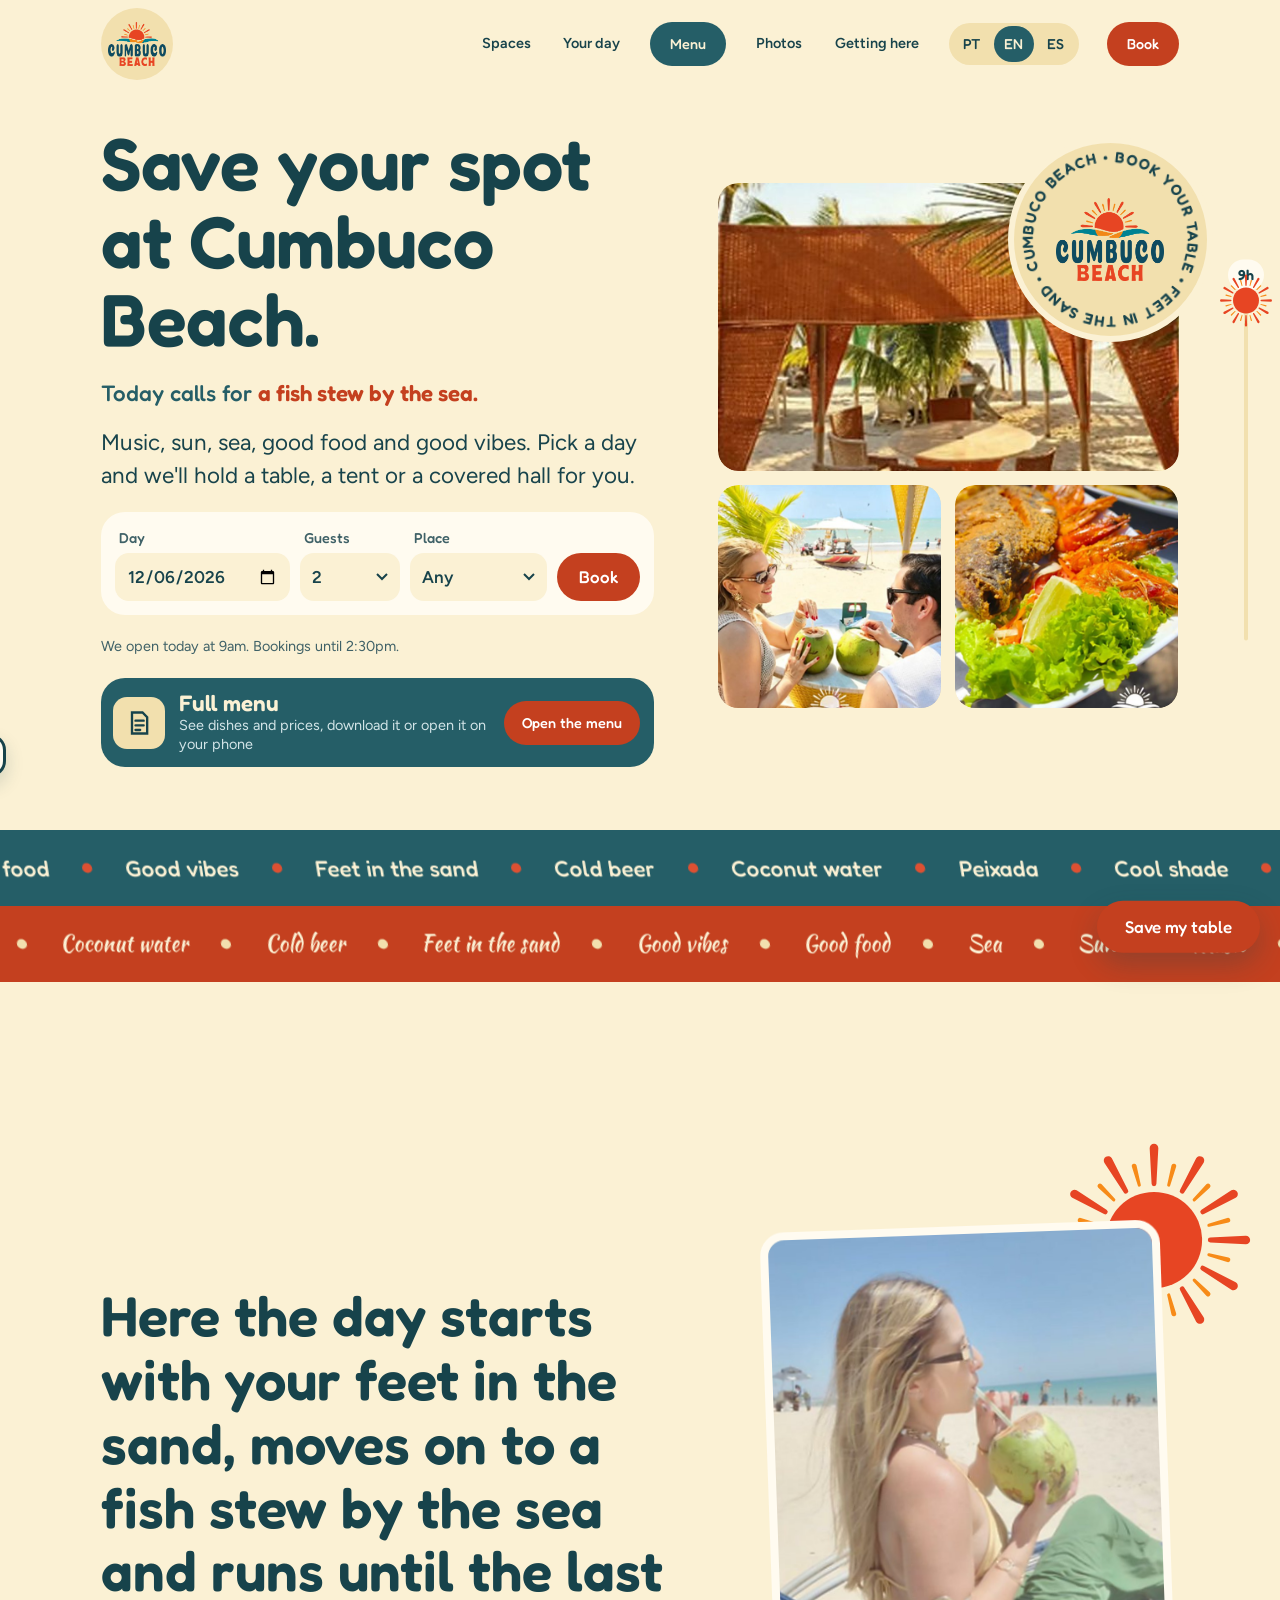
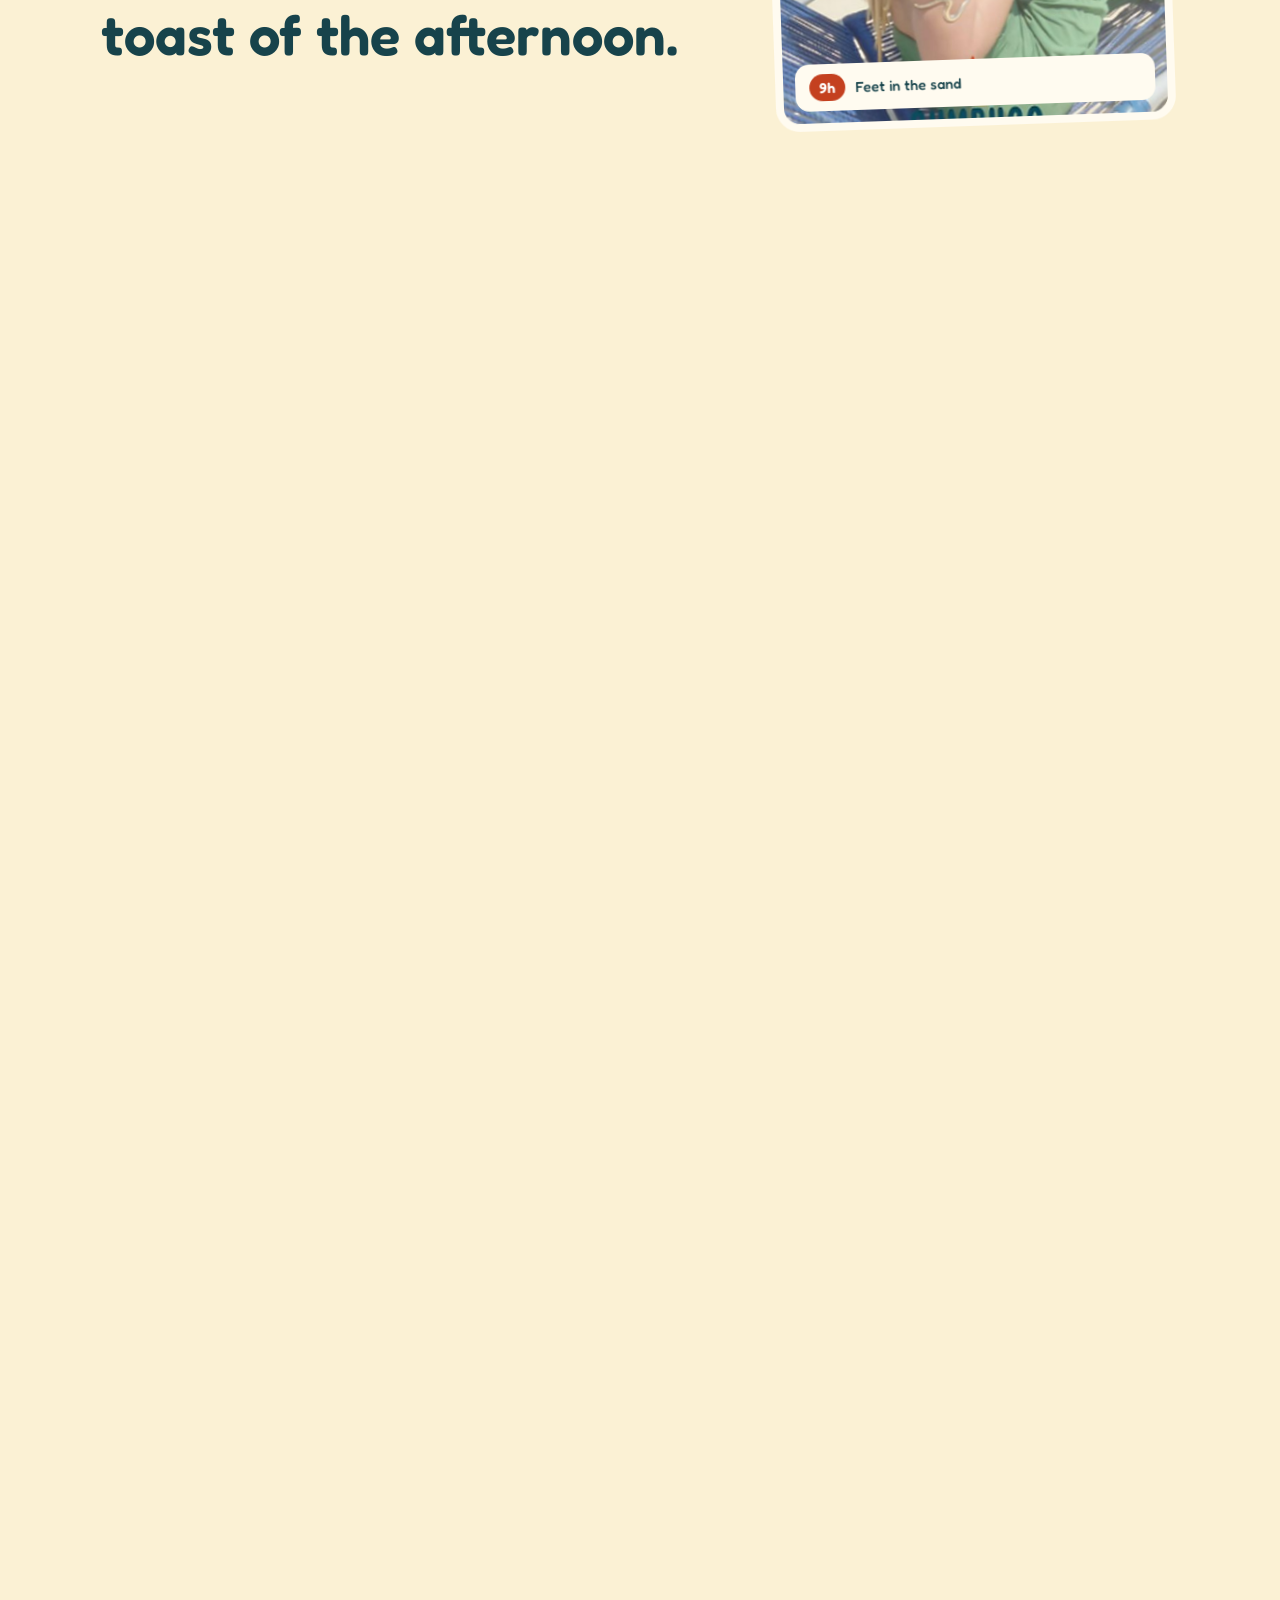
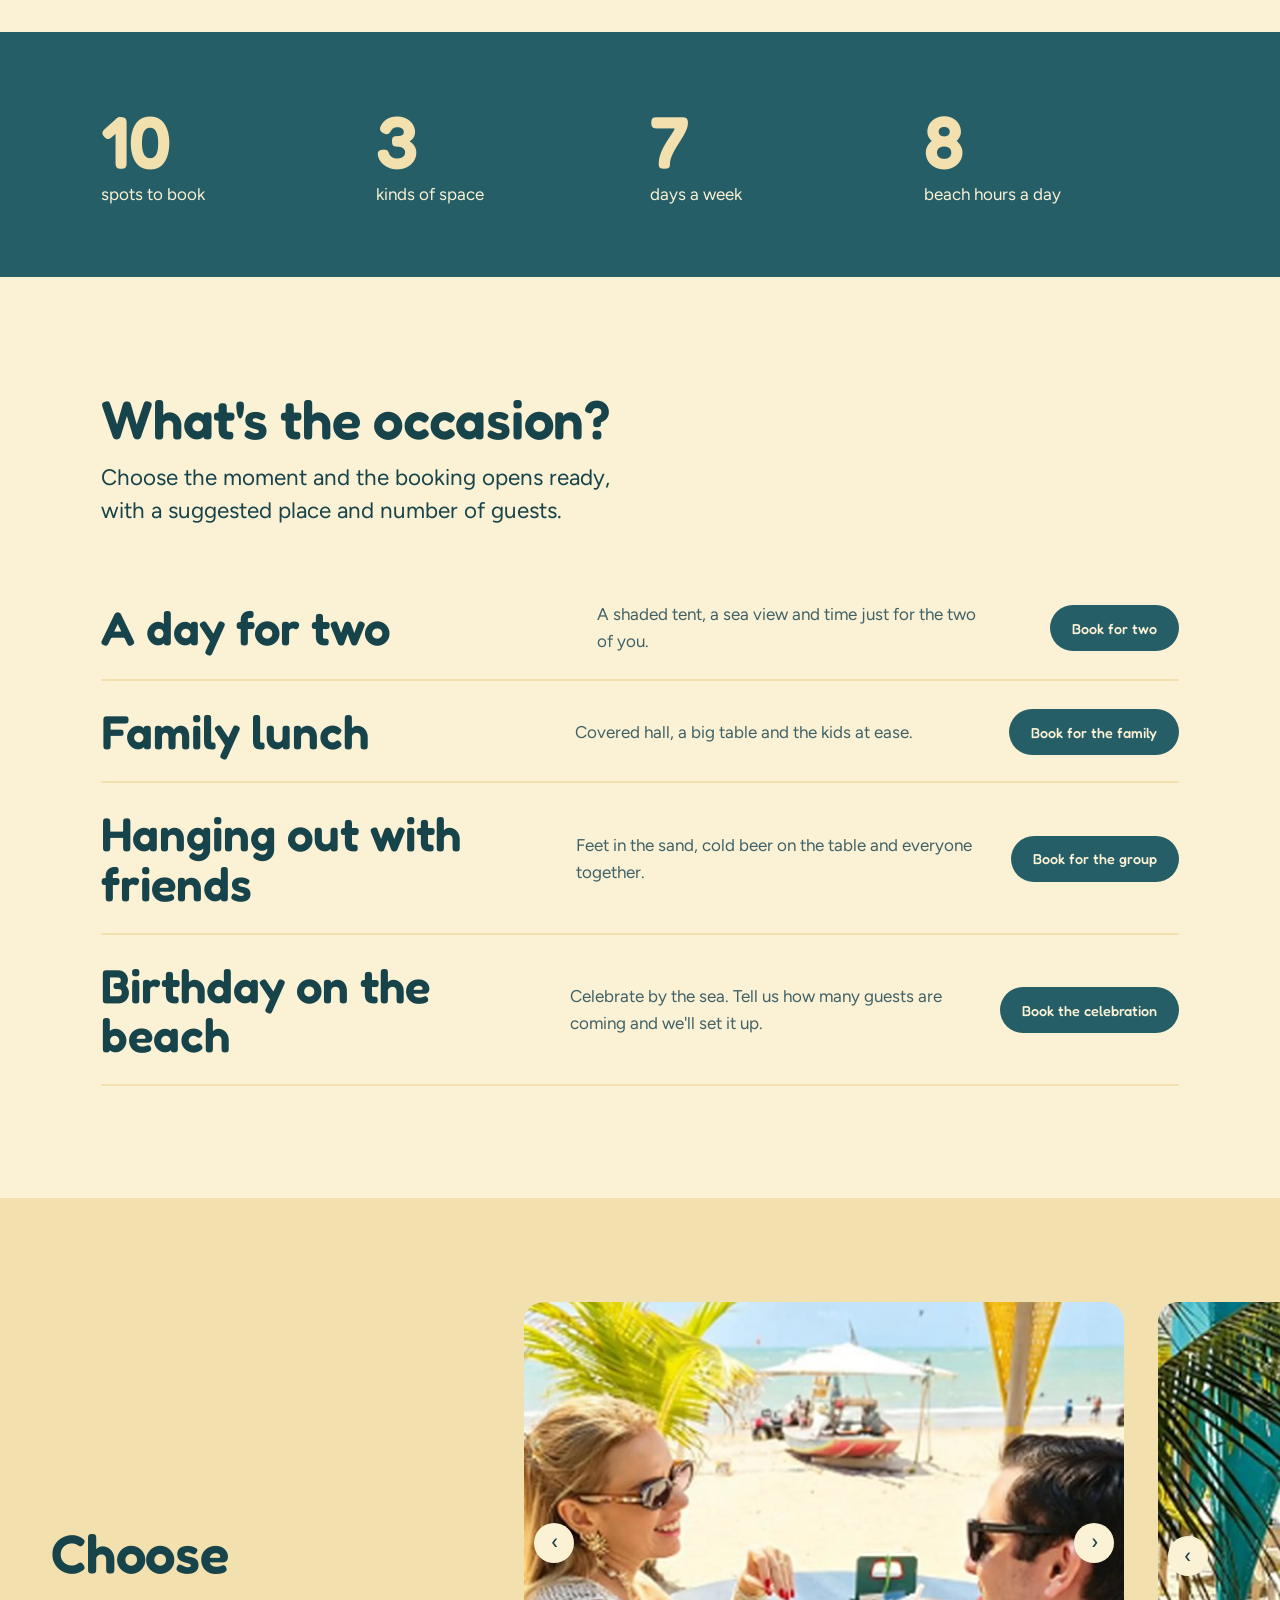
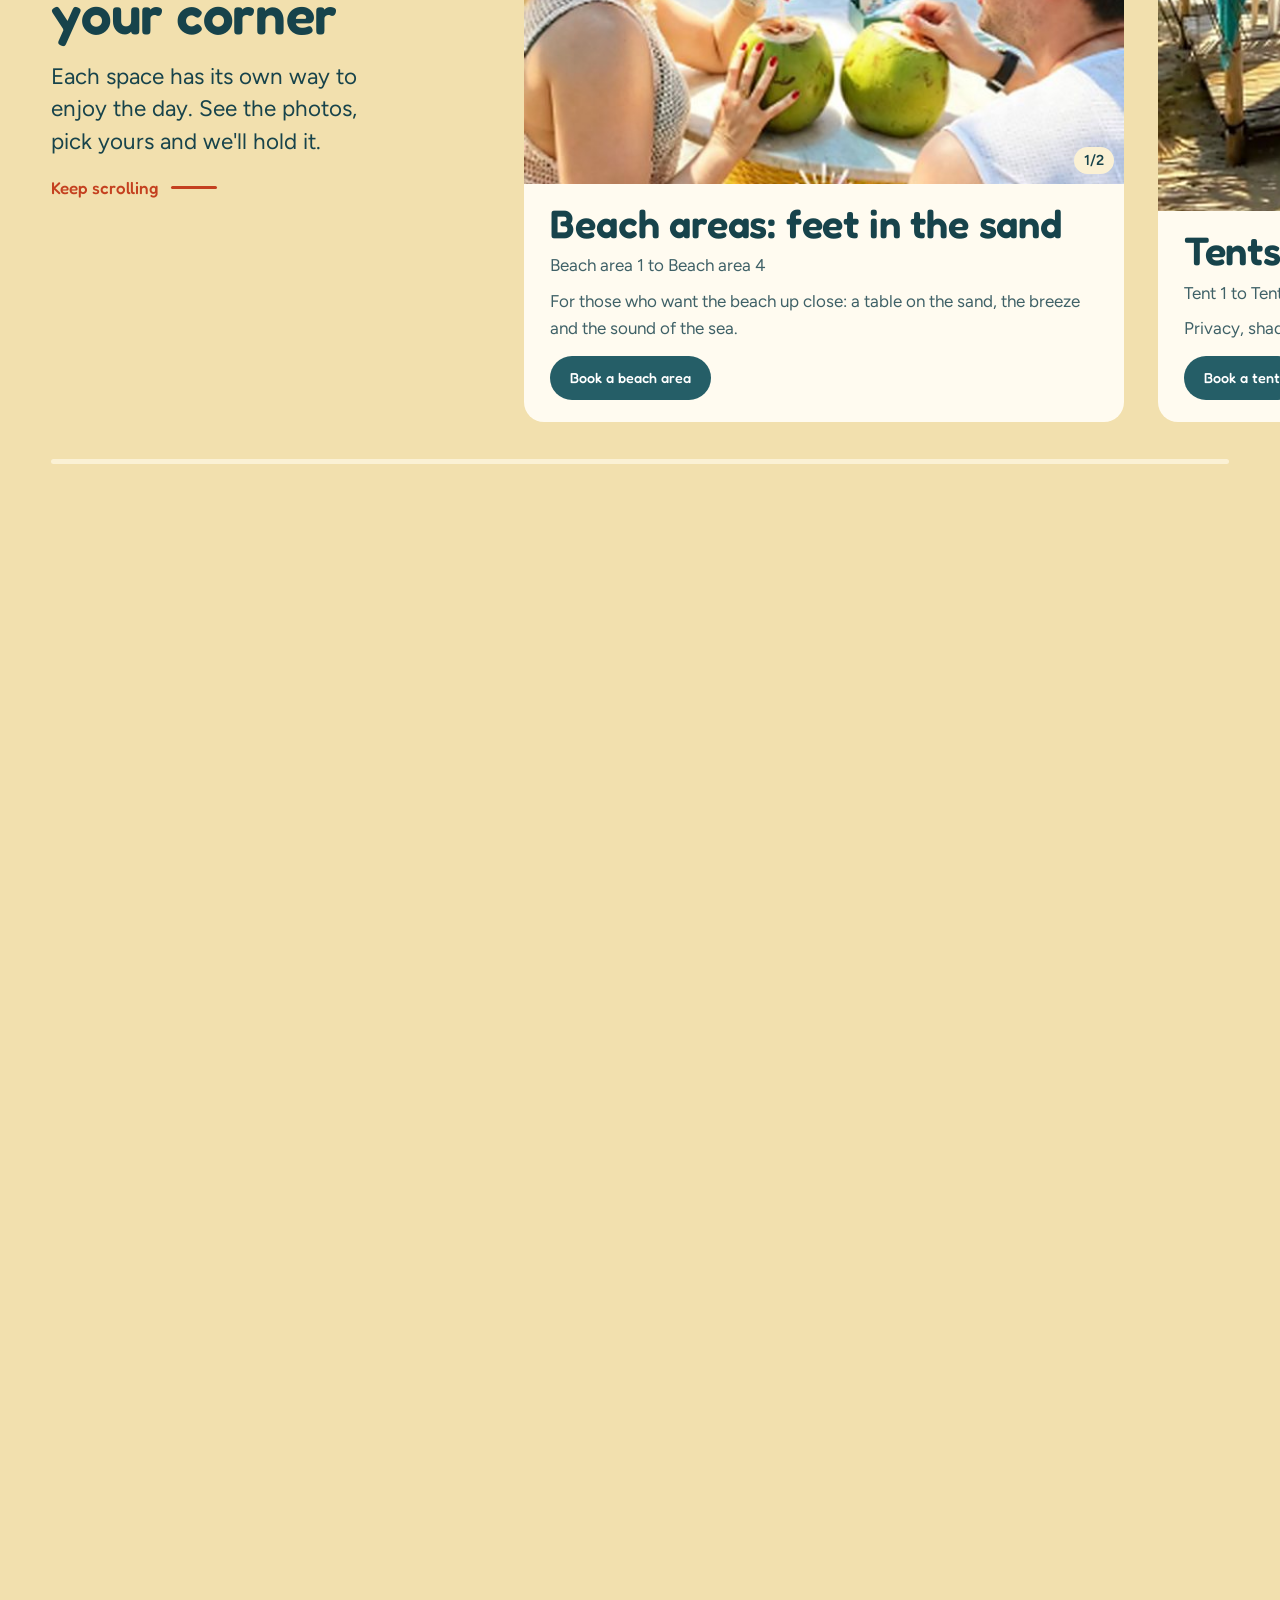
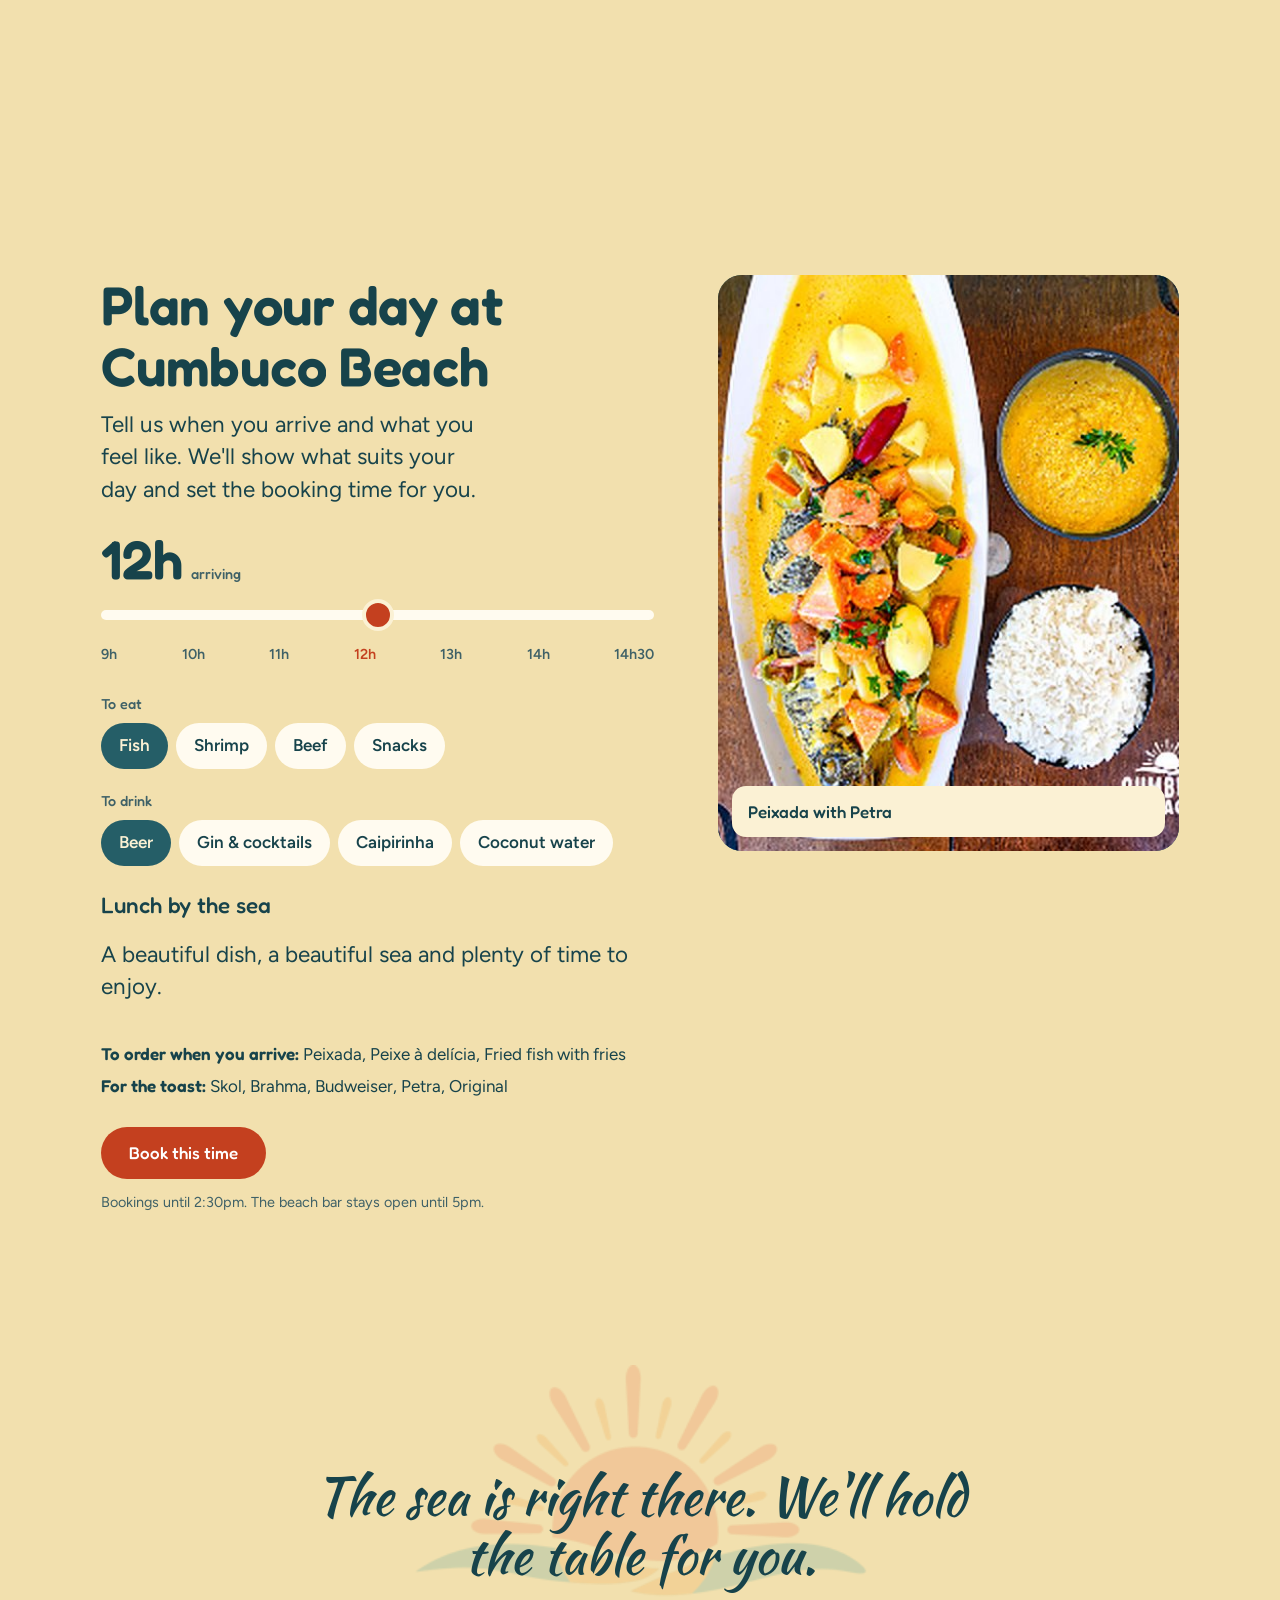
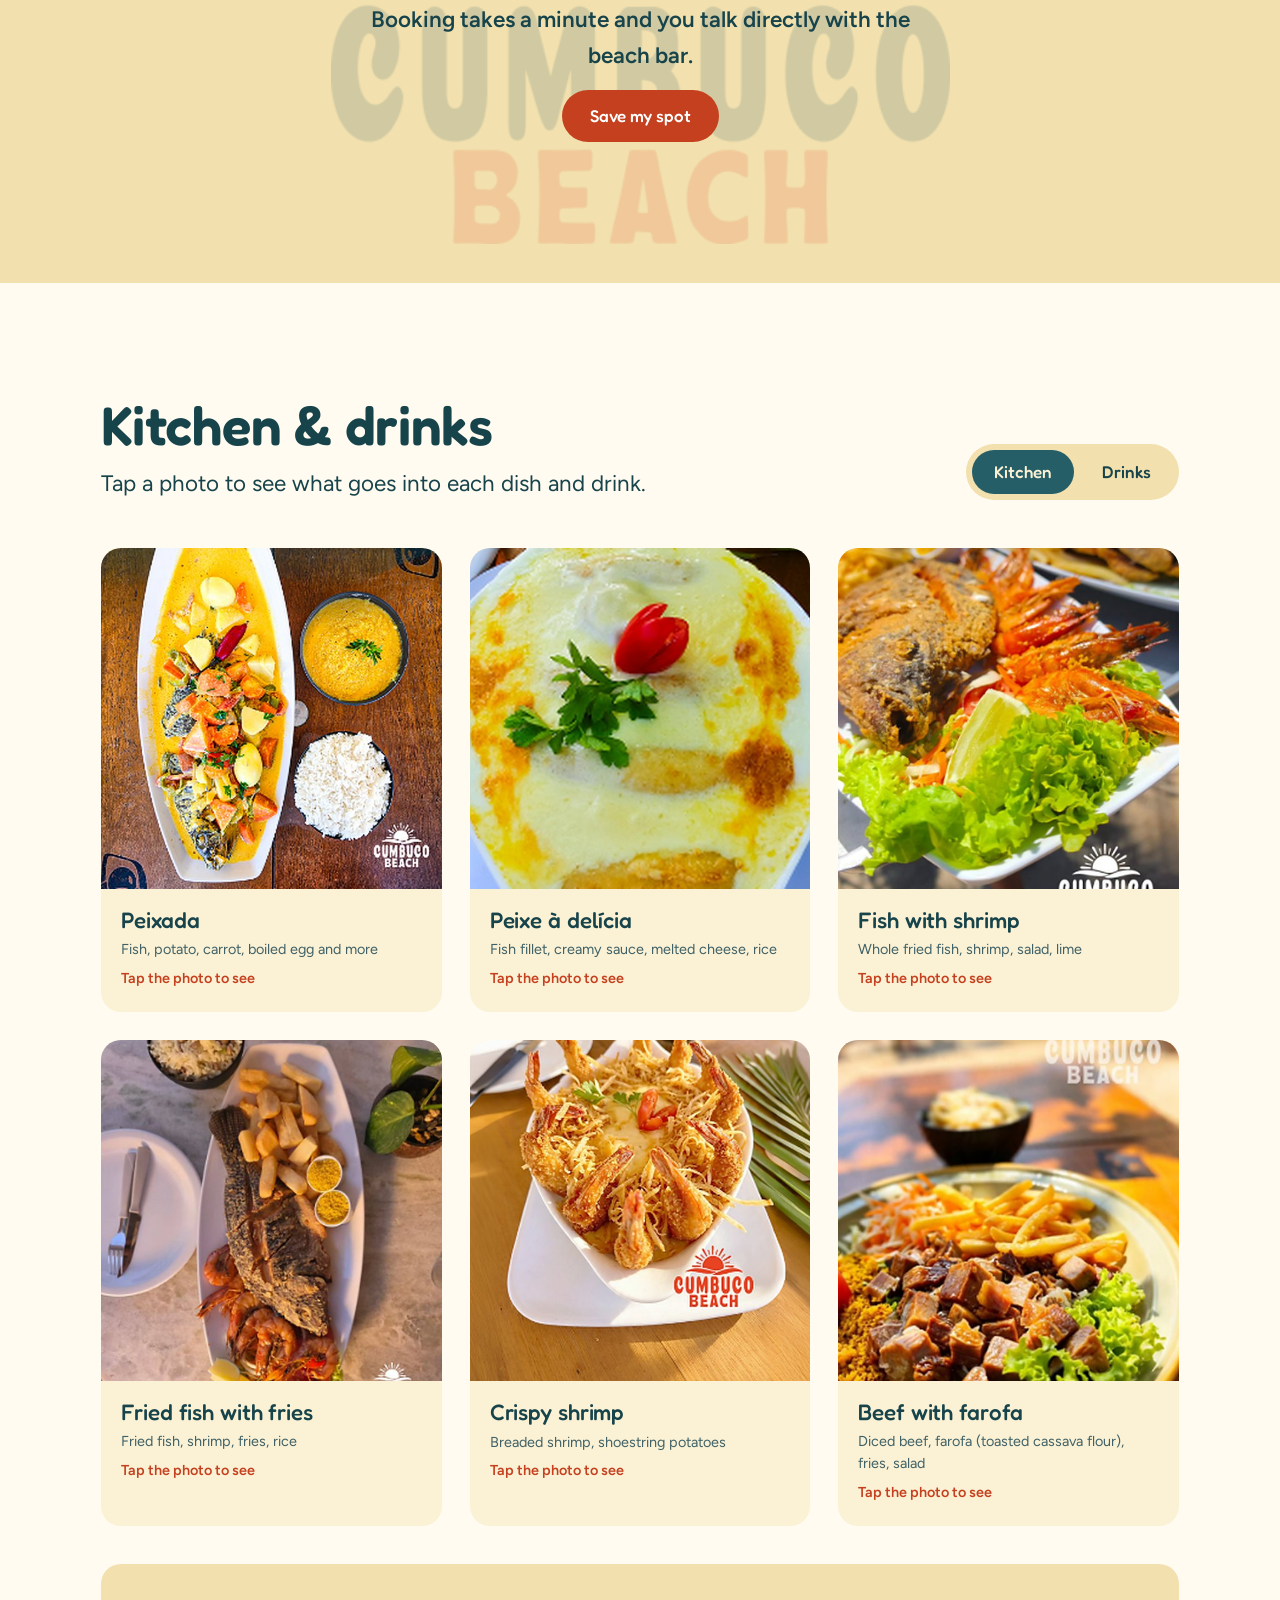
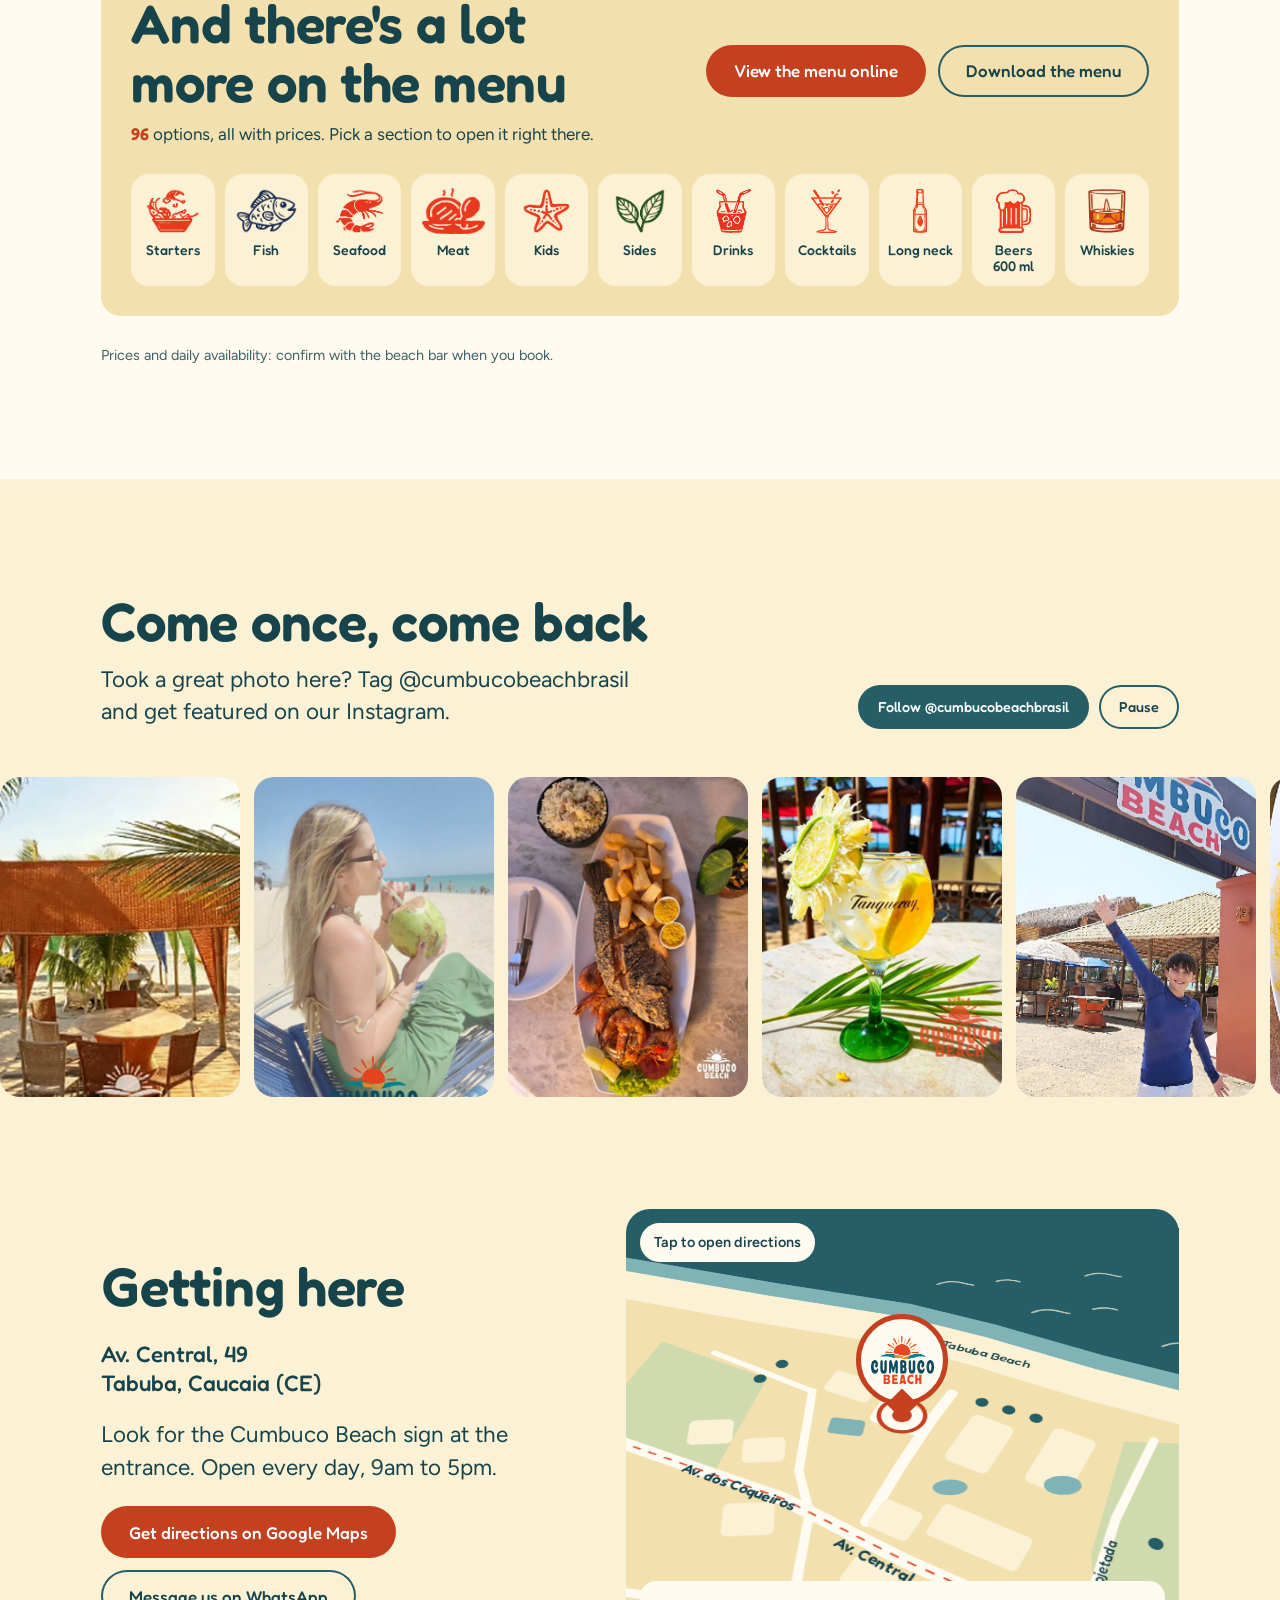
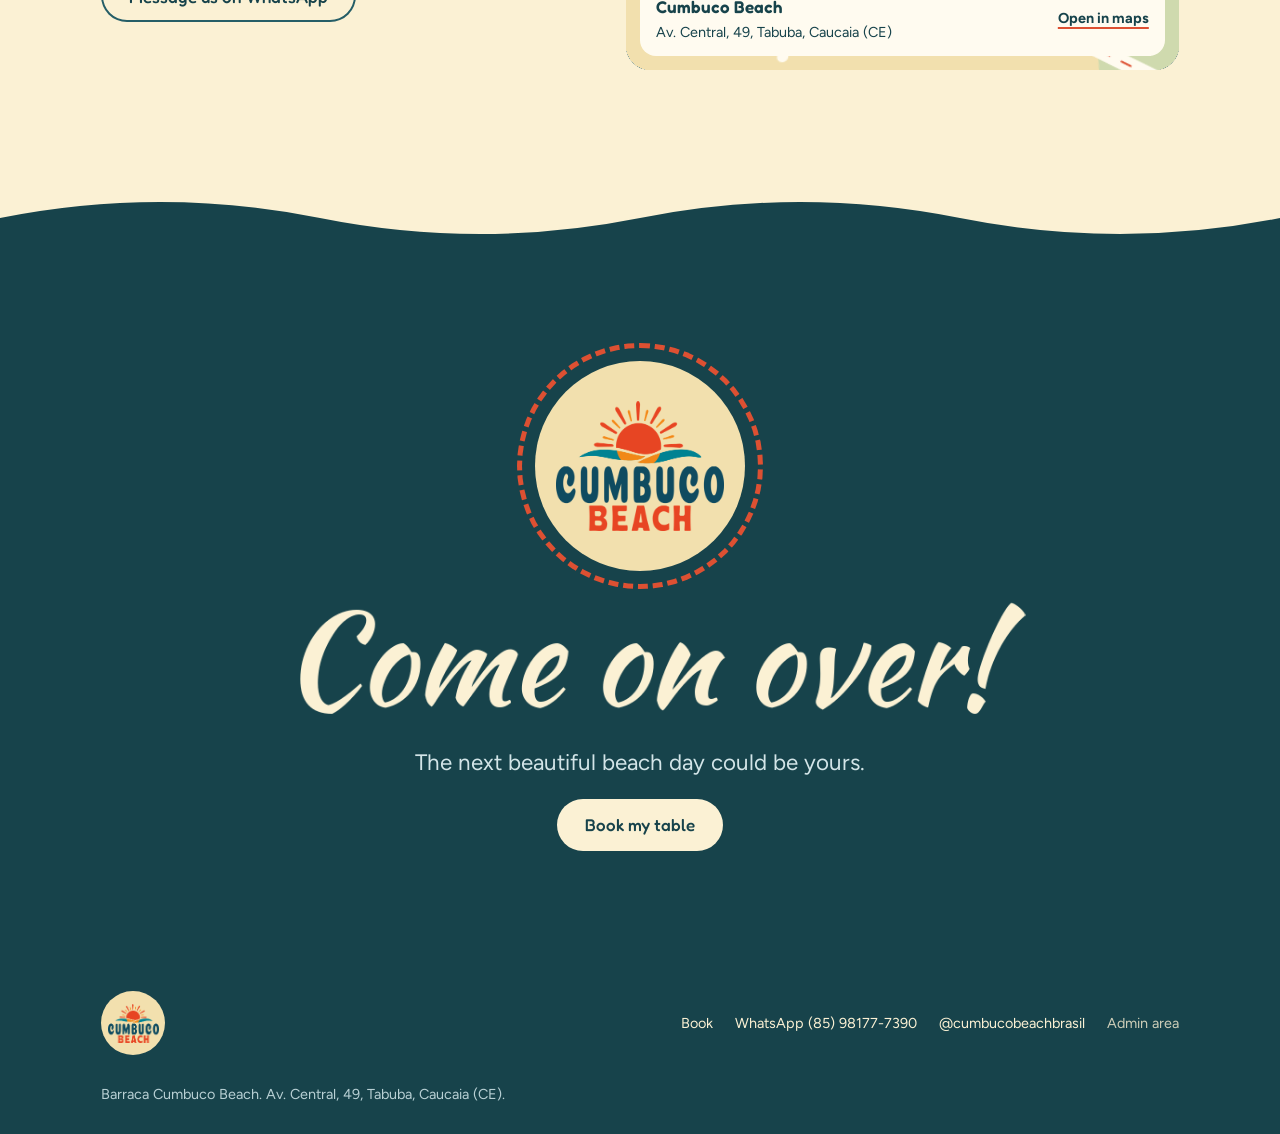
==== commit ef278d77: "Add files via upload" ====
--- a/index.html
+++ b/index.html
@@ -103,10 +103,10 @@
         <p class="lead">Escolha o momento e a reserva já abre pronta, com o lugar e o número de pessoas sugeridos.</p>
       </div>
       <div class="occ" id="occ">
-        <a class="occ__i rv" href="reservar.html?oca=Encontro+a+dois&amb=Tenda&pes=2" data-img="img/casal-coco.jpg"><span class="occ__n">Dia a dois</span><span class="occ__d">Tenda com sombra, vista pro mar e tempo só pra vocês.</span><span class="occ__go">Reservar para dois</span></a>
-        <a class="occ__i rv" href="reservar.html?oca=Almo%C3%A7o+em+fam%C3%ADlia&amb=Sal%C3%A3o&pes=4&hor=12h" data-img="img/peixada.jpg"><span class="occ__n">Almoço em família</span><span class="occ__d">Salão coberto, mesa grande e a criançada à vontade.</span><span class="occ__go">Reservar para a família</span></a>
-        <a class="occ__i rv" href="reservar.html?oca=Turma+de+amigos&amb=%C3%81rea&pes=6" data-img="img/cervejas.jpg"><span class="occ__n">Resenha com a turma</span><span class="occ__d">Pé na areia, gelada na mesa e todo mundo junto.</span><span class="occ__go">Reservar para a turma</span></a>
-        <a class="occ__i rv" href="reservar.html?oca=Anivers%C3%A1rio&amb=Sal%C3%A3o&pes=mais+de+12" data-img="img/tenda-laranja.jpg"><span class="occ__n">Aniversário na praia</span><span class="occ__d">Comemore de frente pro mar. Conte quantos convidados vêm e a gente organiza.</span><span class="occ__go">Reservar a comemoração</span></a>
+        <a class="occ__i rv" href="reservar.html?oca=Encontro+a+dois&amb=Tenda&pes=2" data-img="img/casal-coco.jpg"><img class="occ__img" src="img/casal-coco.jpg" alt="" loading="lazy" decoding="async"><span class="occ__n">Dia a dois</span><span class="occ__d">Tenda com sombra, vista pro mar e tempo só pra vocês.</span><span class="occ__go">Reservar para dois</span></a>
+        <a class="occ__i rv" href="reservar.html?oca=Almo%C3%A7o+em+fam%C3%ADlia&amb=Sal%C3%A3o&pes=4&hor=12h" data-img="img/peixada.jpg"><img class="occ__img" src="img/peixada.jpg" alt="" loading="lazy" decoding="async"><span class="occ__n">Almoço em família</span><span class="occ__d">Salão coberto, mesa grande e a criançada à vontade.</span><span class="occ__go">Reservar para a família</span></a>
+        <a class="occ__i rv" href="reservar.html?oca=Turma+de+amigos&amb=%C3%81rea&pes=6" data-img="img/cervejas.jpg"><img class="occ__img" src="img/cervejas.jpg" alt="" loading="lazy" decoding="async"><span class="occ__n">Resenha com a turma</span><span class="occ__d">Pé na areia, gelada na mesa e todo mundo junto.</span><span class="occ__go">Reservar para a turma</span></a>
+        <a class="occ__i rv" href="reservar.html?oca=Anivers%C3%A1rio&amb=Sal%C3%A3o&pes=mais+de+12" data-img="img/tenda-laranja.jpg"><img class="occ__img" src="img/tenda-laranja.jpg" alt="" loading="lazy" decoding="async"><span class="occ__n">Aniversário na praia</span><span class="occ__d">Comemore de frente pro mar. Conte quantos convidados vêm e a gente organiza.</span><span class="occ__go">Reservar a comemoração</span></a>
       </div>
     </div>
     <div class="peek" id="peek" aria-hidden="true"><img alt=""></div>
@@ -352,6 +352,16 @@
 var u=CB.ultima();
 if(u&&u.nome){var w=document.createElement('div');w.className='welcome';w.innerHTML='<span>'+T('Que bom te ver de novo,')+' <b>'+esc(u.nome.split(' ')[0])+'</b>.</span> <a class="link" href="reservar.html?repetir=1">'+T('Repetir minha última reserva')+'</a>';$('#live').after(w)}
 var rotEl=$('#rot'), frases=['um coco gelado.','uma peixada de frente pro mar.','pé na areia.','música e boa companhia.','uma gelada com a turma.','camarão crocante e brisa.','uma caipirinha bem gelada.'].map(T), ri=0; rotEl.textContent=frases[0];
+/* cada frase tem um tamanho: a linha guarda a altura da maior, para o formulário logo abaixo não subir e descer a cada troca */
+var rotP=rotEl.parentNode, rotW=0;
+function rotAltura(){
+  if(innerWidth===rotW)return; rotW=innerWidth;
+  var t=rotEl.textContent, m=0; rotP.style.minHeight='';
+  frases.forEach(function(f){rotEl.textContent=f;m=Math.max(m,rotP.offsetHeight)});
+  rotEl.textContent=t; rotP.style.minHeight=m+'px';
+}
+rotAltura(); addEventListener('resize',rotAltura);
+if(document.fonts&&document.fonts.ready)document.fonts.ready.then(function(){rotW=0;rotAltura()});
 if(!reduce&&rotEl.animate){setInterval(function(){
   ri=(ri+1)%frases.length;
   var out=rotEl.animate([{opacity:1,transform:'none'},{opacity:0,transform:'translateY(-40%)'}],{duration:240,easing:'ease-in',fill:'forwards'});
@@ -529,5 +539,6 @@
 });
 })();
 </script>
+<script src="js/caranguejo.js"></script>
 </body>
 </html>
--- a/css/site.css
+++ b/css/site.css
@@ -275,7 +275,14 @@
   .nav__links a:not(.btn),.nav .status{display:none}
   .hero__in,.book__grid,.where__grid,.plan__grid{grid-template-columns:1fr}
   .hero__text h1{max-width:none}
-  .stack{position:relative;top:0;aspect-ratio:4/3}
+  /* Monte o seu dia: a foto vem logo depois do título e acompanha a pessoa enquanto ela escolhe horário, comida e bebida */
+  .plan__ctl{display:contents}
+  .plan__ctl>*{order:2}
+  .plan__ctl>.head{order:0}
+  .stack{order:1;position:sticky;top:calc(var(--nav) + 12px);z-index:3;aspect-ratio:2/1;box-shadow:0 0 0 12px var(--sand)}
+  .stack__cap{left:10px;right:10px;bottom:10px;padding:9px 13px;font-size:.95rem;line-height:1.3}
+  /* o que a página levar até a tela (foco do teclado, links) para abaixo da foto presa, e não atrás dela */
+  .plan__ctl>*{scroll-margin-top:calc(var(--nav) + 36px + (100vw - 40px)*.5)}
   .spaces,.dishes{grid-template-columns:1fr 1fr}
   .why{grid-template-columns:1fr}
   .fab{left:14px;right:14px;bottom:calc(10px + env(safe-area-inset-bottom))}
@@ -283,6 +290,9 @@
   .sun{right:-10px;top:-24px}
 }
 @media (max-width:40rem){
+  .rot b{display:block}
+  .stack{aspect-ratio:16/10}
+  .plan__ctl>*{scroll-margin-top:calc(var(--nav) + 36px + (100vw - 40px)*.625)}
   .spaces,.dishes{grid-template-columns:1fr}
   .two{grid-template-columns:1fr}
   .quick{grid-template-columns:1fr 1fr}
@@ -294,6 +304,8 @@
   .lb .p,.lb .n{top:auto;bottom:14px}
   .lb .p{left:calc(50% - 62px)}.lb .n{right:calc(50% - 62px)}
 }
+/* celular deitado: pouca altura, a foto não fica presa no alto */
+@media (max-width:62rem) and (max-height:520px){.stack{position:relative;top:0}.plan__ctl>*{scroll-margin-top:calc(var(--nav) + 16px)}}
 @media (prefers-reduced-motion:reduce){
   html{scroll-behavior:auto}
   *,*::before,*::after{animation-duration:.01ms!important;animation-iteration-count:1!important;transition-duration:.01ms!important}
--- a/css/fx.css
+++ b/css/fx.css
@@ -73,6 +73,7 @@
 .occ__i{position:relative;display:grid;grid-template-columns:minmax(0,1.1fr) minmax(0,1fr) auto;align-items:center;gap:16px 32px;padding:26px 0;text-decoration:none;color:var(--deep);box-shadow:inset 0 -2px 0 var(--sand);transition:padding .5s var(--ease),color .3s}
 .occ__n{font-family:var(--font-d);font-weight:600;font-size:clamp(1.7rem,1.2rem + 2.2vw,3rem);line-height:1.05;transition:transform .5s var(--ease),color .3s}
 .occ__d{color:var(--muted);max-width:36ch}
+.occ__img{display:none}
 .occ__go{display:inline-flex;align-items:center;min-height:46px;padding:0 22px;border-radius:999px;background:var(--teal);color:var(--cream);font-family:var(--font-d);font-weight:500;font-size:var(--s-sm);transition:background-color .25s,transform .4s var(--ease)}
 .occ__i:hover{padding-left:22px}
 .occ__i:hover .occ__n{color:var(--btn)}
@@ -137,10 +138,17 @@
   .day__sun{top:50%;left:0;width:16px;height:16px;margin:-8px}
   .day__sun::after{display:none}
   .stats__g{grid-template-columns:1fr 1fr;gap:28px 20px}
-  .occ__i{grid-template-columns:1fr;gap:10px;padding:22px 0}
+  .occ__i{grid-template-columns:minmax(0,1fr);gap:10px;padding:22px 0}
+  .occ__i:hover{padding-left:0}
   .occ__go{justify-self:start}
+  .occ__img{display:block;width:100%;aspect-ratio:16/10;object-fit:cover;border-radius:var(--r);background:var(--sand);margin-bottom:6px}
   .spin{right:-8px;top:-40px}
   .peek{display:none}
+}
+@media (min-width:40.01rem) and (max-width:62rem){
+  .occ__i{grid-template-columns:minmax(0,15rem) minmax(0,1fr);column-gap:26px;align-items:center}
+  .occ__img{grid-row:1/4;aspect-ratio:4/3;margin:0}
+  .occ__n,.occ__d,.occ__go{grid-column:2}
 }
 @media (prefers-reduced-motion:reduce){
   .ld,.peek{display:none}
